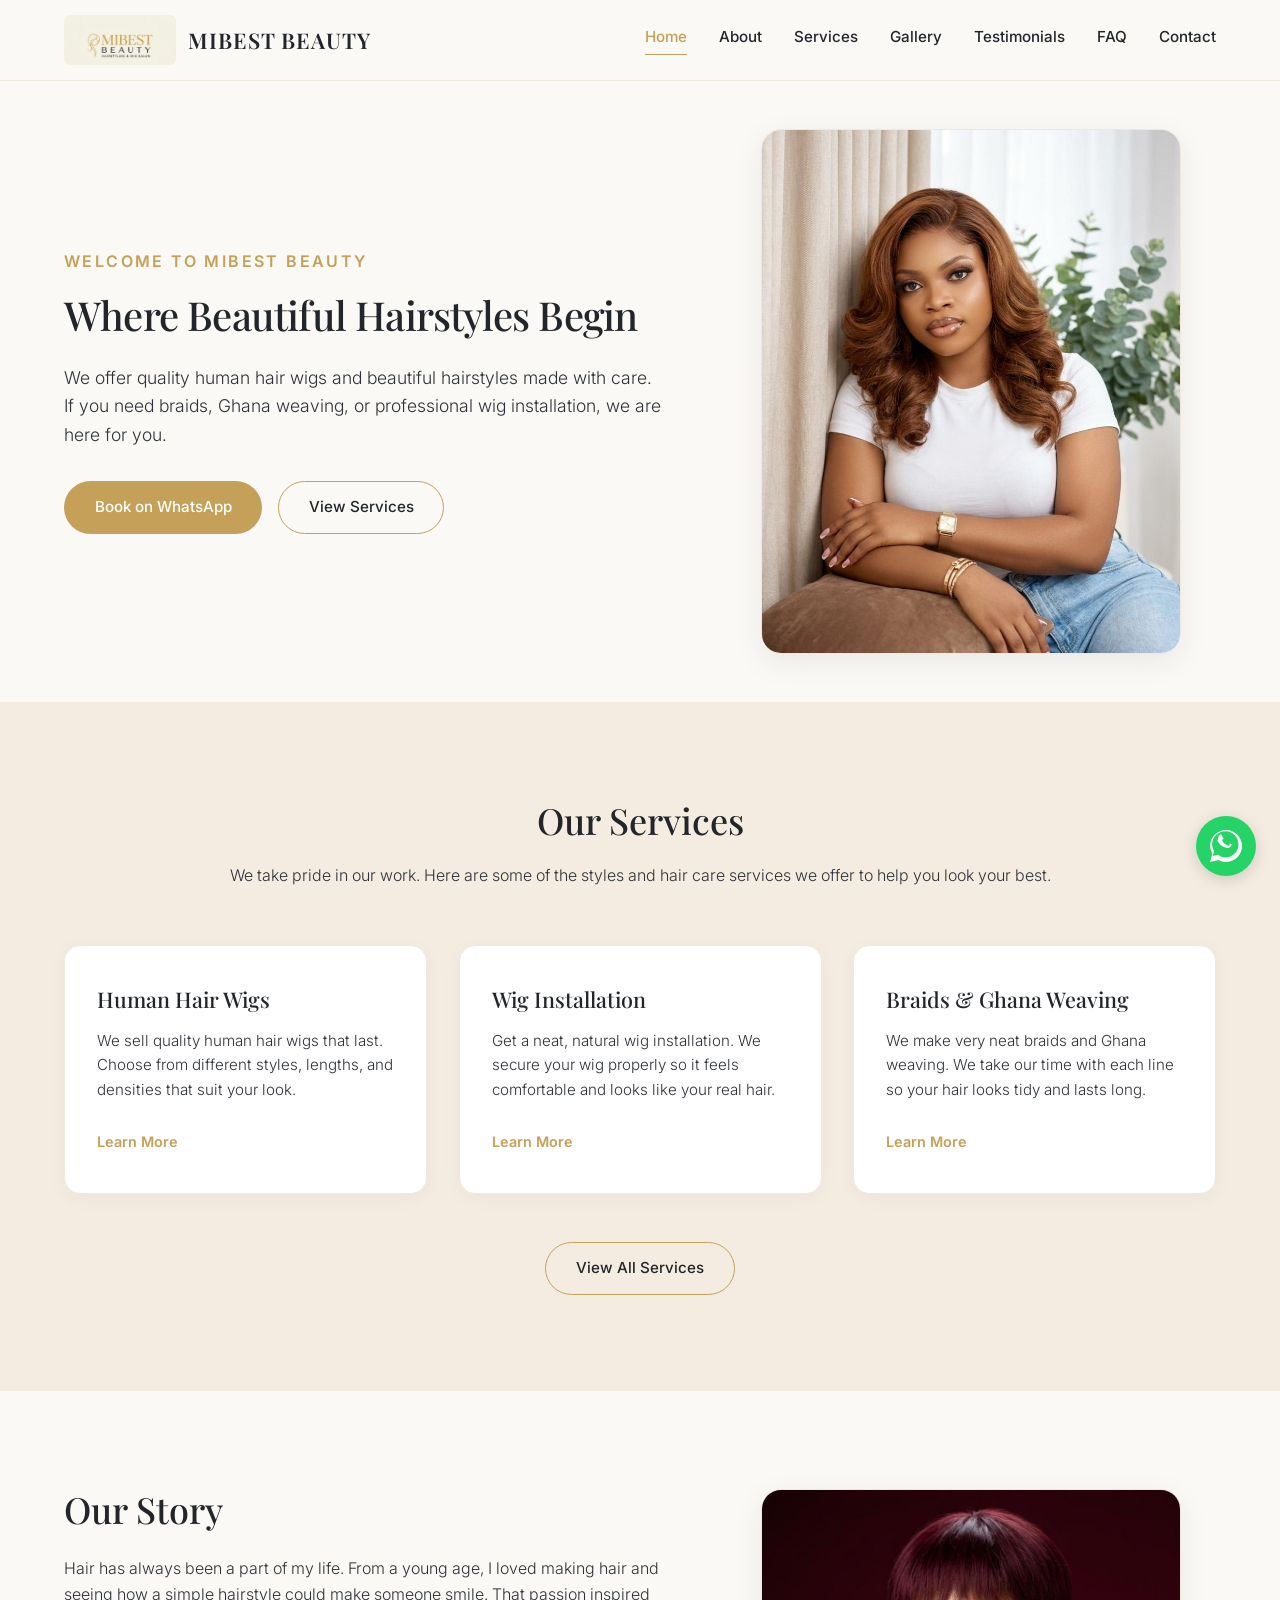
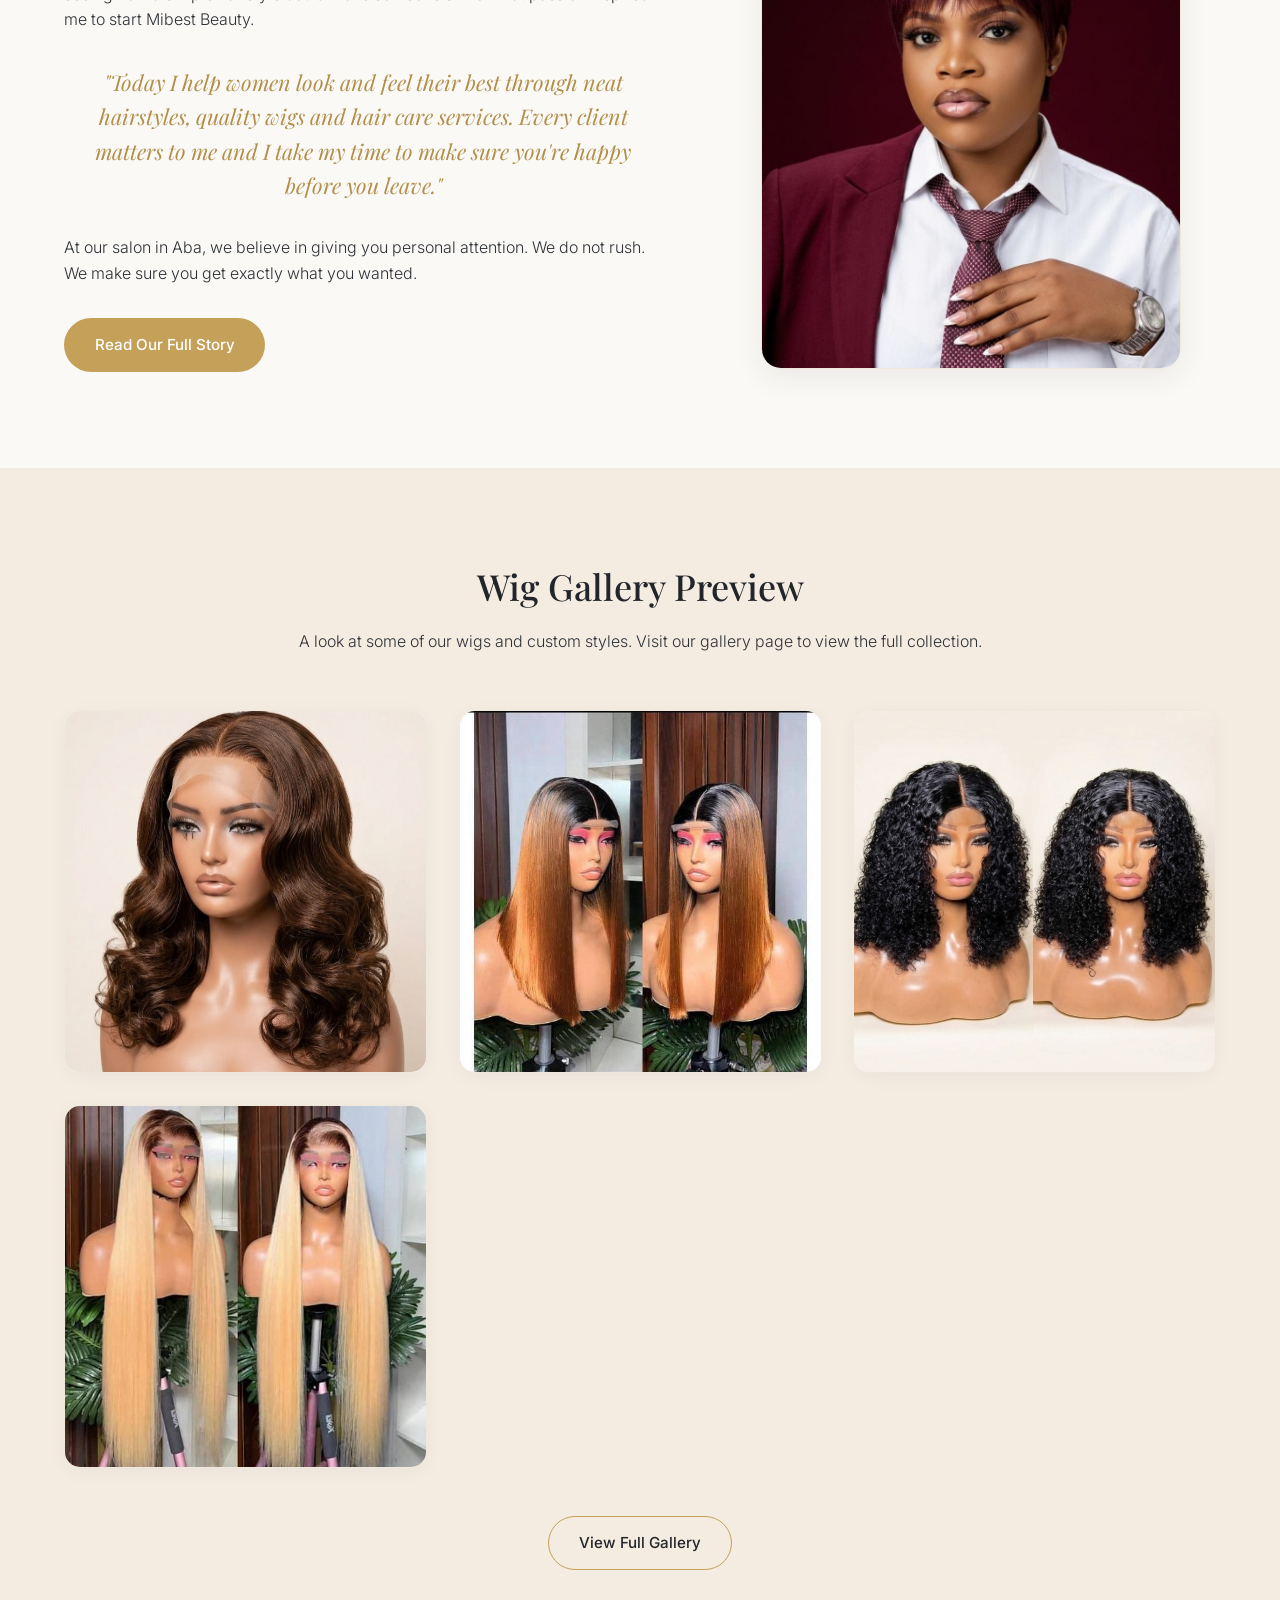
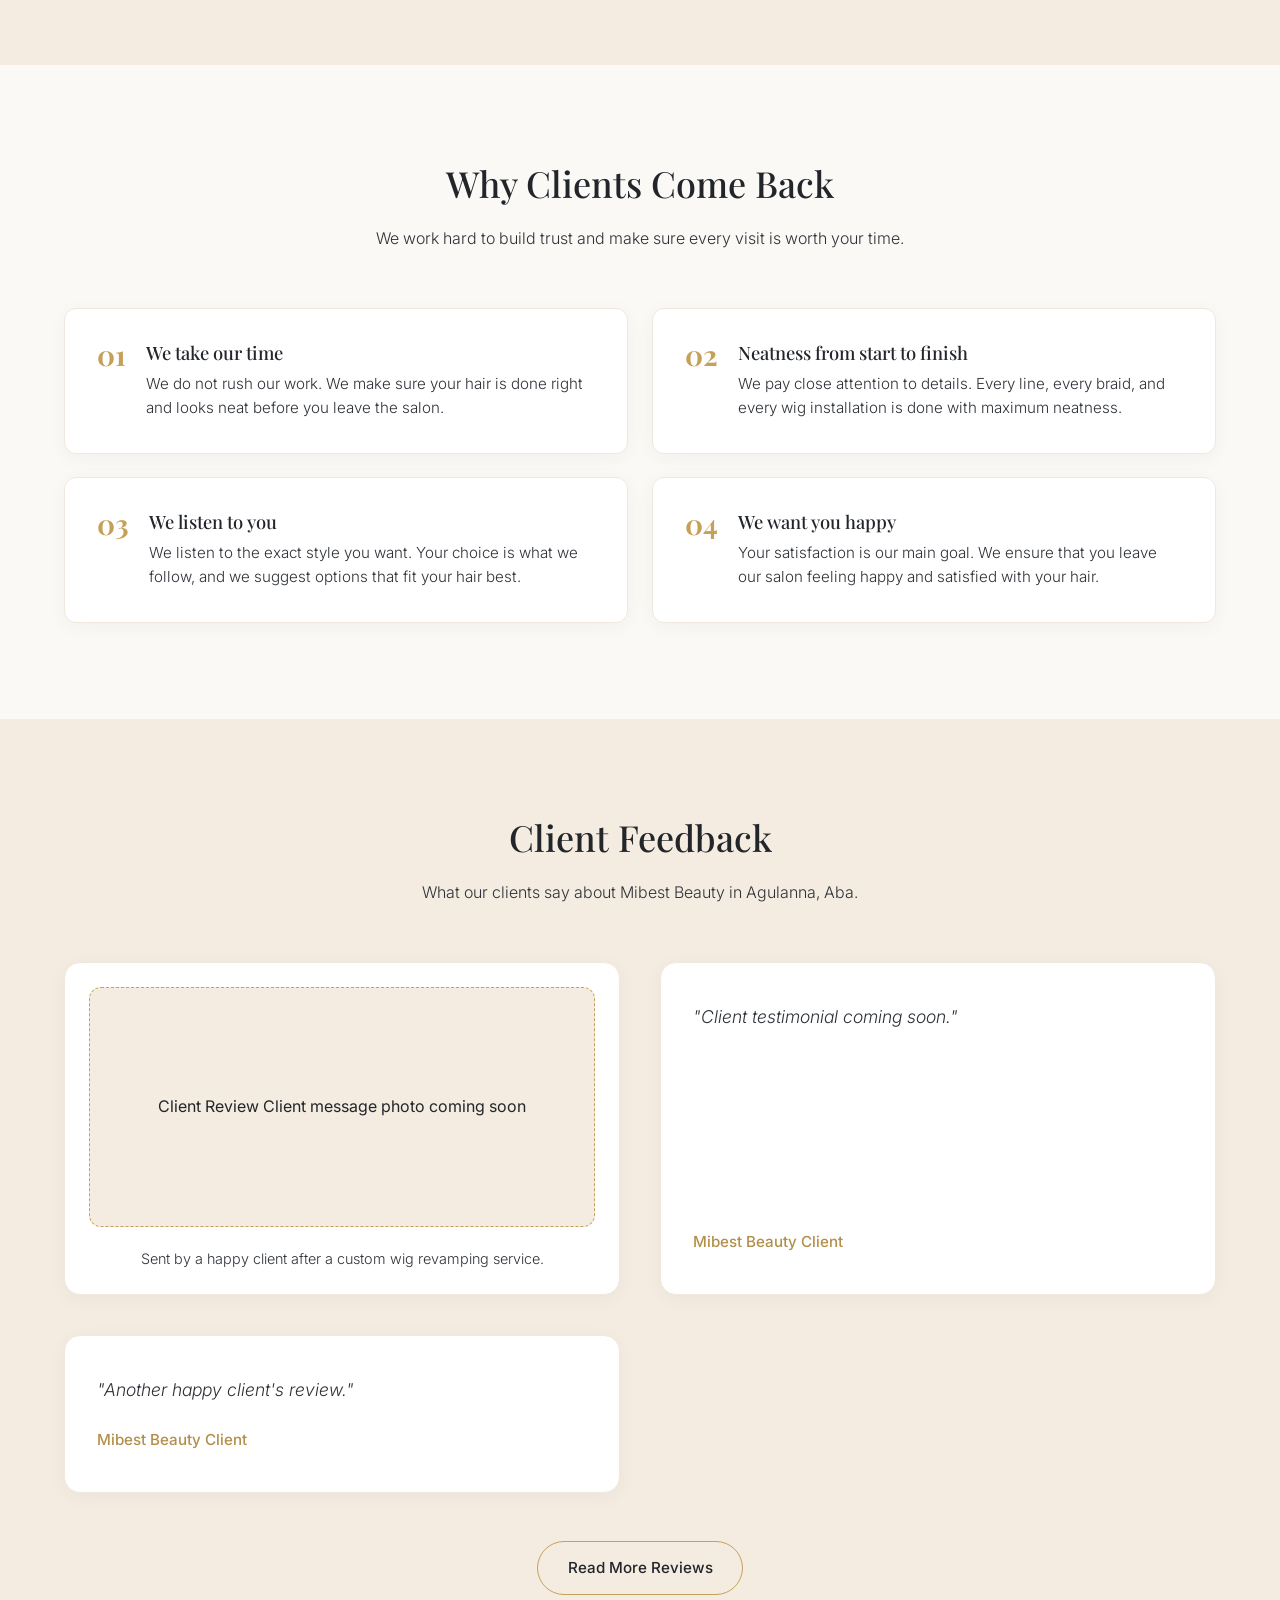
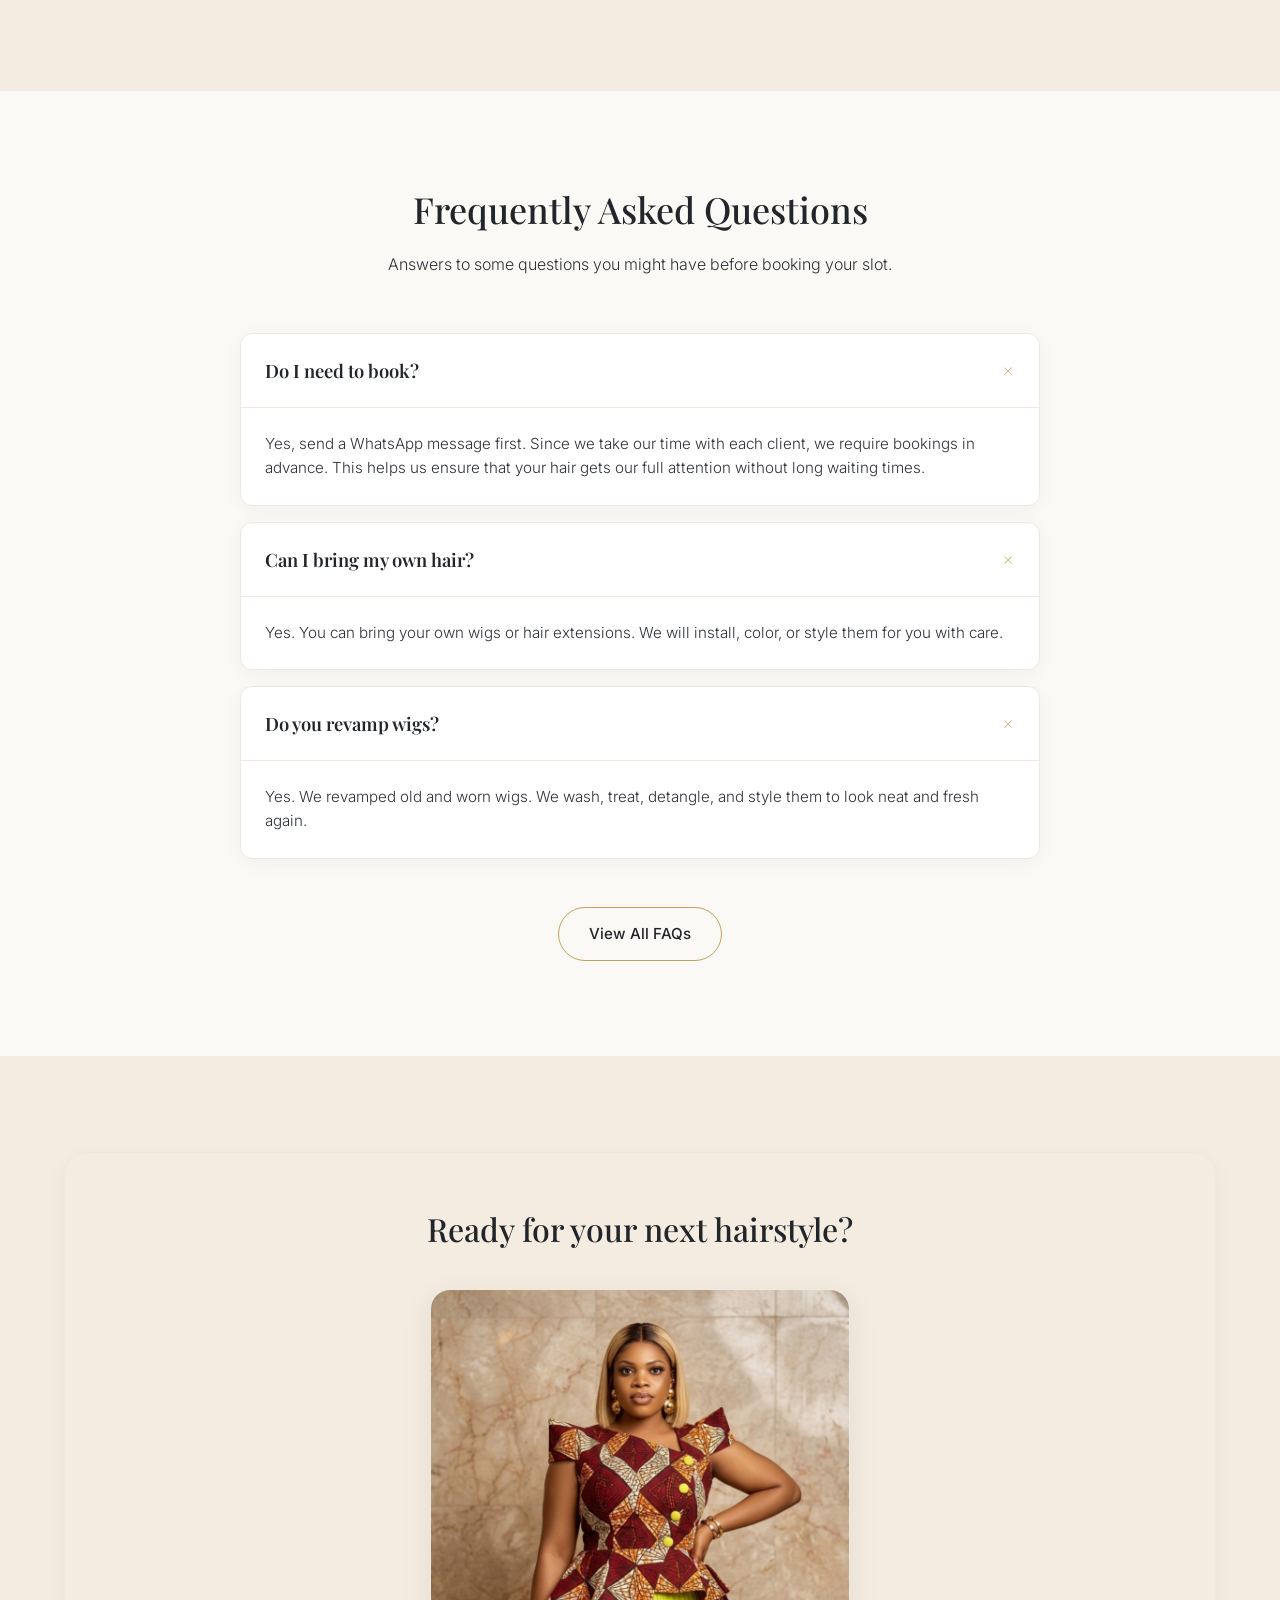
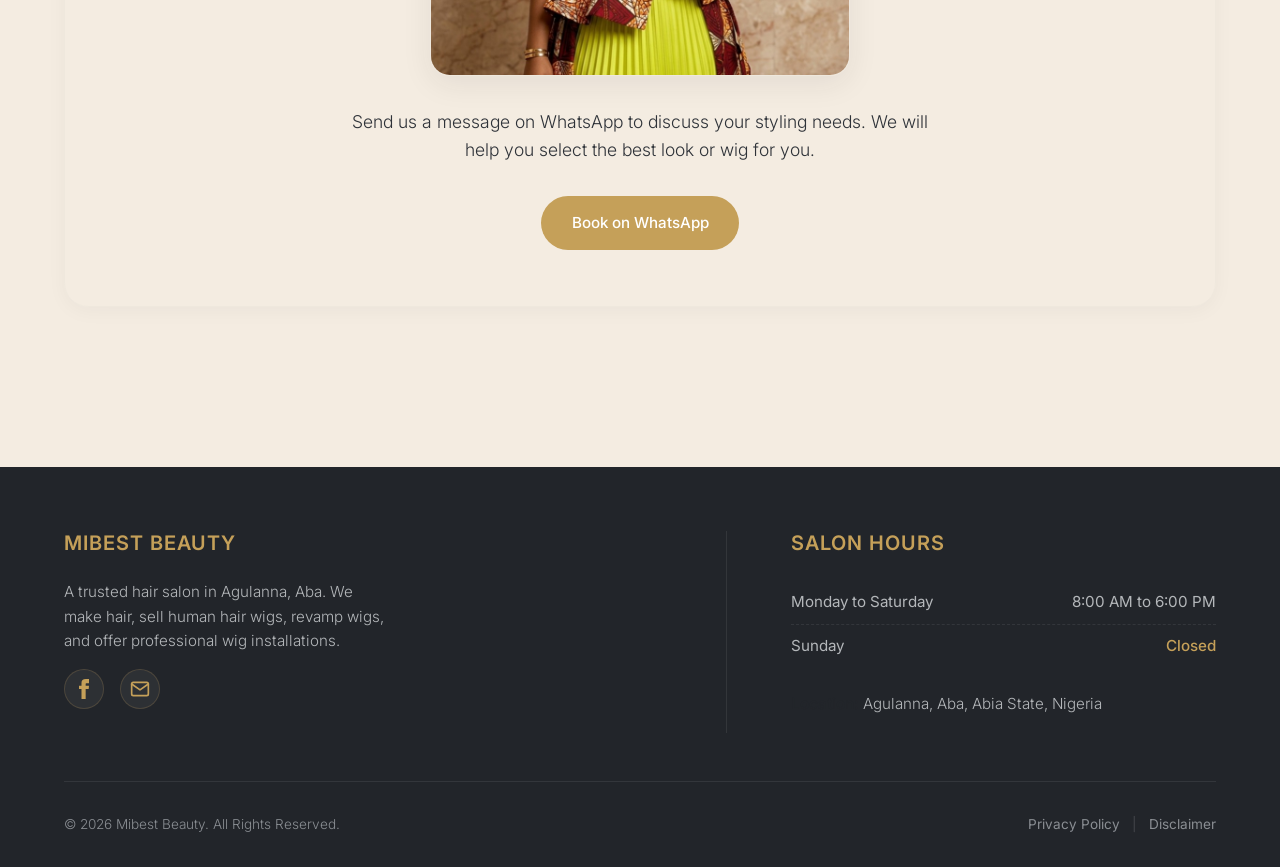
==== index.html @ 9aa1af3a "Configure canonical URL tags and include standard robots.txt and XML sitemap files" ====
<!DOCTYPE html>
<html lang="en">
<head>
  <meta charset="UTF-8">
  <meta name="viewport" content="width=device-width, initial-scale=1.0">
  <title>Mibest Beauty | Hair Salon and Wig Installation in Aba</title>
  <meta name="description" content="Welcome to Mibest Beauty in Agulanna, Aba. We offer neat braids, Ghana weaving, wig installation, wig revamping, and quality human hair wigs. Book your appointment on WhatsApp.">
  <link rel="canonical" href="https://mibestbeauty.com.ng/">
  
  <!-- Favicon -->
  <!-- Favicon Configuration -->
  <link rel="shortcut icon" href="favicon.ico" type="image/x-icon">
  <link rel="icon" type="image/png" sizes="16x16" href="assets/images/favicon-16x16.png">
  <link rel="icon" type="image/png" sizes="32x32" href="assets/images/favicon-32x32.png">
  <link rel="apple-touch-icon" sizes="180x180" href="assets/images/apple-touch-icon.png">

  <!-- Open Graph / Facebook -->
  <meta property="og:type" content="website">
  <meta property="og:url" content="https://mibestbeauty.com.ng/">
  <meta property="og:title" content="Mibest Beauty | Hair Salon and Wig Installation in Aba">
  <meta property="og:description" content="Welcome to Mibest Beauty in Agulanna, Aba. We offer neat braids, Ghana weaving, wig installation, wig revamping, and quality human hair wigs. Book your appointment on WhatsApp.">
  <meta property="og:image" content="https://mibestbeauty.com.ng/assets/images/og-image.png">

  <!-- Twitter -->
  <meta property="twitter:card" content="summary_large_image">
  <meta property="twitter:url" content="https://mibestbeauty.com.ng/">
  <meta property="twitter:title" content="Mibest Beauty | Hair Salon and Wig Installation in Aba">
  <meta property="twitter:description" content="Welcome to Mibest Beauty in Agulanna, Aba. We offer neat braids, Ghana weaving, wig installation, wig revamping, and quality human hair wigs. Book your appointment on WhatsApp.">
  <meta property="twitter:image" content="https://mibestbeauty.com.ng/assets/images/og-image.png">
  
  <!-- CSS Stylesheet -->
  <link rel="stylesheet" href="css/styles.css">
  
  <!-- Local Business Schema Markup (JSON-LD) -->
  <script type="application/ld+json">
  {
    "@context": "https://schema.org",
    "@type": "BeautySalon",
    "name": "Mibest Beauty",
    "image": [
      "https://mibestbeauty.com.ng/assets/images/hero-portrait.jpg",
      "https://mibestbeauty.com.ng/assets/images/logo.jpg"
    ],
    "url": "https://mibestbeauty.com.ng",
    "telephone": "+2348168475163",
    "priceRange": "$$",
    "address": {
      "@type": "PostalAddress",
      "streetAddress": "Agulanna",
      "addressLocality": "Aba",
      "addressRegion": "Abia State",
      "addressCountry": "NG"
    },
    "openingHoursSpecification": {
      "@type": "OpeningHoursSpecification",
      "dayOfWeek": [
        "Monday",
        "Tuesday",
        "Wednesday",
        "Thursday",
        "Friday",
        "Saturday"
      ],
      "opens": "08:00",
      "closes": "18:00"
    },
    "sameAs": [
      "https://www.facebook.com/share/1BmTVVYEfg/"
    ]
  }
  </script>
</head>
<body>

  <!-- Navigation Header -->
  <header class="header-nav" id="mainHeader">
    <div class="nav-container">
      <a href="index.html" class="logo-link">
        <img src="assets/images/logo.jpg" alt="Mibest Beauty logo for hair salon and wig shop in Agulanna Aba" class="logo-img">
        <span class="logo-text">Mibest Beauty</span>
      </a>
      
      <button class="menu-toggle" id="menuToggle" aria-label="Toggle navigation menu" aria-expanded="false">
        <span></span>
        <span></span>
        <span></span>
      </button>
      
      <nav class="nav-menu" id="navMenu">
        <a href="index.html" class="nav-item active">Home</a>
        <a href="about.html" class="nav-item">About</a>
        <a href="services.html" class="nav-item">Services</a>
        <a href="gallery.html" class="nav-item">Gallery</a>
        <a href="testimonials.html" class="nav-item">Testimonials</a>
        <a href="faq.html" class="nav-item">FAQ</a>
        <a href="contact.html" class="nav-item">Contact</a>
      </nav>
    </div>
  </header>

  <main>
    <!-- Hero Section -->
    <section class="hero" id="heroSection">
      <div class="container">
        <div class="hero-grid">
          <div class="hero-content">
            <p class="hero-subtitle">Welcome to Mibest Beauty</p>
            <h1 class="hero-title">Where Beautiful Hairstyles Begin</h1>
            
            <!-- Mobile founder photo: placed immediately after headline -->
            <div class="hero-image-mobile">
              <img src="assets/images/hero-portrait.jpg" alt="A woman with beautiful wavy copper brown human hair curls styled at Mibest Beauty, a top hair salon in Aba" class="hero-portrait">
            </div>
            
            <p class="hero-desc">We offer quality human hair wigs and beautiful hairstyles made with care. If you need braids, Ghana weaving, or professional wig installation, we are here for you.</p>
            <div class="hero-actions">
              <a href="https://wa.me/2348168475163" class="btn btn-primary" target="_blank" rel="noopener noreferrer">Book on WhatsApp</a>
              <a href="services.html" class="btn btn-secondary">View Services</a>
            </div>
          </div>
          
          <!-- Desktop founder photo: sits on the right side on desktop -->
          <div class="hero-image-container reveal-image">
            <img src="assets/images/hero-portrait.jpg" alt="A woman with beautiful wavy copper brown human hair curls styled at Mibest Beauty, a top hair salon in Aba" class="hero-portrait">
          </div>
        </div>
      </div>
    </section>

    <!-- Services Preview Section -->
    <section class="section section-bg-alt" id="servicesPreview">
      <div class="container">
        <div class="section-header text-center reveal">
          <h2>Our Services</h2>
          <p>We take pride in our work. Here are some of the styles and hair care services we offer to help you look your best.</p>
        </div>
        
        <div class="services-grid">
          <!-- Service 1 -->
          <div class="service-card reveal-card">
            <div>
              <h3 class="service-title">Human Hair Wigs</h3>
              <p class="service-desc">We sell quality human hair wigs that last. Choose from different styles, lengths, and densities that suit your look.</p>
            </div>
            <a href="services.html" class="service-cta">Learn More</a>
          </div>

          <!-- Service 2 -->
          <div class="service-card reveal-card">
            <div>
              <h3 class="service-title">Wig Installation</h3>
              <p class="service-desc">Get a neat, natural wig installation. We secure your wig properly so it feels comfortable and looks like your real hair.</p>
            </div>
            <a href="services.html" class="service-cta">Learn More</a>
          </div>

          <!-- Service 3 -->
          <div class="service-card reveal-card">
            <div>
              <h3 class="service-title">Braids & Ghana Weaving</h3>
              <p class="service-desc">We make very neat braids and Ghana weaving. We take our time with each line so your hair looks tidy and lasts long.</p>
            </div>
            <a href="services.html" class="service-cta">Learn More</a>
          </div>
        </div>
        
        <div class="text-center" style="margin-top: 3rem;">
          <a href="services.html" class="btn btn-secondary">View All Services</a>
        </div>
      </div>
    </section>

    <!-- About Preview Section -->
    <section class="section" id="aboutPreview">
      <div class="container">
        <div class="about-grid">
          <div class="about-content reveal">
            <h2>Our Story</h2>
            <p>Hair has always been a part of my life. From a young age, I loved making hair and seeing how a simple hairstyle could make someone smile. That passion inspired me to start Mibest Beauty.</p>
            
            <!-- Mobile-only founder photo -->
            <div class="about-image-mobile-story">
              <img src="assets/images/about-portrait.jpg" alt="A portrait of a woman with a chic short maroon pixie cut wig styled at Mibest Beauty in Aba" class="about-portrait">
            </div>
            
            <p class="about-quote">"Today I help women look and feel their best through neat hairstyles, quality wigs and hair care services. Every client matters to me and I take my time to make sure you're happy before you leave."</p>
            <p>At our salon in Aba, we believe in giving you personal attention. We do not rush. We make sure you get exactly what you wanted.</p>
            <div style="margin-top: 2rem;">
              <a href="about.html" class="btn btn-primary">Read Our Full Story</a>
            </div>
          </div>
          <div class="about-image-container reveal-image">
            <img src="assets/images/about-portrait.jpg" alt="A portrait of a woman with a chic short maroon pixie cut wig styled at Mibest Beauty in Aba" class="about-portrait">
          </div>
        </div>
      </div>
    </section>

    <!-- Gallery Preview Section -->
    <section class="section section-bg-alt" id="galleryPreview">
      <div class="container">
        <div class="section-header text-center reveal">
          <h2>Wig Gallery Preview</h2>
          <p>A look at some of our wigs and custom styles. Visit our gallery page to view the full collection.</p>
        </div>
        
        <div class="gallery-grid" style="margin-bottom: 3rem;">
          <!-- Preview Item 1 -->
          <div class="gallery-card reveal-card">
            <div class="gallery-image-wrapper">
              <img src="assets/images/gallery/wig-1.jpg" alt="Wig product photo" class="gallery-img" onerror="this.style.opacity='0'">
            </div>
          </div>

          <!-- Preview Item 2 -->
          <div class="gallery-card reveal-card">
            <div class="gallery-image-wrapper">
              <img src="assets/images/gallery/wig-2.jpg" alt="Wig product photo" class="gallery-img" onerror="this.style.opacity='0'">
            </div>
          </div>

          <!-- Preview Item 3 -->
          <div class="gallery-card reveal-card">
            <div class="gallery-image-wrapper">
              <img src="assets/images/gallery/wig-3.jpg" alt="Wig product photo" class="gallery-img" onerror="this.style.opacity='0'">
            </div>
          </div>

          <!-- Preview Item 4 -->
          <div class="gallery-card reveal-card">
            <div class="gallery-image-wrapper">
              <img src="assets/images/gallery/wig-4.jpg" alt="Wig product photo" class="gallery-img" onerror="this.style.opacity='0'">
            </div>
          </div>
        </div>
        
        <div class="text-center reveal">
          <a href="gallery.html" class="btn btn-secondary">View Full Gallery</a>
        </div>
      </div>
    </section>

    <!-- Why Clients Come Back Section -->
    <section class="section" id="whyUs">
      <div class="container">
        <div class="section-header text-center reveal">
          <h2>Why Clients Come Back</h2>
          <p>We work hard to build trust and make sure every visit is worth your time.</p>
        </div>
        
        <div class="why-grid">
          <!-- Card 1 -->
          <div class="why-card reveal-card">
            <span class="why-number">01</span>
            <div>
              <h3 class="why-card-title">We take our time</h3>
              <p class="why-card-text">We do not rush our work. We make sure your hair is done right and looks neat before you leave the salon.</p>
            </div>
          </div>

          <!-- Card 2 -->
          <div class="why-card reveal-card">
            <span class="why-number">02</span>
            <div>
              <h3 class="why-card-title">Neatness from start to finish</h3>
              <p class="why-card-text">We pay close attention to details. Every line, every braid, and every wig installation is done with maximum neatness.</p>
            </div>
          </div>

          <!-- Card 3 -->
          <div class="why-card reveal-card">
            <span class="why-number">03</span>
            <div>
              <h3 class="why-card-title">We listen to you</h3>
              <p class="why-card-text">We listen to the exact style you want. Your choice is what we follow, and we suggest options that fit your hair best.</p>
            </div>
          </div>

          <!-- Card 4 -->
          <div class="why-card reveal-card">
            <span class="why-number">04</span>
            <div>
              <h3 class="why-card-title">We want you happy</h3>
              <p class="why-card-text">Your satisfaction is our main goal. We ensure that you leave our salon feeling happy and satisfied with your hair.</p>
            </div>
          </div>
        </div>
      </div>
    </section>

    <!-- Testimonials Preview Section -->
    <section class="section section-bg-alt" id="testimonialsPreview">
      <div class="container">
        <div class="section-header text-center reveal">
          <h2>Client Feedback</h2>
          <p>What our clients say about Mibest Beauty in Agulanna, Aba.</p>
        </div>
        
        <div class="testimonials-grid" style="margin-bottom: 3rem;">
          <!-- Screenshot Card -->
          <div class="testimonial-screenshot-card reveal-card">
            <div class="testimonial-screenshot-container">
              <img src="assets/images/testimonials/screenshot-1.jpg" alt="Client screenshot review" class="gallery-img" style="display: none;" onerror="this.style.display='none'">
              <div class="testimonial-screenshot-img-placeholder">
                <span class="screenshot-title">Client Review</span>
                <span class="screenshot-desc">Client message photo coming soon</span>
              </div>
            </div>
            <p style="margin: 0; font-size: 0.9rem; color: var(--color-charcoal-light);">Sent by a happy client after a custom wig revamping service.</p>
          </div>

          <!-- Text Card 1 -->
          <div class="testimonial-text-card reveal-card">
            <p class="testimonial-quote">"Client testimonial coming soon."</p>
            <span class="testimonial-client">Mibest Beauty Client</span>
          </div>

          <!-- Text Card 2 -->
          <div class="testimonial-text-card reveal-card">
            <p class="testimonial-quote">"Another happy client's review."</p>
            <span class="testimonial-client">Mibest Beauty Client</span>
          </div>
        </div>
        
        <div class="text-center reveal">
          <a href="testimonials.html" class="btn btn-secondary">Read More Reviews</a>
        </div>
      </div>
    </section>

    <!-- FAQ Preview Section -->
    <section class="section" id="faqPreview">
      <div class="container">
        <div class="section-header text-center reveal">
          <h2>Frequently Asked Questions</h2>
          <p>Answers to some questions you might have before booking your slot.</p>
        </div>
        
        <div class="faq-list" style="max-width: 800px; margin: 0 auto 3rem;">
          <!-- FAQ 1 -->
          <div class="faq-item reveal-card">
            <button class="faq-question">
              <span>Do I need to book?</span>
              <span class="faq-icon">+</span>
            </button>
            <div class="faq-answer">
              <p>Yes, send a WhatsApp message first. Since we take our time with each client, we require bookings in advance. This helps us ensure that your hair gets our full attention without long waiting times.</p>
            </div>
          </div>

          <!-- FAQ 2 -->
          <div class="faq-item reveal-card">
            <button class="faq-question">
              <span>Can I bring my own hair?</span>
              <span class="faq-icon">+</span>
            </button>
            <div class="faq-answer">
              <p>Yes. You can bring your own wigs or hair extensions. We will install, color, or style them for you with care.</p>
            </div>
          </div>

          <!-- FAQ 3 -->
          <div class="faq-item reveal-card">
            <button class="faq-question">
              <span>Do you revamp wigs?</span>
              <span class="faq-icon">+</span>
            </button>
            <div class="faq-answer">
              <p>Yes. We revamped old and worn wigs. We wash, treat, detangle, and style them to look neat and fresh again.</p>
            </div>
          </div>
        </div>
        
        <div class="text-center reveal">
          <a href="faq.html" class="btn btn-secondary">View All FAQs</a>
        </div>
      </div>
    </section>

    <!-- Promo Banner Block -->
    <section class="section section-bg-alt" id="bookingPromo">
      <div class="container">
        <div class="promo-block reveal">
          <h2 class="promo-title">Ready for your next hairstyle?</h2>
          
          <div class="promo-image-container">
            <img src="assets/images/promo-portrait.jpg" alt="A woman with chic blonde bob styled at Mibest Beauty" class="promo-portrait-img">
          </div>
          
          <p class="promo-text">Send us a message on WhatsApp to discuss your styling needs. We will help you select the best look or wig for you.</p>
          <a href="https://wa.me/2348168475163" class="btn btn-primary" target="_blank" rel="noopener noreferrer">Book on WhatsApp</a>
        </div>
      </div>
    </section>
  </main>

  <!-- Site Footer -->
  <footer class="site-footer">
    <div class="container">
      <div class="footer-grid">
        <div class="footer-col footer-about">
          <h3>Mibest Beauty</h3>
          <p>A trusted hair salon in Agulanna, Aba. We make hair, sell human hair wigs, revamp wigs, and offer professional wig installations.</p>
          <div class="footer-socials">
            <a href="https://www.facebook.com/share/1BmTVVYEfg/" class="social-icon" target="_blank" rel="noopener noreferrer" aria-label="Follow us on Facebook">
              <svg width="20" height="20" viewBox="0 0 24 24" fill="currentColor">
                <path d="M9 8h-3v4h3v12h5v-12h3.642l.358-4h-4v-1.667c0-.955.192-1.333 1.115-1.333h2.885v-5h-3.808c-3.596 0-5.192 1.583-5.192 4.615v3.385z"/>
              </svg>
            </a>
            <a href="mailto:igwem522@gmail.com" class="social-icon" aria-label="Email Mibest Beauty">
              <svg width="20" height="20" viewBox="0 0 24 24" fill="none" stroke="currentColor" stroke-width="2" stroke-linecap="round" stroke-linejoin="round">
                <path d="M4 4h16c1.1 0 2 .9 2 2v12c0 1.1-.9 2-2 2H4c-1.1 0-2-.9-2-2V6c0-1.1.9-2 2-2z"></path>
                <polyline points="22,6 12,13 2,6"></polyline>
              </svg>
            </a>
          </div>
        </div>
        
        <div class="footer-col footer-hours">
          <h3>Salon Hours</h3>
          <ul class="footer-hours-list">
            <li class="footer-hours-item">
              <span class="hours-day">Monday to Saturday</span>
              <span class="hours-time">8:00 AM to 6:00 PM</span>
            </li>
            <li class="footer-hours-item">
              <span class="hours-day">Sunday</span>
              <span class="hours-status">Closed</span>
            </li>
          </ul>
          <p class="footer-location"><strong>Location:</strong> Agulanna, Aba, Abia State, Nigeria</p>
        </div>
      </div>
      
      <div class="footer-bottom">
        <p class="footer-copyright">&copy; 2026 Mibest Beauty. All Rights Reserved.</p>
        <div class="footer-policy-links">
          <a href="privacy.html" class="footer-policy-link">Privacy Policy</a>
          <span class="footer-policy-separator">|</span>
          <a href="disclaimer.html" class="footer-policy-link">Disclaimer</a>
        </div>
      </div>
    </div>
  </footer>

  <!-- Floating WhatsApp Button -->
  <a href="https://wa.me/2348168475163" class="whatsapp-float" target="_blank" rel="noopener noreferrer" aria-label="Book appointment on WhatsApp">
    <svg class="whatsapp-icon-svg" viewBox="0 0 24 24">
      <path d="M.057 24l1.687-6.163c-1.041-1.804-1.588-3.849-1.587-5.946C.06 5.348 5.397.01 12.008.01c3.202.001 6.212 1.246 8.477 3.514 2.266 2.268 3.507 5.28 3.505 8.484-.004 6.657-5.34 11.997-11.953 11.997-2.005-.001-3.973-.502-5.724-1.455L0 24zm6.59-4.846c1.6.95 3.188 1.449 4.825 1.451 5.436 0 9.86-4.37 9.864-9.799.002-2.63-1.023-5.101-2.885-6.965C16.59 1.977 14.113.953 11.487.953c-5.456 0-9.88 4.373-9.884 9.802-.001 1.814.497 3.527 1.44 5.042l-1.01 3.693 3.795-.98c1.528.84 3.09 1.282 4.819 1.282zm10.963-7.877c-.3-.15-1.774-.875-2.05-.975-.275-.1-.475-.15-.675.15-.2.3-.775.975-.95 1.175-.175.2-.35.225-.65.075-.3-.15-1.265-.467-2.41-1.485-.89-.795-1.49-1.77-1.665-2.07-.175-.3-.019-.462.13-.611.135-.135.3-.35.45-.525.15-.175.2-.3.3-.5s.05-.375-.025-.525C9.53 5.9 8.93 4.425 8.68 3.825c-.244-.589-.49-.51-.675-.52-.175-.01-.375-.01-.575-.01-.2 0-.525.075-.8 1.05-.275 1.05-1.05 3.425-1.05 3.675 0 .25.175.5.35.75.175.25 1.775 2.7 4.3 3.8 2.1 1.15 2.625.925 3.575.825.95-.1 1.775-.725 2.025-1.4.25-.675.25-1.25.175-1.4-.075-.15-.275-.25-.575-.4z"/>
    </svg>
  </a>

  <!-- Back to Top Button -->
  <button id="backToTop" class="back-to-top" aria-label="Back to Top">
    <svg viewBox="0 0 24 24" width="20" height="20" fill="none" stroke="currentColor" stroke-width="2" stroke-linecap="round" stroke-linejoin="round">
      <line x1="12" y1="19" x2="12" y2="5"></line>
      <polyline points="5 12 12 5 19 12"></polyline>
    </svg>
  </button>

  <!-- JS Scripts -->
  <script src="js/main.js"></script>
</body>
</html>
---- css/styles.css ----
/* 
   Mibest Beauty Salon & Wig Website
   Custom CSS Styling - Mobile First
*/

/* Google Fonts Import */
@import url('https://fonts.googleapis.com/css2?family=Inter:wght@300;400;500;600;700&family=Playfair+Display:ital,wght@0,400;0,500;0,600;0,700;1,400&display=swap');

/* CSS Variables */
:root {
  --bg-warm-white: #FAF9F6;
  --color-charcoal: #22252A;
  --color-charcoal-light: #2E3238;
  --color-beige: #F4ECE1;
  --color-beige-dark: #E6D8C4;
  --color-gold: #C5A059;
  --color-gold-hover: #B28F4B;
  --color-gold-light: #F4EFE6;
  --border-color: #EFE8DD;
  --white: #FFFFFF;
  
  --font-serif: 'Playfair Display', Georgia, serif;
  --font-sans: 'Inter', system-ui, -apple-system, sans-serif;
  
  --transition-smooth: all 0.3s cubic-bezier(0.25, 0.8, 0.25, 1);
  --shadow-subtle: 0 4px 20px rgba(34, 37, 42, 0.04);
  --shadow-medium: 0 8px 30px rgba(34, 37, 42, 0.08);
}

/* Reset Styles */
*, *::before, *::after {
  box-sizing: border-box;
  margin: 0;
  padding: 0;
}

html {
  scroll-behavior: smooth;
  font-size: 16px;
  -webkit-text-size-adjust: 100%;
}

body {
  font-family: var(--font-sans);
  background-color: var(--bg-warm-white);
  color: var(--color-charcoal);
  line-height: 1.6;
  overflow-x: hidden;
  font-weight: 400;
}

/* Typography */
h1, h2, h3, h4 {
  font-family: var(--font-serif);
  font-weight: 500;
  line-height: 1.25;
  margin-bottom: 1rem;
}

h1 {
  font-size: 2.25rem;
  letter-spacing: -0.02em;
}

h2 {
  font-size: 1.85rem;
  position: relative;
  padding-bottom: 0.5rem;
}

h3 {
  font-size: 1.4rem;
}

p {
  margin-bottom: 1rem;
  color: var(--color-charcoal-light);
  font-weight: 300;
}

strong {
  font-weight: 600;
  color: var(--color-charcoal);
}

a {
  color: inherit;
  text-decoration: none;
  transition: var(--transition-smooth);
}

/* Utility Layouts */
.container {
  width: 100%;
  max-width: 1200px;
  margin: 0 auto;
  padding: 0 1.5rem;
}

.section {
  padding: 5.25rem 0;
}

.section-bg-alt {
  background-color: var(--color-beige);
}

.text-center {
  text-align: center;
}

.btn {
  display: inline-flex;
  align-items: center;
  justify-content: center;
  padding: 0.85rem 1.85rem;
  font-size: 0.95rem;
  font-weight: 500;
  border-radius: 50px;
  border: 1px solid transparent;
  cursor: pointer;
  transition: var(--transition-smooth);
}

.btn-primary {
  background-color: var(--color-gold);
  color: var(--white);
}

.btn-primary:hover {
  background-color: var(--color-gold-hover);
  transform: translateY(-2px) scale(1.03);
  box-shadow: 0 6px 20px rgba(197, 160, 89, 0.35);
}

.btn-secondary {
  background-color: transparent;
  color: var(--color-charcoal);
  border-color: var(--color-gold);
}

.btn-secondary:hover {
  background-color: var(--color-gold-light);
  transform: translateY(-2px) scale(1.03);
  border-color: var(--color-gold-hover);
  box-shadow: 0 6px 20px rgba(197, 160, 89, 0.1);
}

/* Navigation Header */
.header-nav {
  position: sticky;
  top: 0;
  background-color: rgba(250, 249, 246, 0.95);
  backdrop-filter: blur(10px);
  z-index: 1000;
  border-bottom: 1px solid var(--border-color);
  transition: var(--transition-smooth);
}

.nav-container {
  display: flex;
  justify-content: space-between;
  align-items: center;
  height: 80px;
  padding: 0 1.5rem;
  max-width: 1200px;
  margin: 0 auto;
}

.logo-link {
  display: flex;
  align-items: center;
  gap: 0.75rem;
}

.logo-img {
  height: 50px;
  width: auto;
  object-fit: contain;
  border-radius: 6px;
}

.logo-text {
  font-family: var(--font-serif);
  font-size: 1.35rem;
  font-weight: 600;
  color: var(--color-charcoal);
  letter-spacing: 0.05em;
  text-transform: uppercase;
}

.nav-menu {
  display: none; /* Hidden on mobile by default */
}

/* Mobile Nav Toggle */
.menu-toggle {
  display: flex;
  flex-direction: column;
  justify-content: space-between;
  width: 26px;
  height: 18px;
  background: transparent;
  border: none;
  cursor: pointer;
  z-index: 1010;
}

.menu-toggle span {
  display: block;
  width: 100%;
  height: 2px;
  background-color: var(--color-charcoal);
  border-radius: 2px;
  transition: var(--transition-smooth);
}

/* Mobile Menu Active State */
.nav-menu.active {
  display: flex;
  flex-direction: column;
  position: fixed;
  top: 80px;
  left: 0;
  right: 0;
  background-color: var(--bg-warm-white);
  border-bottom: 1px solid var(--border-color);
  padding: 2rem 1.5rem;
  gap: 1.5rem;
  box-shadow: var(--shadow-medium);
  z-index: 999;
}

.nav-item {
  font-size: 1.1rem;
  font-weight: 500;
  padding-bottom: 0.5rem;
  border-bottom: 1px solid transparent;
  width: fit-content;
}

.nav-item:hover, .nav-item.active {
  color: var(--color-gold);
  border-bottom-color: var(--color-gold);
}

/* Hero Section */
.hero {
  position: relative;
  padding: 3rem 0;
  overflow: hidden;
}

.hero-grid {
  display: grid;
  grid-template-columns: 1fr;
  gap: 2.5rem;
  align-items: center;
}

.hero-content {
  text-align: center;
}

.hero-subtitle {
  font-size: 1rem;
  text-transform: uppercase;
  letter-spacing: 0.15em;
  color: var(--color-gold);
  margin-bottom: 1rem;
  font-weight: 600;
}

.hero-title {
  font-size: 2.5rem;
  margin-bottom: 1.5rem;
  color: var(--color-charcoal);
}

.hero-desc {
  font-size: 1.1rem;
  margin-bottom: 2rem;
  color: var(--color-charcoal-light);
}

.hero-actions {
  display: flex;
  flex-direction: column;
  gap: 1rem;
  justify-content: center;
  align-items: center;
}

.hero-image-container {
  display: none; /* hidden on mobile, shown on desktop */
}

.hero-image-mobile {
  display: block;
  margin: 1.5rem auto;
  max-width: 320px;
  width: 100%;
}

.hero-image-mobile .hero-portrait {
  width: 100%;
  height: auto;
  border-radius: 20px;
  object-fit: cover;
  box-shadow: var(--shadow-medium);
  border: 1px solid var(--border-color);
  aspect-ratio: 4 / 5;
}

.hero-portrait {
  width: 100%;
  max-width: 420px;
  height: auto;
  border-radius: 20px;
  object-fit: cover;
  box-shadow: var(--shadow-medium);
  border: 1px solid var(--border-color);
  aspect-ratio: 4 / 5;
}

/* Services Page / Section */
.section-header {
  margin-bottom: 3.5rem;
}

.section-header h2 {
  font-size: 2.25rem;
  margin-bottom: 0.75rem;
}

.services-grid {
  display: grid;
  grid-template-columns: 1fr;
  gap: 2rem;
}

.service-card {
  background-color: var(--white);
  border-radius: 16px;
  padding: 2.5rem 2rem;
  border: 1px solid var(--border-color);
  box-shadow: var(--shadow-subtle);
  transition: var(--transition-smooth);
  display: flex;
  flex-direction: column;
  justify-content: space-between;
}

.service-card:hover {
  transform: translateY(-5px);
  box-shadow: var(--shadow-medium);
  border-color: var(--color-gold);
}

.service-title {
  margin-bottom: 1rem;
  font-size: 1.35rem;
}

.service-desc {
  font-size: 0.95rem;
  margin-bottom: 1.75rem;
}

.service-cta {
  align-self: flex-start;
  font-size: 0.9rem;
  font-weight: 600;
  color: var(--color-gold);
  text-decoration: none;
  transition: color 0.3s ease;
}

.service-cta:hover {
  color: var(--color-gold-hover);
  text-decoration: underline;
}

/* About Preview / Full Section */
.about-grid {
  display: grid;
  grid-template-columns: 1fr;
  gap: 3rem;
  align-items: center;
}

.about-content {
  text-align: left;
}

.about-quote {
  font-family: var(--font-serif);
  font-size: 1.35rem;
  line-height: 1.6;
  color: var(--color-gold-hover);
  margin: 2rem 0;
  font-style: italic;
  text-align: center;
  padding: 0 1rem;
}

.about-image-container {
  display: none; /* hidden on mobile, shown on desktop */
}

.about-image-mobile,
.about-image-mobile-story {
  display: block;
  margin: 1.5rem auto;
  max-width: 320px;
  width: 100%;
}

.about-image-mobile .about-portrait,
.about-image-mobile-story .about-portrait {
  width: 100%;
  height: auto;
  border-radius: 20px;
  object-fit: cover;
  box-shadow: var(--shadow-medium);
  border: 1px solid var(--border-color);
  aspect-ratio: 4 / 5;
}

.about-portrait {
  width: 100%;
  max-width: 420px;
  height: auto;
  border-radius: 20px;
  object-fit: cover;
  box-shadow: var(--shadow-medium);
  border: 1px solid var(--border-color);
  aspect-ratio: 4 / 5;
}

/* Why Clients Come Back Section */
.why-grid {
  display: grid;
  grid-template-columns: 1fr;
  gap: 1.5rem;
}

.why-card {
  background-color: var(--white);
  padding: 2rem;
  border-radius: 12px;
  border: 1px solid var(--border-color);
  box-shadow: var(--shadow-subtle);
  display: flex;
  gap: 1.25rem;
  align-items: flex-start;
}

.why-number {
  font-family: var(--font-serif);
  font-size: 1.75rem;
  font-weight: 700;
  color: var(--color-gold);
  line-height: 1;
}

.why-card-title {
  margin-bottom: 0.5rem;
  font-size: 1.15rem;
}

.why-card-text {
  font-size: 0.95rem;
  margin: 0;
}

/* Gallery Section */
.gallery-grid {
  display: grid;
  grid-template-columns: repeat(2, 1fr); /* 2 columns on mobile */
  gap: 1rem;
}

.gallery-card {
  background-color: var(--white);
  border-radius: 16px;
  overflow: hidden;
  border: 1px solid var(--border-color);
  box-shadow: var(--shadow-subtle);
  transition: var(--transition-smooth);
}

.gallery-card:hover {
  transform: translateY(-5px);
  box-shadow: var(--shadow-medium);
  border-color: var(--color-gold);
}

.gallery-image-wrapper {
  position: relative;
  width: 100%;
  padding-bottom: 100%; /* 1:1 Aspect Ratio */
  overflow: hidden;
  background-color: var(--color-beige);
}

.gallery-img {
  position: absolute;
  top: 0;
  left: 0;
  width: 100%;
  height: 100%;
  object-fit: cover;
  transition: var(--transition-smooth);
}

.gallery-card:hover .gallery-img {
  transform: scale(1.05);
}

.gallery-info {
  padding: 1.5rem;
}

.gallery-title {
  font-size: 1.15rem;
  margin-bottom: 0.5rem;
}

.gallery-desc {
  font-size: 0.9rem;
  margin-bottom: 1rem;
}

/* Testimonials Page */
.testimonials-grid {
  display: grid;
  grid-template-columns: 1fr;
  gap: 2.5rem;
}

.testimonial-screenshot-card {
  background-color: var(--white);
  border-radius: 16px;
  padding: 1.5rem;
  border: 1px solid var(--border-color);
  box-shadow: var(--shadow-subtle);
  text-align: center;
  transition: var(--transition-smooth);
}

.testimonial-screenshot-card:hover {
  transform: translateY(-5px);
  box-shadow: var(--shadow-medium);
  border-color: var(--color-gold);
}

.testimonial-screenshot-container {
  background-color: var(--color-beige);
  border-radius: 12px;
  height: 240px;
  display: flex;
  align-items: center;
  justify-content: center;
  margin-bottom: 1.25rem;
  border: 1px dashed var(--color-gold);
}

.testimonial-screenshot-placeholder-text {
  font-family: var(--font-serif);
  font-size: 1.1rem;
  color: var(--color-charcoal-light);
  font-style: italic;
}

.testimonial-text-card {
  background-color: var(--white);
  border-radius: 16px;
  padding: 2.5rem 2rem;
  border: 1px solid var(--border-color);
  box-shadow: var(--shadow-subtle);
  position: relative;
  display: flex;
  flex-direction: column;
  justify-content: space-between;
  transition: var(--transition-smooth);
}

.testimonial-text-card:hover {
  transform: translateY(-5px);
  box-shadow: var(--shadow-medium);
  border-color: var(--color-gold);
}

.testimonial-quote {
  font-size: 1.1rem;
  font-style: italic;
  line-height: 1.6;
  margin-bottom: 1.5rem;
  color: var(--color-charcoal-light);
}

.testimonial-client {
  font-weight: 500;
  font-size: 0.95rem;
  color: var(--color-gold-hover);
}

/* FAQ Page Accordions */
.faq-list {
  max-width: 750px;
  margin: 0 auto;
}

.faq-item {
  background-color: var(--white);
  border-radius: 12px;
  margin-bottom: 1rem;
  border: 1px solid var(--border-color);
  overflow: hidden;
  box-shadow: var(--shadow-subtle);
}

.faq-question {
  display: flex;
  justify-content: space-between;
  align-items: center;
  padding: 1.5rem;
  width: 100%;
  background: transparent;
  border: none;
  text-align: left;
  font-family: var(--font-serif);
  font-size: 1.15rem;
  font-weight: 600;
  color: var(--color-charcoal);
  cursor: pointer;
  transition: var(--transition-smooth);
}

.faq-question:hover {
  background-color: var(--color-gold-light);
}

.faq-icon {
  font-size: 1.25rem;
  color: var(--color-gold);
  transition: var(--transition-smooth);
  line-height: 1;
}

.faq-answer {
  max-height: 0;
  overflow: hidden;
  transition: max-height 0.3s ease-out;
  border-top: 0 solid var(--border-color);
}

.faq-answer p {
  padding: 1.5rem;
  margin: 0;
  font-size: 0.95rem;
}

.faq-item.active .faq-answer {
  max-height: 250px;
  border-top-width: 1px;
}

.faq-item.active .faq-icon {
  transform: rotate(45deg);
}

/* Contact Info & CTA */
.contact-grid {
  display: grid;
  grid-template-columns: 1fr;
  gap: 3rem;
}

.contact-info-list {
  list-style: none;
  display: flex;
  flex-direction: column;
  gap: 1.5rem;
  margin-bottom: 2.5rem;
}

.contact-info-item {
  display: flex;
  gap: 1rem;
  align-items: flex-start;
}

.contact-info-icon {
  color: var(--color-gold);
  font-size: 1.2rem;
  flex-shrink: 0;
  padding-top: 0.2rem;
}

.contact-info-content h4 {
  font-size: 1rem;
  margin-bottom: 0.25rem;
  text-transform: uppercase;
  letter-spacing: 0.05em;
  font-family: var(--font-sans);
  font-weight: 600;
}

.contact-info-content p {
  margin: 0;
  font-size: 0.95rem;
}

.map-container {
  position: relative;
  width: 100%;
  height: 350px;
  border-radius: 20px;
  overflow: hidden;
  box-shadow: var(--shadow-medium);
  border: 1px solid var(--border-color);
}

.map-placeholder {
  width: 100%;
  height: 100%;
  background-color: var(--color-beige);
  display: flex;
  flex-direction: column;
  align-items: center;
  justify-content: center;
  text-align: center;
  padding: 2rem;
}

.map-placeholder-title {
  font-family: var(--font-serif);
  font-size: 1.25rem;
  margin-bottom: 0.75rem;
}

.map-placeholder-desc {
  font-size: 0.9rem;
  max-width: 300px;
  margin-bottom: 1.5rem;
}

/* CTA Promo Block */
.promo-block {
  text-align: center;
  background-color: var(--color-beige);
  border-radius: 24px;
  padding: 3.5rem 2rem;
  border: 1px solid var(--border-color);
  box-shadow: var(--shadow-subtle);
  margin-bottom: 4rem;
}

.promo-title {
  font-size: 2rem;
  margin-bottom: 1rem;
}

.promo-text {
  font-size: 1.1rem;
  max-width: 600px;
  margin: 0 auto 2rem;
}

/* Footer styling */
.site-footer {
  background-color: var(--color-charcoal);
  color: var(--bg-warm-white);
  padding: 4rem 0 2rem;
}

.footer-grid {
  display: grid;
  grid-template-columns: 1fr;
  gap: 3rem;
  margin-bottom: 3rem;
}

.footer-col h3 {
  color: var(--color-gold);
  font-size: 1.25rem;
  margin-bottom: 1.5rem;
  text-transform: uppercase;
  letter-spacing: 0.05em;
  font-family: var(--font-sans);
  font-weight: 600;
}

.footer-about p {
  color: #B4B7BA;
  font-size: 0.95rem;
  max-width: 320px;
}

.footer-links-list {
  list-style: none;
  display: flex;
  flex-direction: column;
  gap: 1.1rem;
}

.footer-link {
  color: #B4B7BA;
  font-size: 0.95rem;
}

.footer-link:hover {
  color: var(--color-gold);
  padding-left: 5px;
}

.footer-socials {
  display: flex;
  gap: 1rem;
  margin-top: 1rem;
}

.social-icon {
  width: 40px;
  height: 40px;
  background-color: rgba(255, 255, 255, 0.05);
  border-radius: 50%;
  display: flex;
  align-items: center;
  justify-content: center;
  color: var(--color-gold);
  border: 1px solid rgba(197, 160, 89, 0.2);
}

.social-icon:hover {
  background-color: var(--color-gold);
  color: var(--white);
  transform: translateY(-3px);
}

/* Salon Hours and Spacing */
.footer-hours {
  border-top: 1px solid rgba(255, 255, 255, 0.08);
  padding-top: 2rem;
}

.footer-hours-list {
  list-style: none;
  padding: 0;
  margin: 0;
}

.footer-hours-item {
  display: flex;
  justify-content: space-between;
  padding: 0.6rem 0;
  border-bottom: 1px dashed rgba(255, 255, 255, 0.08);
  font-size: 0.95rem;
  color: #B4B7BA;
}

.footer-hours-item:last-child {
  border-bottom: none;
}

.hours-status {
  color: var(--color-gold);
  font-weight: 500;
}

.footer-location {
  margin-top: 1.5rem;
  color: #B4B7BA;
  font-size: 0.95rem;
}

.footer-bottom {
  border-top: 1px solid rgba(255, 255, 255, 0.08);
  padding-top: 2rem;
  display: flex;
  flex-direction: column;
  align-items: center;
  gap: 1rem;
}

.footer-copyright {
  font-size: 0.85rem;
  color: #8A8E93;
  margin: 0;
}

.footer-policy-links {
  display: flex;
  align-items: center;
  gap: 0.75rem;
  font-size: 0.85rem;
  color: #8A8E93;
}

.footer-policy-link {
  color: #8A8E93;
  transition: color 0.3s ease;
}

.footer-policy-link:hover {
  color: var(--color-gold);
}

.footer-policy-separator {
  color: rgba(255, 255, 255, 0.15);
}

/* Floating WhatsApp Button */
.whatsapp-float {
  position: fixed;
  bottom: 24px;
  right: 24px;
  background-color: #25D366;
  color: var(--white);
  width: 60px;
  height: 60px;
  border-radius: 50%;
  display: flex;
  align-items: center;
  justify-content: center;
  box-shadow: 0 4px 15px rgba(0, 0, 0, 0.15);
  z-index: 999;
  font-size: 2rem;
  transition: var(--transition-smooth);
}

.whatsapp-float:hover {
  transform: scale(1.1) rotate(5deg);
  background-color: #20BA56;
  box-shadow: 0 6px 20px rgba(0, 0, 0, 0.2);
}

.whatsapp-icon-svg {
  width: 32px;
  height: 32px;
  fill: currentColor;
}

/* Responsive Breakpoints */
@media (min-width: 768px) {
  /* Headings size scaling */
  h1 {
    font-size: 3rem;
  }
  h2 {
    font-size: 2.25rem;
  }
  
  .section {
    padding: 6rem 0;
  }
  
  /* Header navigation layout change */
  .menu-toggle {
    display: none;
  }
  
  .nav-menu {
    display: flex;
    align-items: center;
    gap: 2rem;
  }
  
  .nav-menu.active {
    position: static;
    display: flex;
    flex-direction: row;
    padding: 0;
    box-shadow: none;
    background-color: transparent;
    border-bottom: none;
    width: auto;
    gap: 2rem;
  }
  
  .nav-item {
    font-size: 0.95rem;
    padding-bottom: 0.25rem;
  }
  
  /* Hero grid side-by-side */
  .hero-grid {
    grid-template-columns: 1.1fr 0.9fr;
    gap: 4rem;
  }
  
  .hero-content {
    text-align: left;
  }
  
  .hero-actions {
    flex-direction: row;
    justify-content: flex-start;
  }

  .hero-image-mobile {
    display: none;
  }

  .hero-image-container {
    display: flex;
    justify-content: center;
    position: relative;
  }
  
  /* Services 2-column or 3-column layout */
  .services-grid {
    grid-template-columns: repeat(2, 1fr);
  }
  
  /* About side-by-side */
  .about-grid {
    grid-template-columns: 1.1fr 0.9fr;
    gap: 4rem;
  }

  .about-image-mobile,
  .about-image-mobile-story {
    display: none;
  }

  .about-image-container {
    display: flex;
    justify-content: center;
  }
  
  .about-portrait {
    aspect-ratio: auto;
    height: 480px;
  }
  
  /* Why clients come back */
  .why-grid {
    grid-template-columns: repeat(2, 1fr);
  }
  
  /* Testimonials layout */
  .testimonials-grid {
    grid-template-columns: repeat(2, 1fr);
  }
  
  /* Contact page */
  .contact-grid {
    grid-template-columns: 1fr 1.2fr;
    gap: 4rem;
  }
  
  /* Footer layout */
  .footer-grid {
    grid-template-columns: 1.1fr 0.9fr;
    gap: 4rem;
  }

  .footer-hours {
    border-top: none;
    padding-top: 0;
    border-left: 1px solid rgba(255, 255, 255, 0.08);
    padding-left: 4rem;
  }

  .footer-bottom {
    flex-direction: row;
    justify-content: space-between;
    align-items: center;
  }

  .gallery-grid {
    grid-template-columns: repeat(auto-fill, minmax(280px, 1fr));
    gap: 2rem;
  }
}

@media (min-width: 1024px) {
  /* Services 3-column layout */
  .services-grid {
    grid-template-columns: repeat(3, 1fr);
  }
}

/* Progressive Enhancement Scroll Animations */
.reveal.reveal-ready,
.reveal-image.reveal-ready,
.reveal-card.reveal-ready {
  opacity: 0;
  transform: translateY(30px);
  transition: opacity 0.8s ease, transform 0.8s cubic-bezier(0.25, 0.8, 0.25, 1);
  will-change: opacity, transform;
}

.reveal-image.reveal-ready {
  transform: translateY(40px);
  transition: opacity 1s ease, transform 1s cubic-bezier(0.25, 0.8, 0.25, 1);
}

.reveal-card.reveal-ready {
  transform: translateY(25px);
  transition: opacity 0.6s ease, transform 0.6s cubic-bezier(0.25, 0.8, 0.25, 1);
}

/* Once active, reveal them */
.reveal.reveal-ready.active,
.reveal-image.reveal-ready.active,
.reveal-card.reveal-ready.active {
  opacity: 1;
  transform: translateY(0);
}

/* Micro-interactions: Buttons active state and hover transition */
.btn {
  transition: transform 0.2s cubic-bezier(0.25, 0.8, 0.25, 1), background-color 0.3s ease, box-shadow 0.3s ease, border-color 0.3s ease;
}

.btn:active {
  transform: scale(0.96) !important;
}

.nav-item {
  transition: color 0.3s ease, border-color 0.3s ease;
}

/* Promo Portrait Styling */
.promo-image-container {
  max-width: 420px;
  margin: 2rem auto;
  width: 100%;
  display: flex;
  justify-content: center;
}

.promo-portrait-img {
  width: 100%;
  max-width: 100%;
  height: auto;
  border-radius: 20px;
  box-shadow: var(--shadow-medium);
  border: 1px solid var(--border-color);
}

/* Back to Top Button */
.back-to-top {
  position: fixed;
  bottom: 24px;
  left: 24px;
  width: 48px;
  height: 48px;
  border-radius: 50%;
  background-color: var(--color-gold);
  color: var(--white);
  border: 1px solid var(--color-gold-hover);
  box-shadow: var(--shadow-medium);
  cursor: pointer;
  display: flex;
  align-items: center;
  justify-content: center;
  z-index: 999;
  opacity: 0;
  visibility: hidden;
  transition: opacity 0.3s ease, visibility 0.3s ease, transform 0.3s ease, background-color 0.3s ease;
  transform: translateY(15px);
}

.back-to-top.show {
  opacity: 1;
  visibility: visible;
  transform: translateY(0);
}

.back-to-top:hover {
  background-color: var(--color-gold-hover);
  transform: translateY(-3px) scale(1.05);
}

.back-to-top:active {
  transform: scale(0.95);
}

@media (max-width: 767px) {
  .back-to-top {
    bottom: 20px;
    left: 20px;
    width: 44px;
    height: 44px;
  }

  body.footer-visible .whatsapp-float {
    bottom: 110px;
  }

  body.footer-visible .back-to-top {
    bottom: 110px;
  }

  #aboutPreview h2 {
    text-align: center;
  }
}
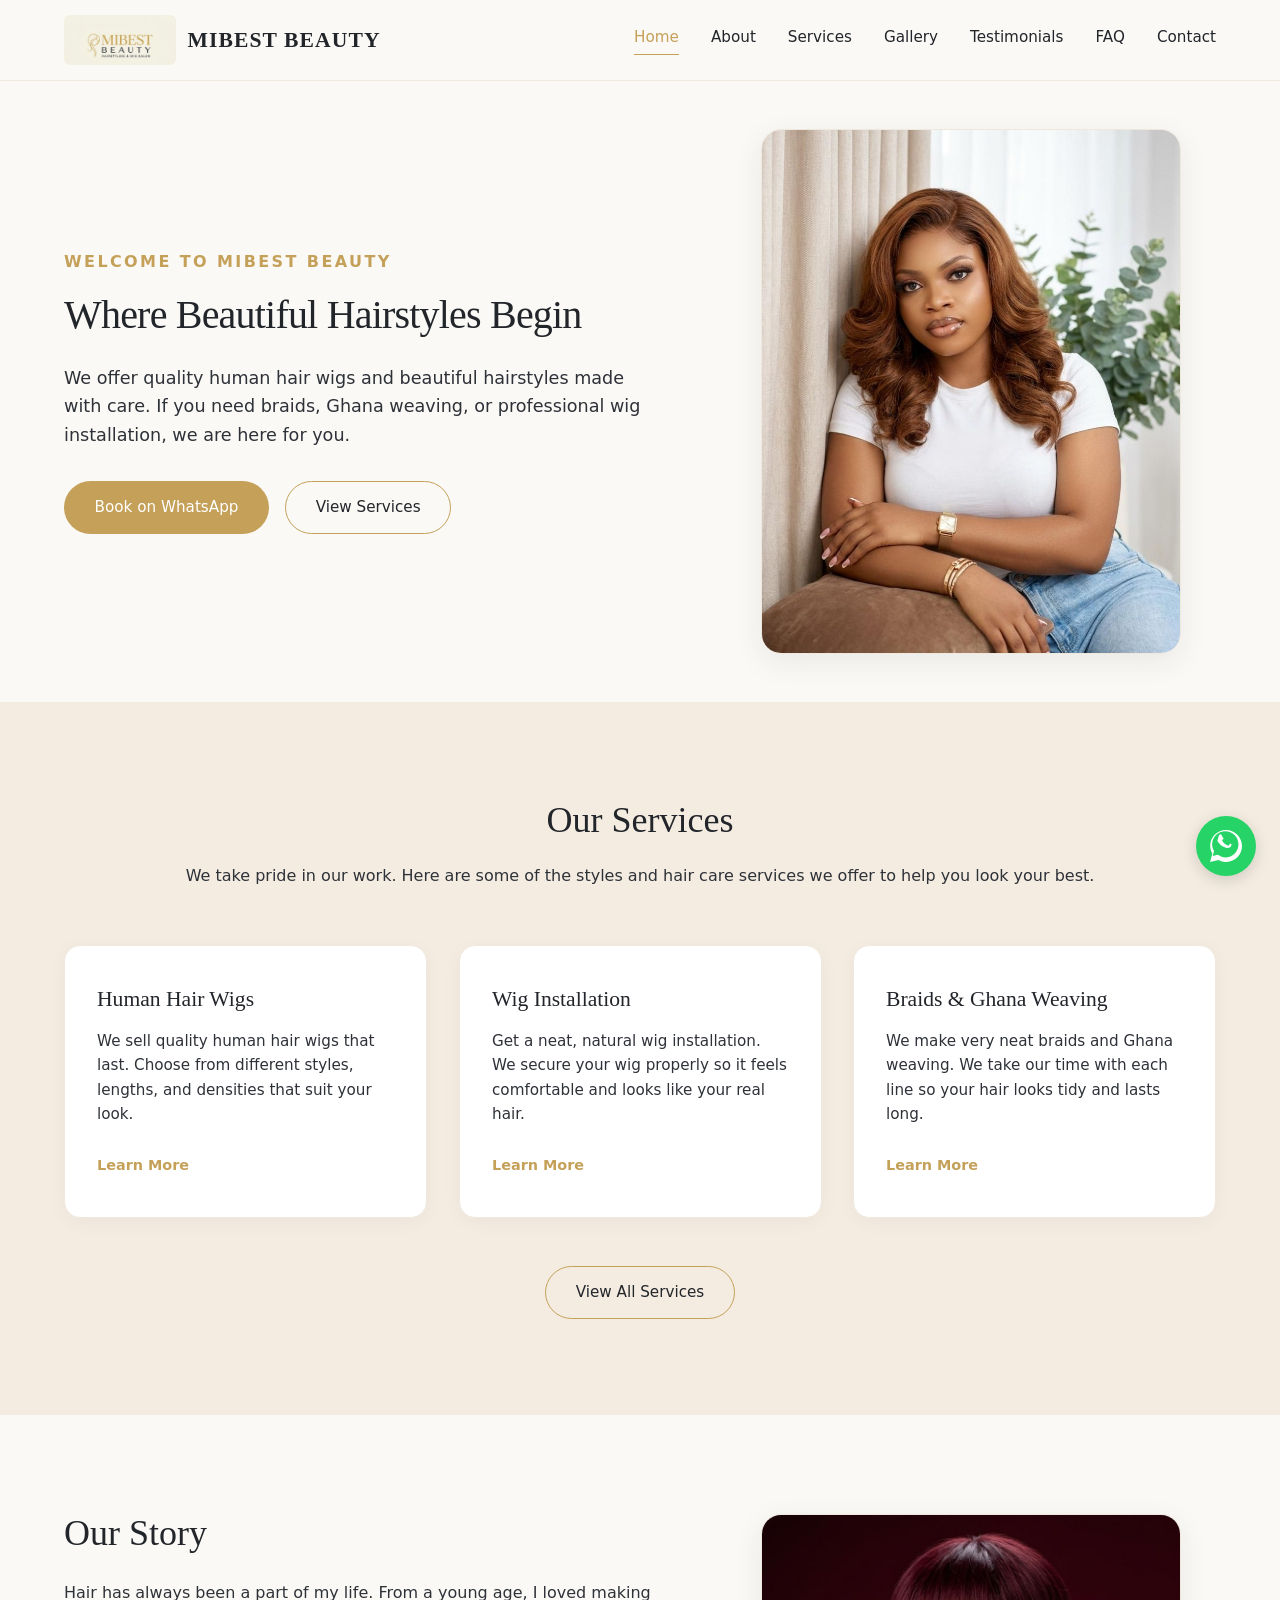
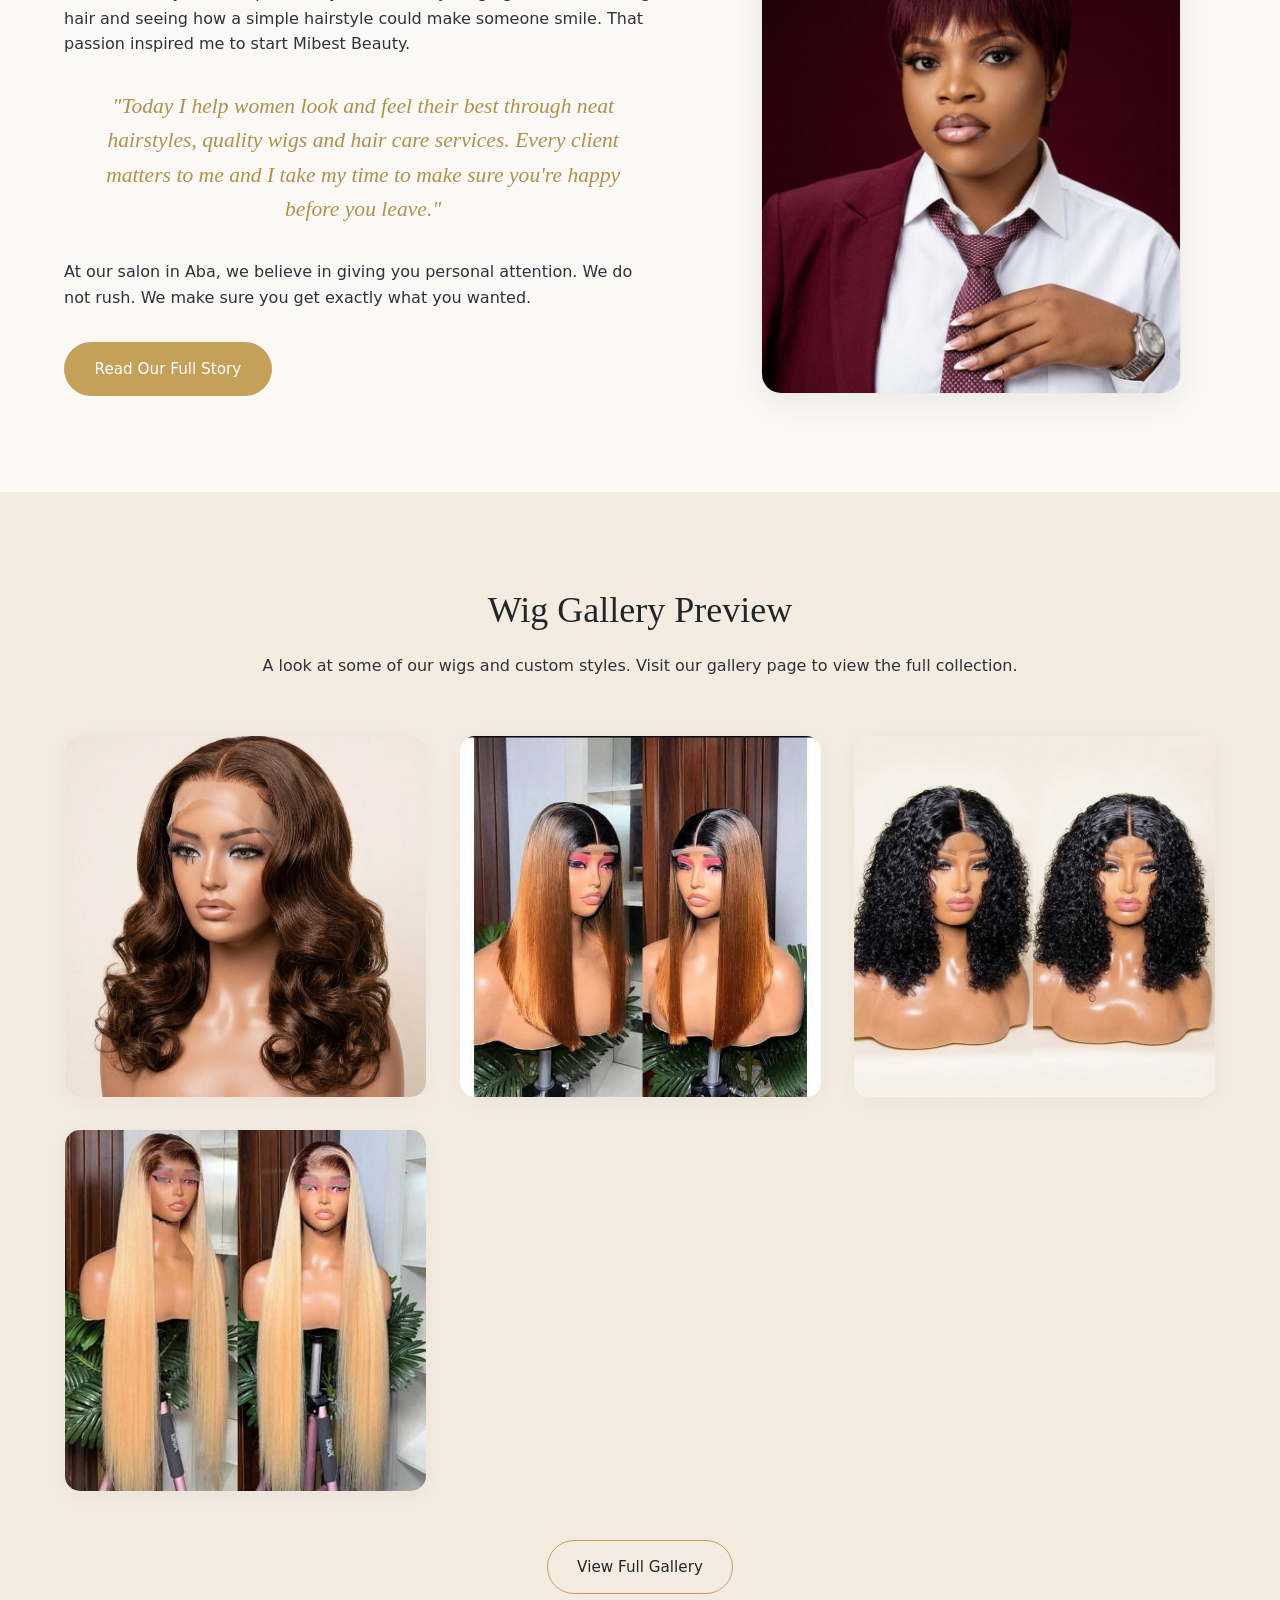
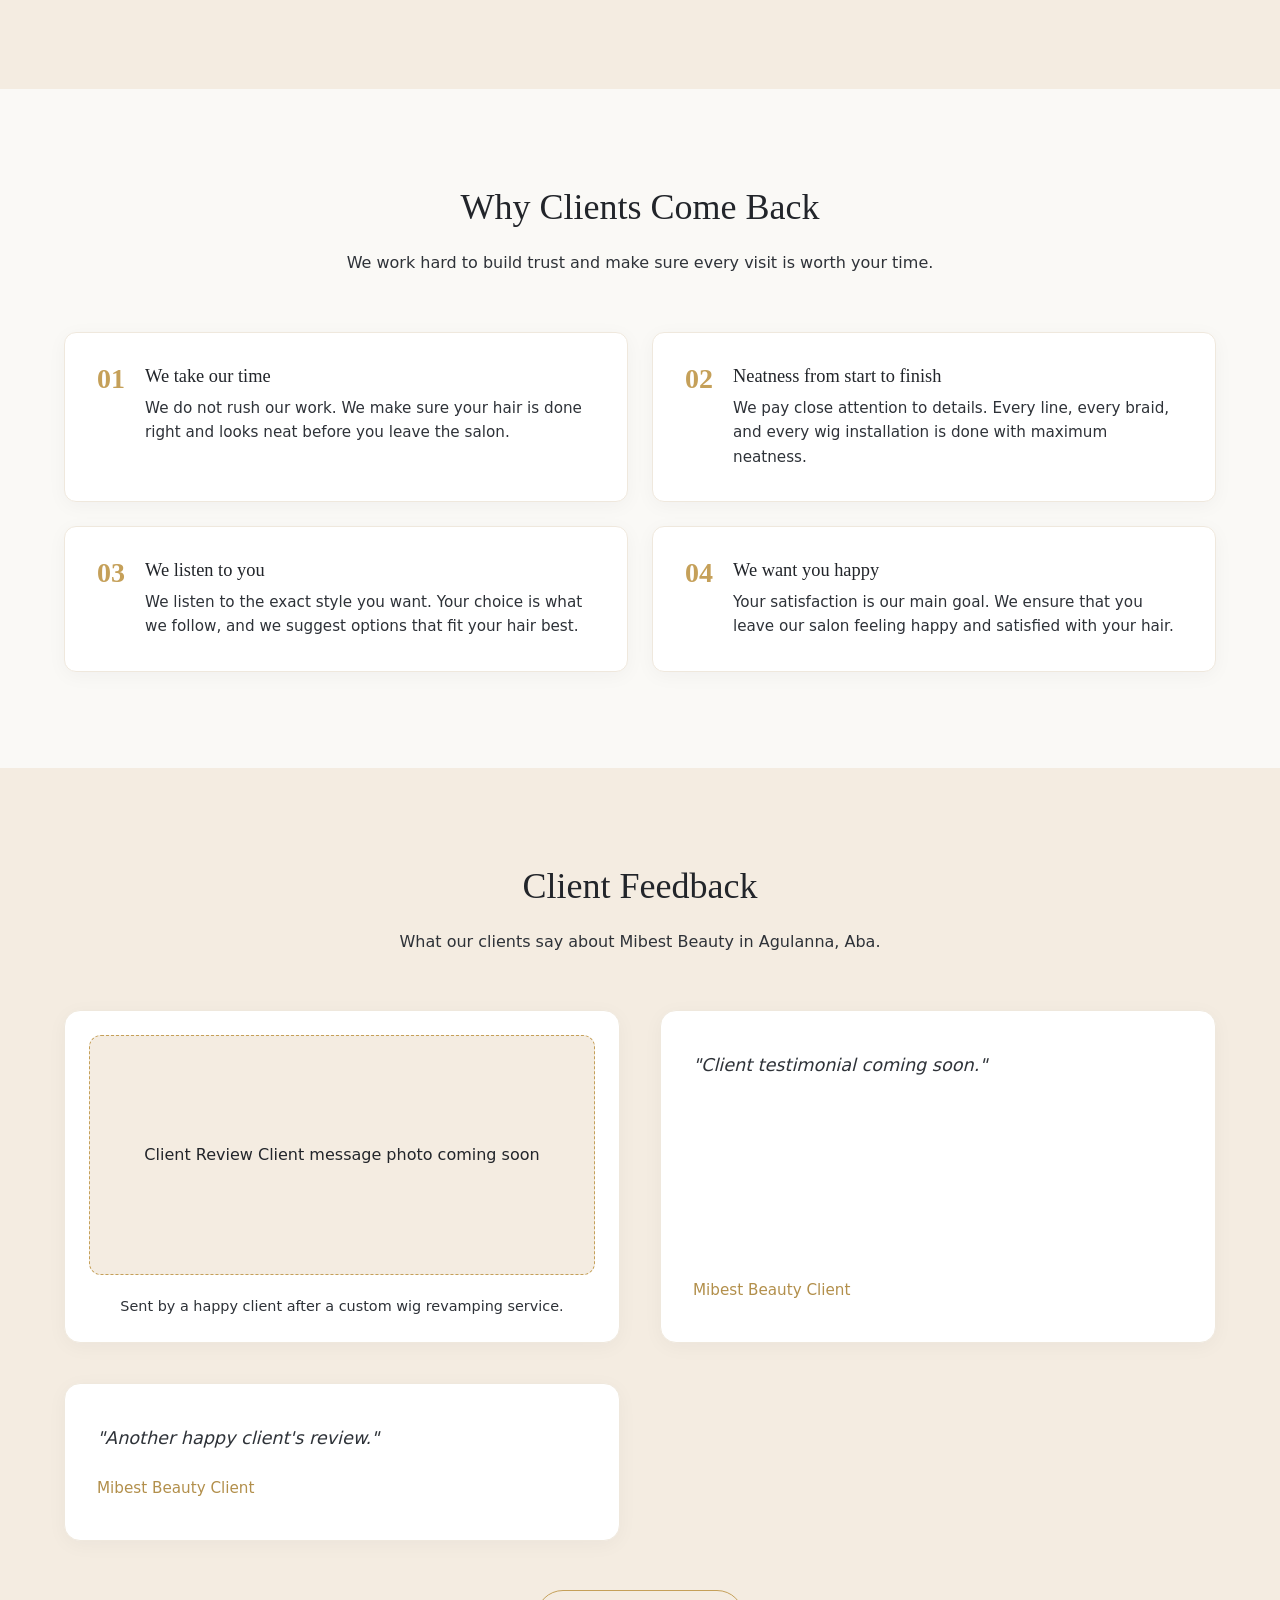
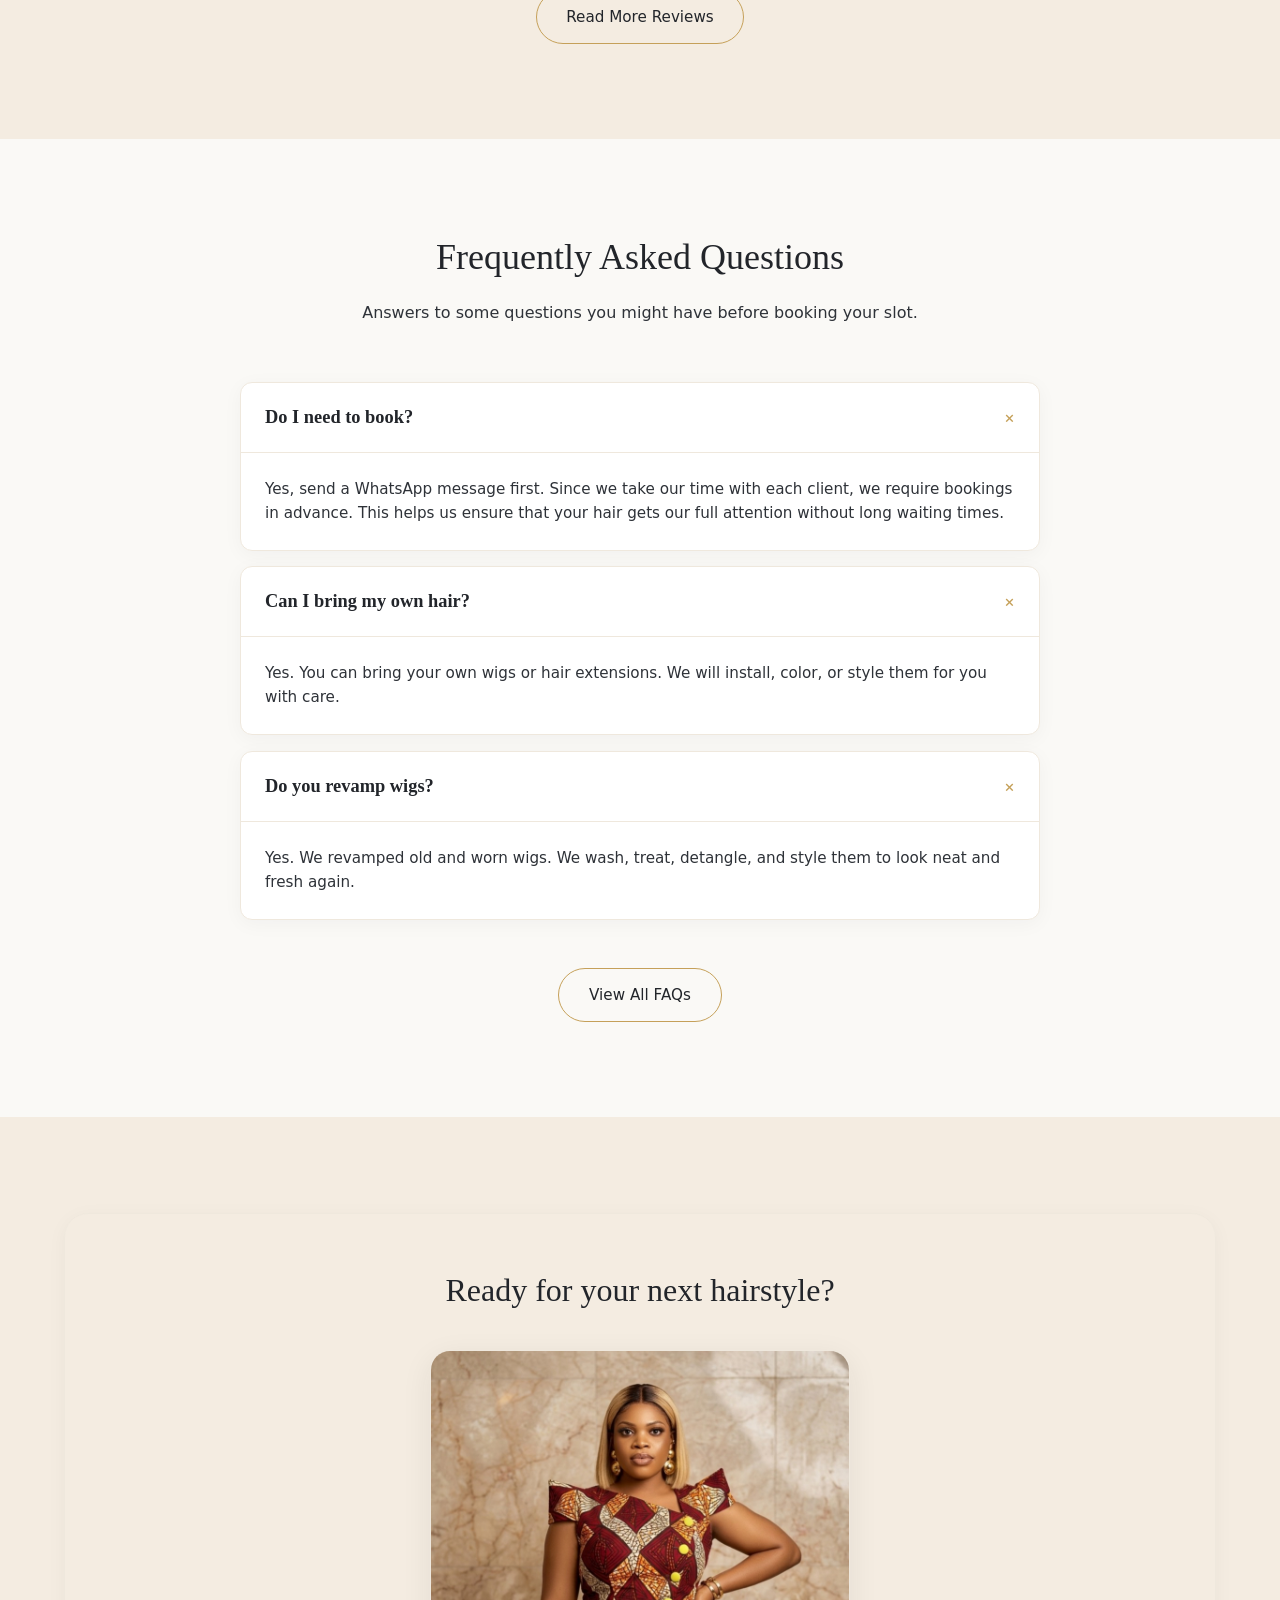
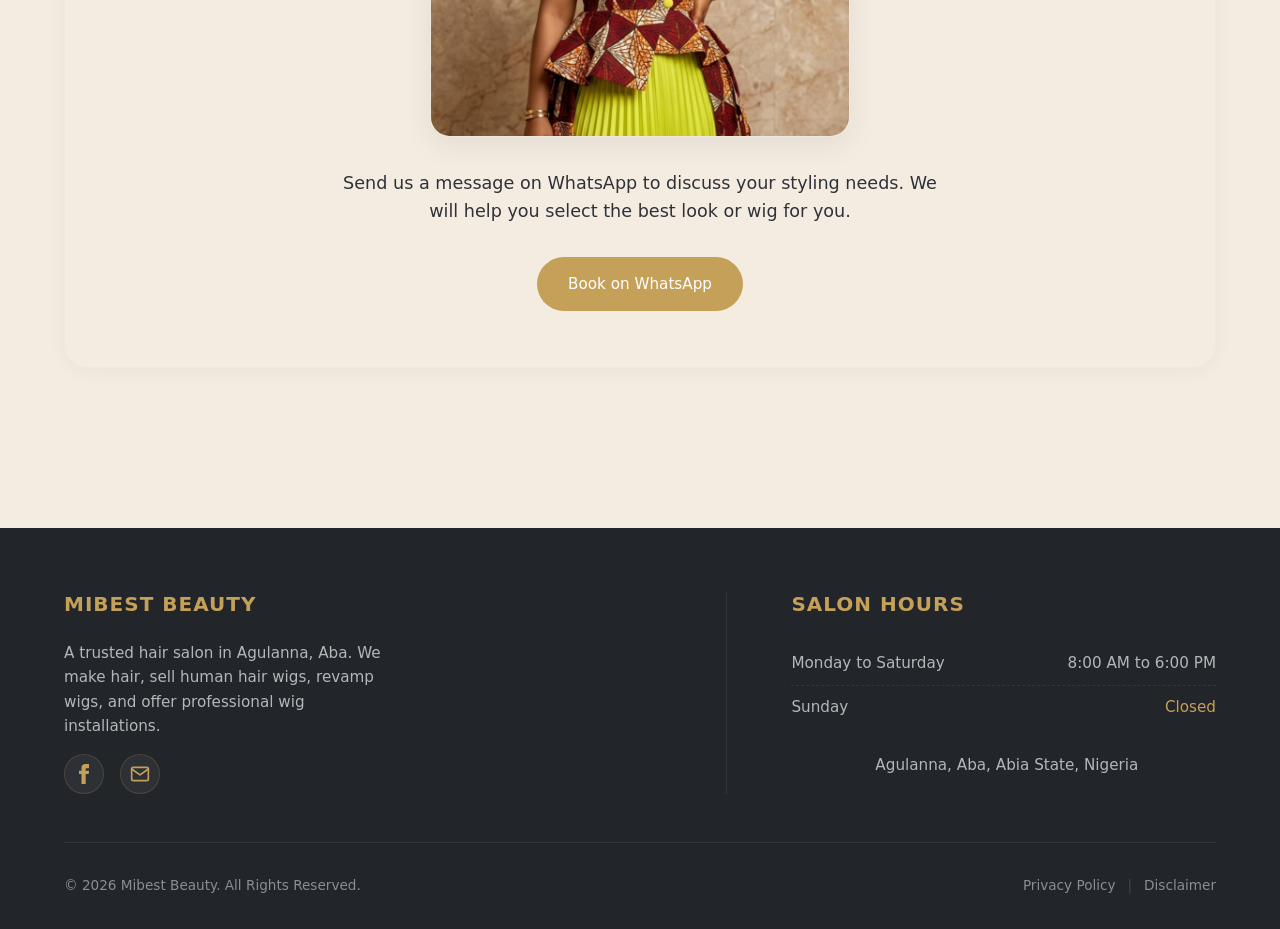
==== commit 579a086e: "Configure Content Security Policy meta tags and deployment _headers file" ====
--- a/index.html
+++ b/index.html
@@ -3,6 +3,7 @@
 <head>
   <meta charset="UTF-8">
   <meta name="viewport" content="width=device-width, initial-scale=1.0">
+  <meta http-equiv="Content-Security-Policy" content="default-src 'self'; script-src 'self' 'unsafe-inline'; style-src 'self' 'unsafe-inline' https://fonts.googleapis.com; font-src 'self' https://fonts.gstatic.com; img-src 'self' data: https://mibestbeauty.com.ng; connect-src 'self'; frame-src 'self';">
   <title>Mibest Beauty | Hair Salon and Wig Installation in Aba</title>
   <meta name="description" content="Welcome to Mibest Beauty in Agulanna, Aba. We offer neat braids, Ghana weaving, wig installation, wig revamping, and quality human hair wigs. Book your appointment on WhatsApp.">
   <link rel="canonical" href="https://mibestbeauty.com.ng/">
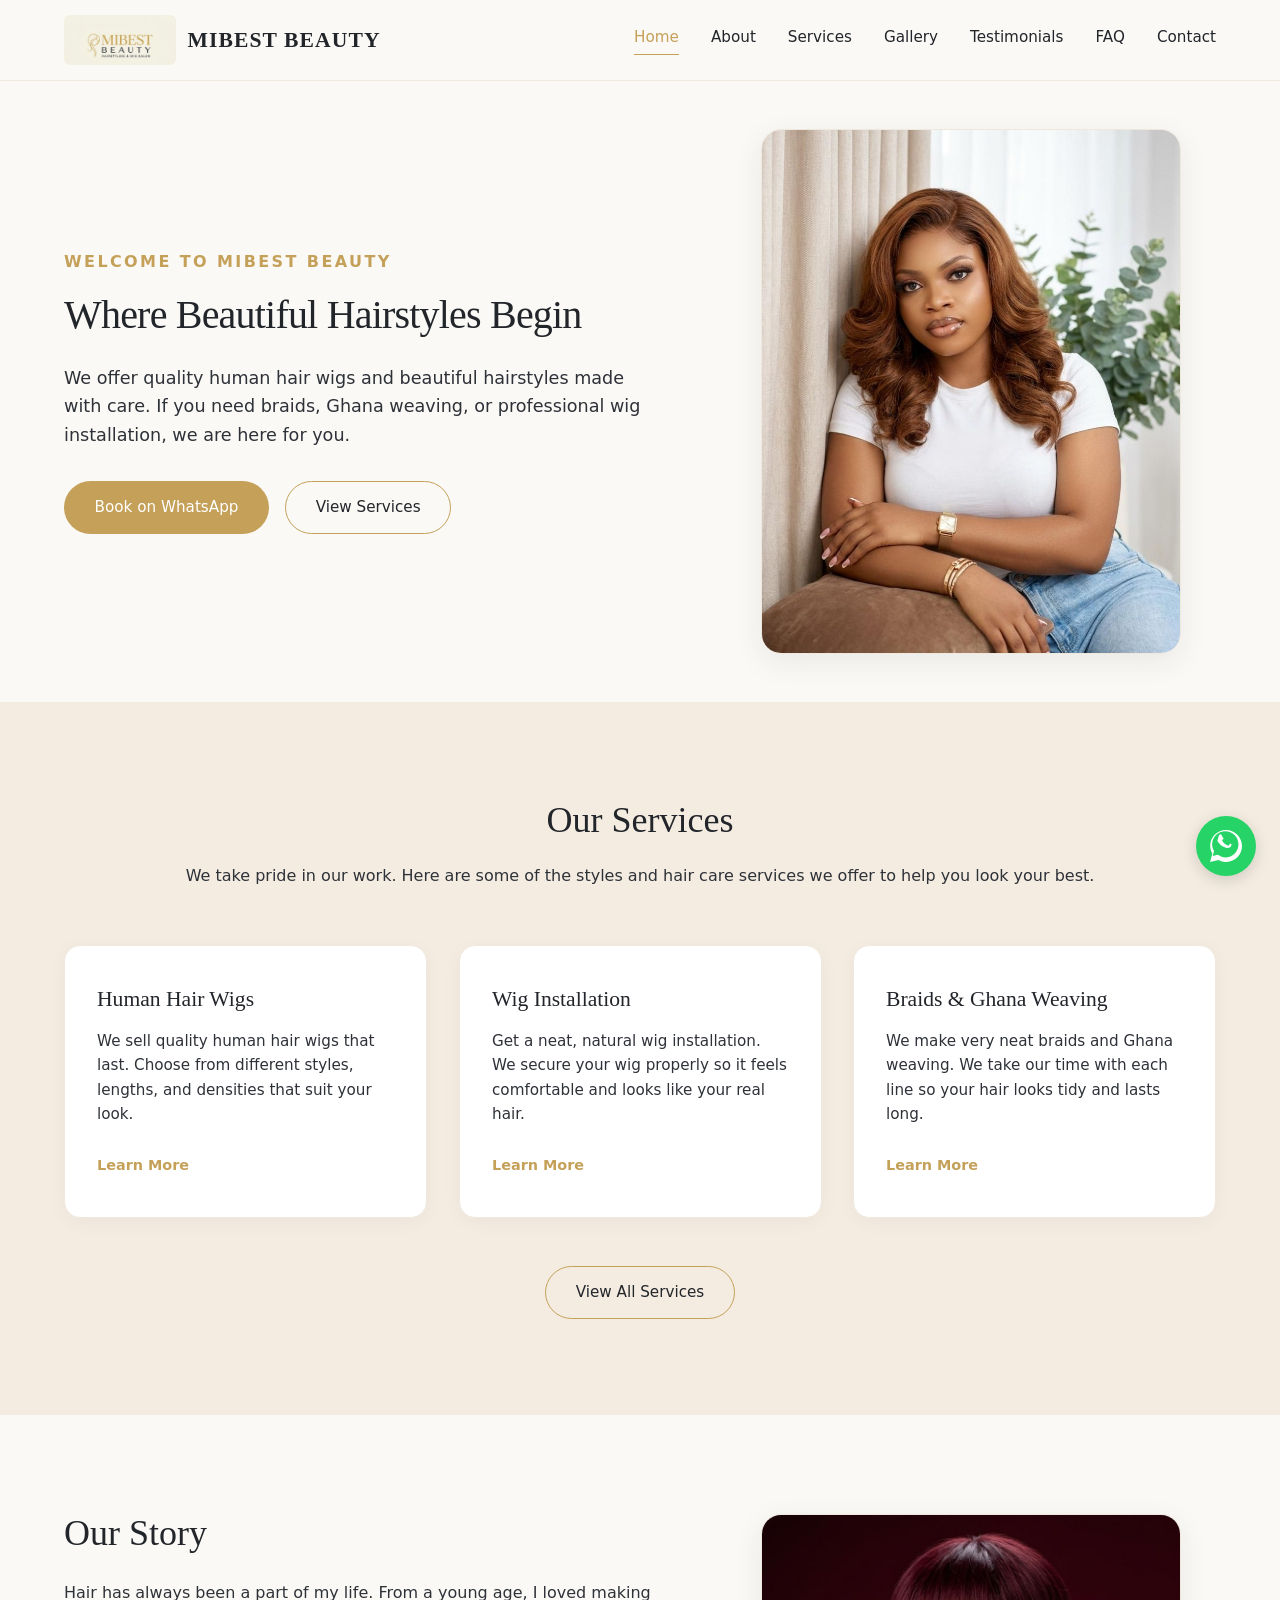
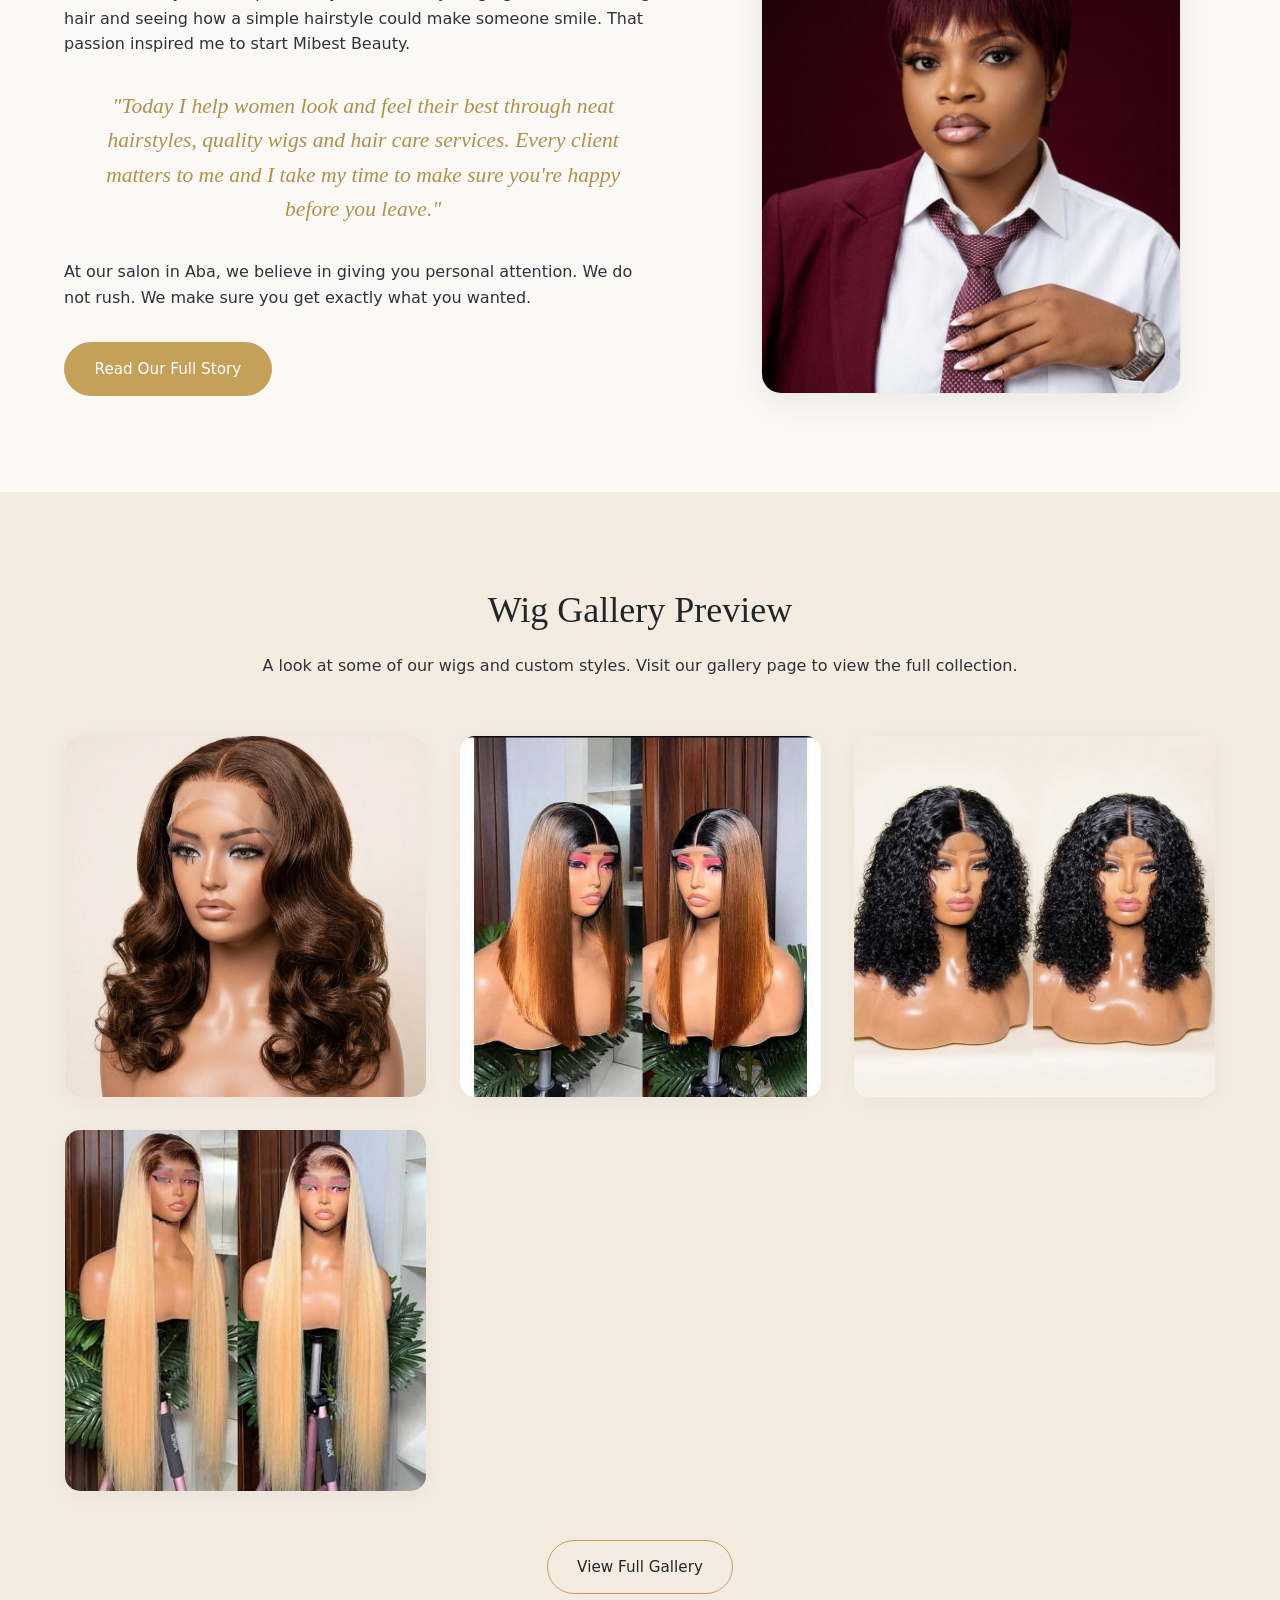
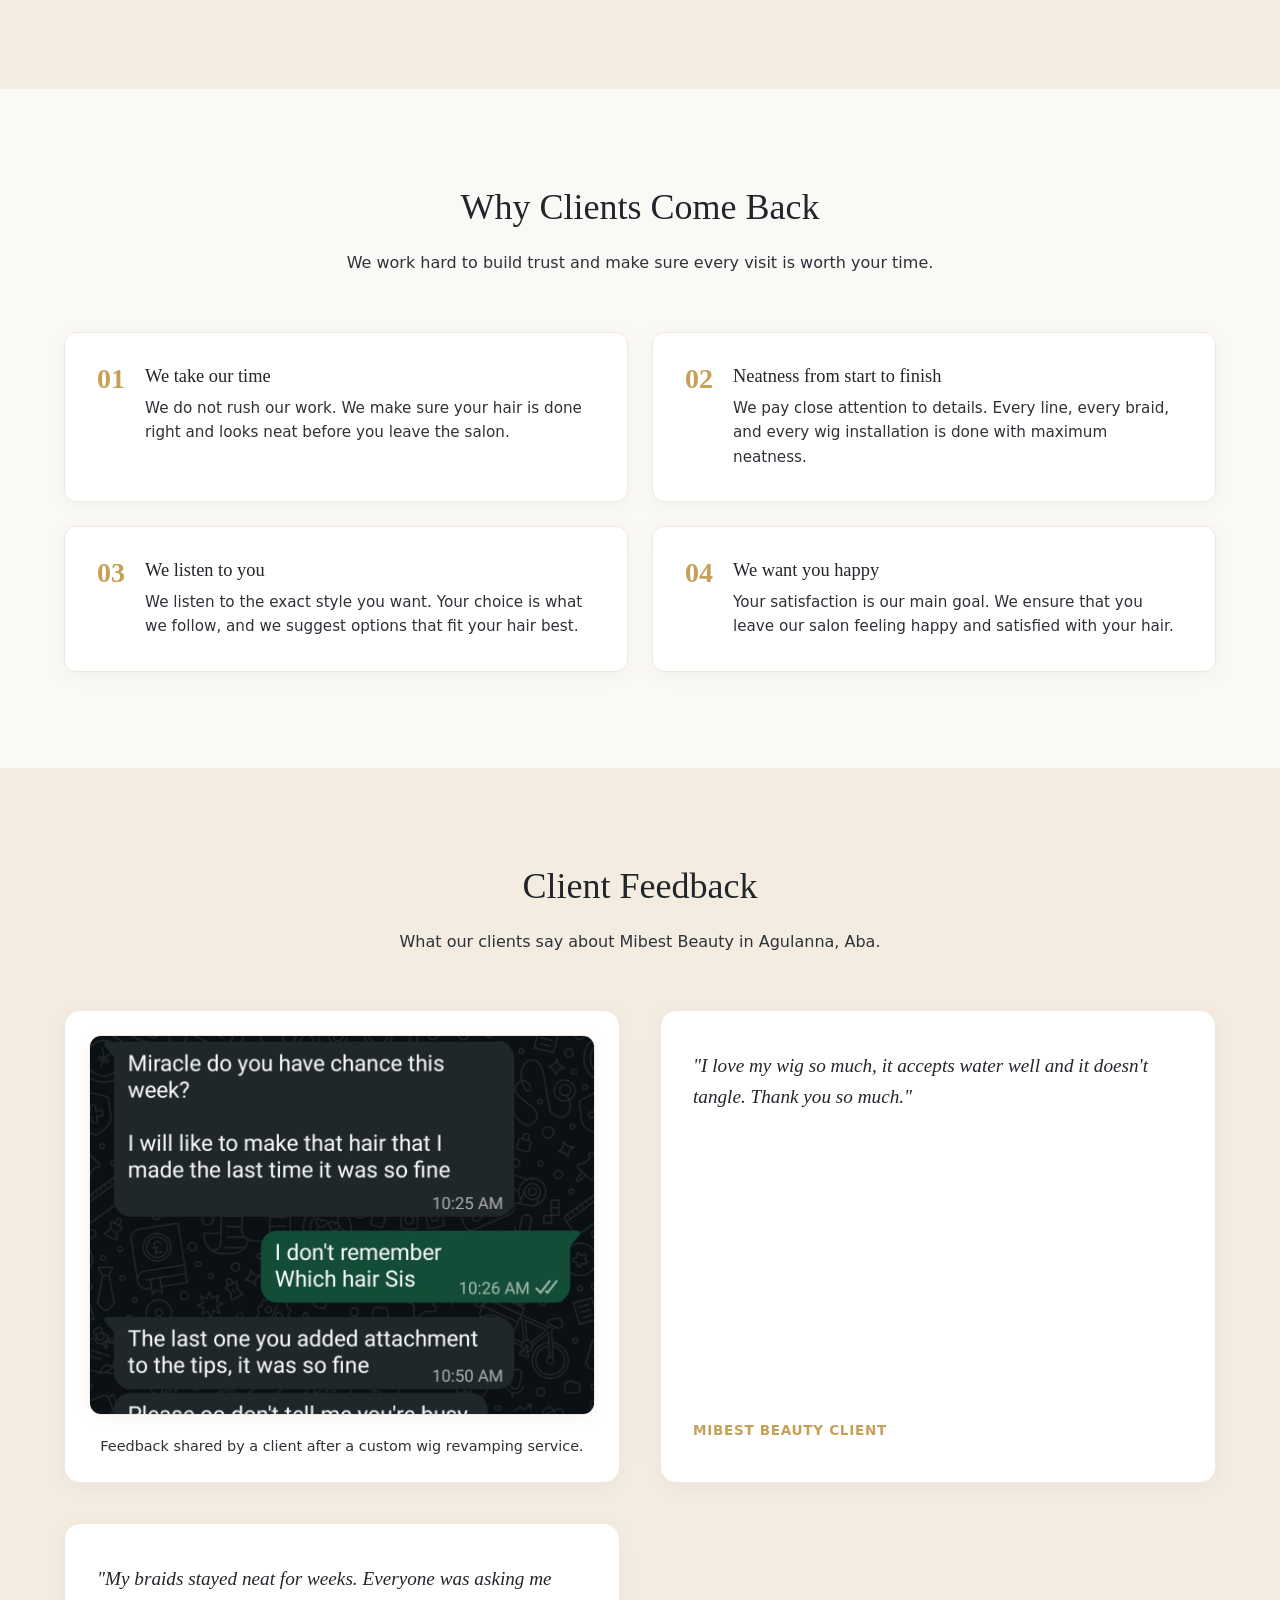
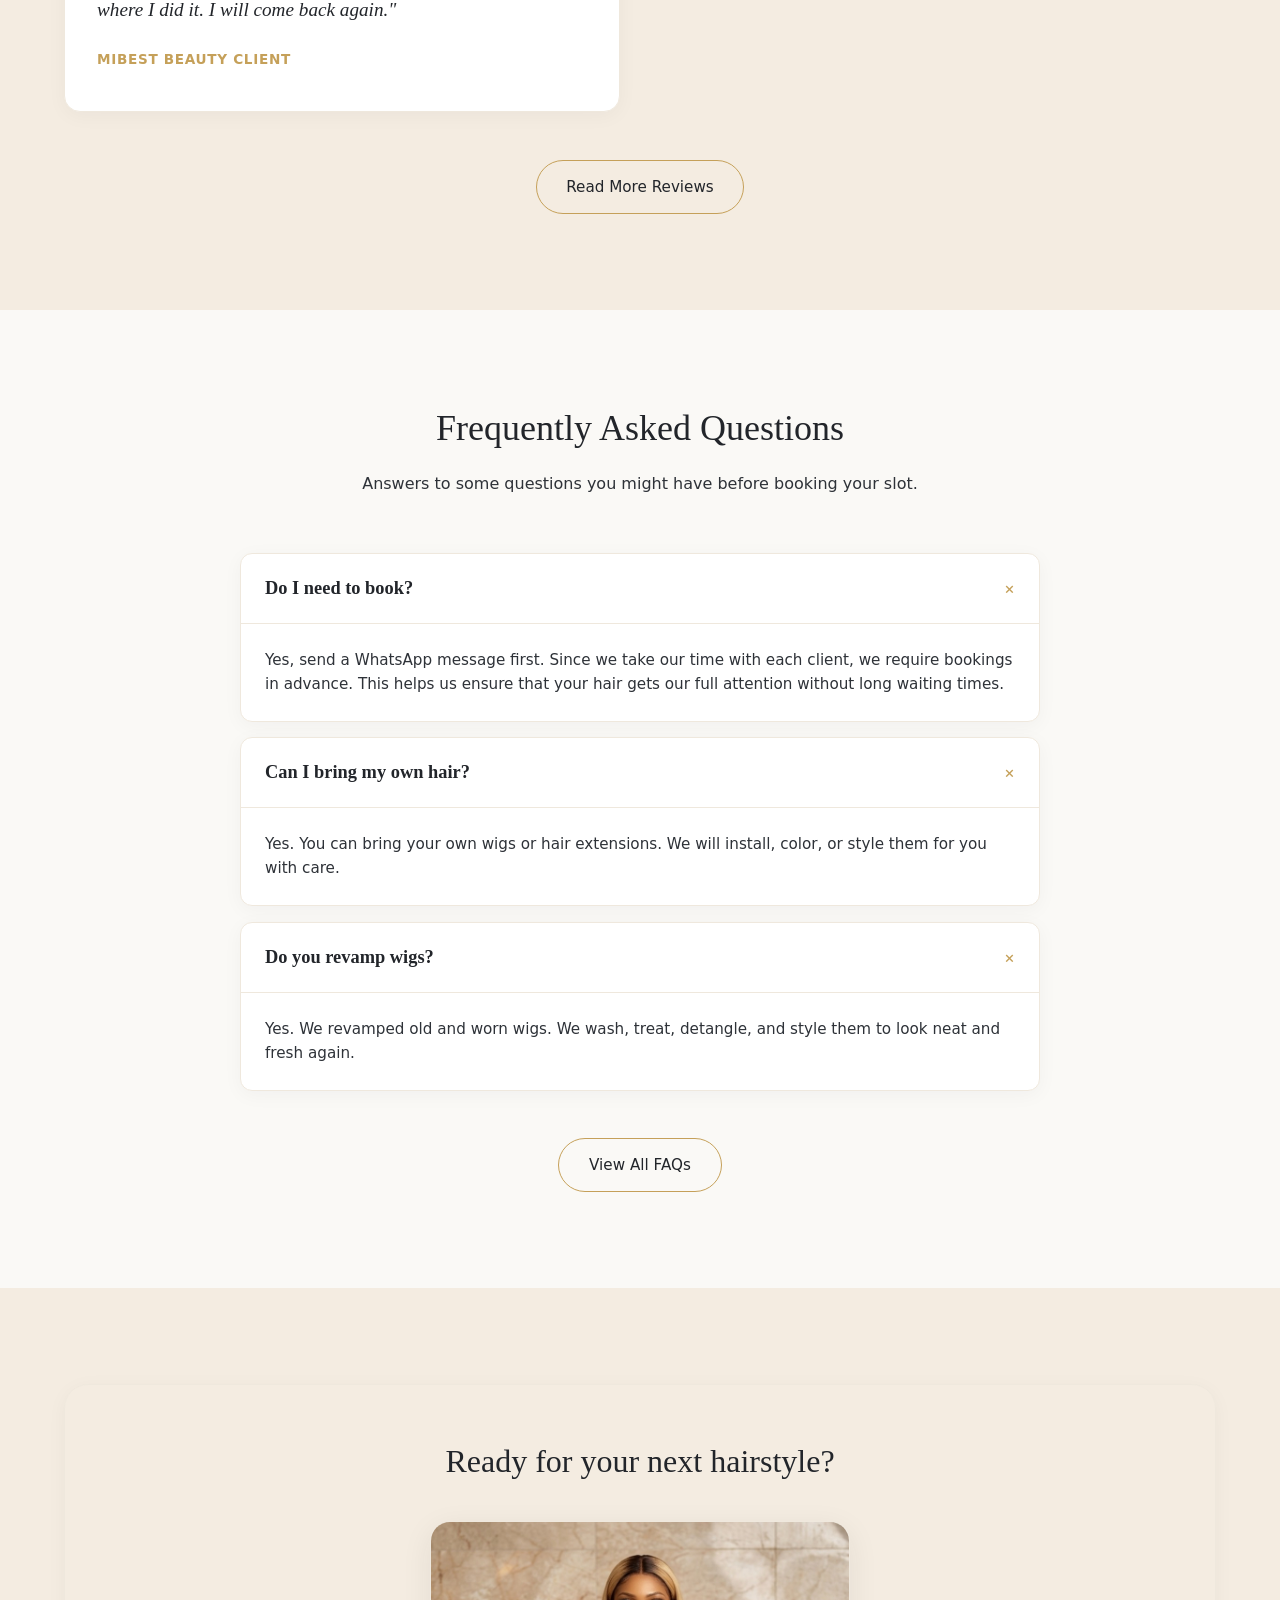
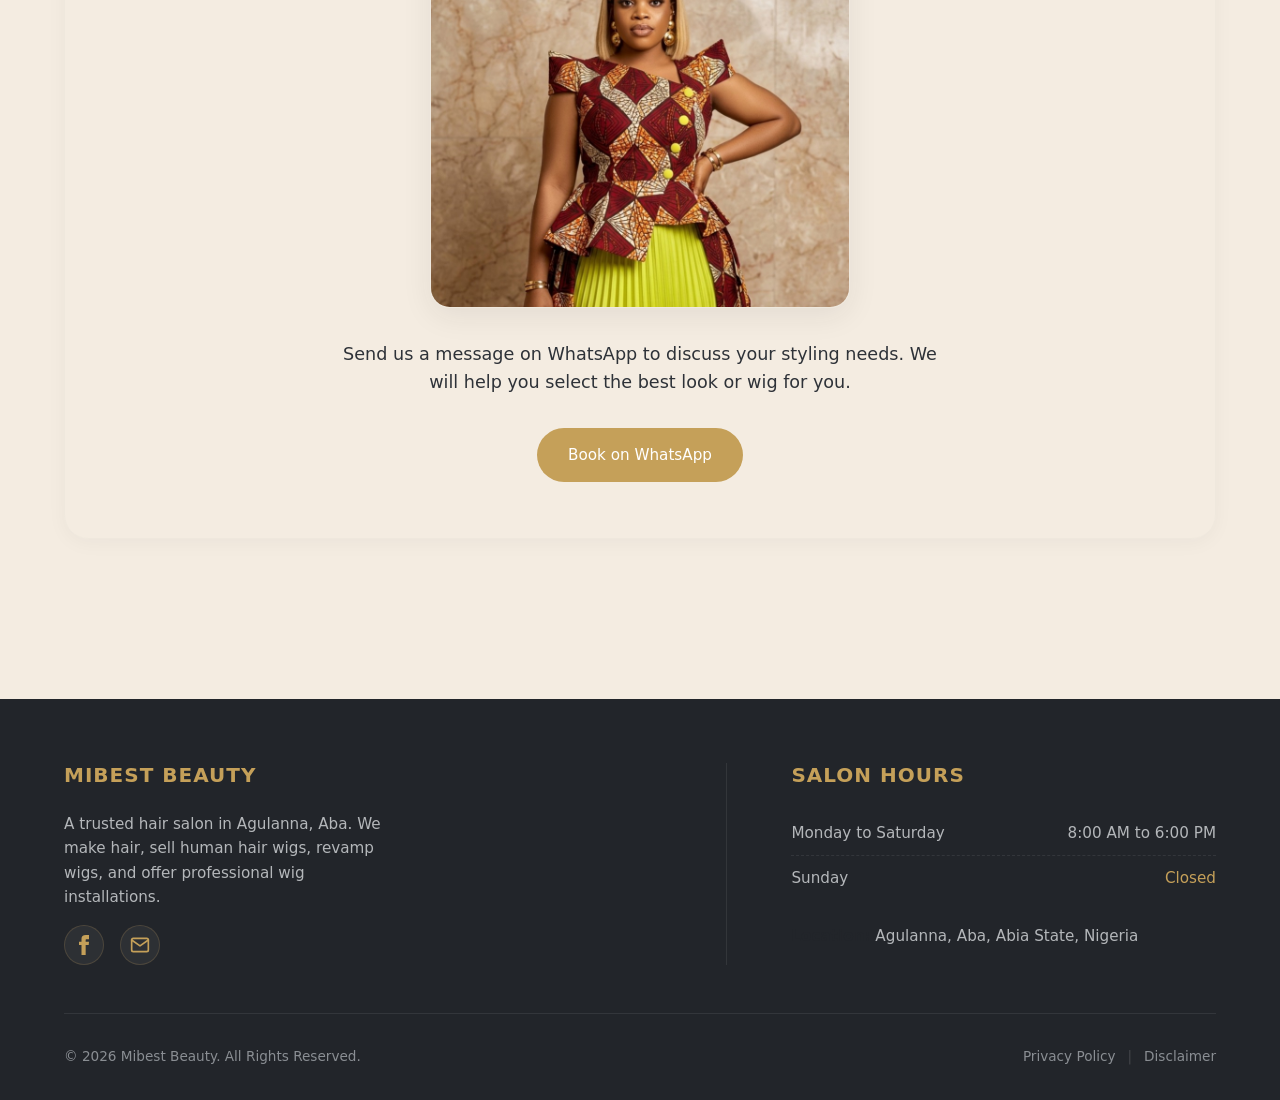
==== commit 0d682e5f: "Add real chat screenshot reviews and three new text testimonials to the client reviews section" ====
--- a/index.html
+++ b/index.html
@@ -301,24 +301,20 @@
           <!-- Screenshot Card -->
           <div class="testimonial-screenshot-card reveal-card">
             <div class="testimonial-screenshot-container">
-              <img src="assets/images/testimonials/screenshot-1.jpg" alt="Client screenshot review" class="gallery-img" style="display: none;" onerror="this.style.display='none'">
-              <div class="testimonial-screenshot-img-placeholder">
-                <span class="screenshot-title">Client Review</span>
-                <span class="screenshot-desc">Client message photo coming soon</span>
-              </div>
-            </div>
-            <p style="margin: 0; font-size: 0.9rem; color: var(--color-charcoal-light);">Sent by a happy client after a custom wig revamping service.</p>
+              <img src="assets/images/testimonials/review-screenshot-1.jpg" alt="WhatsApp conversation review from a happy client of Mibest Beauty" class="testimonial-screenshot-img">
+            </div>
+            <p style="margin: 0; font-size: 0.9rem; color: var(--color-charcoal-light);">Feedback shared by a client after a custom wig revamping service.</p>
           </div>
 
           <!-- Text Card 1 -->
           <div class="testimonial-text-card reveal-card">
-            <p class="testimonial-quote">"Client testimonial coming soon."</p>
+            <p class="testimonial-quote">"I love my wig so much, it accepts water well and it doesn't tangle. Thank you so much."</p>
             <span class="testimonial-client">Mibest Beauty Client</span>
           </div>
 
           <!-- Text Card 2 -->
           <div class="testimonial-text-card reveal-card">
-            <p class="testimonial-quote">"Another happy client's review."</p>
+            <p class="testimonial-quote">"My braids stayed neat for weeks. Everyone was asking me where I did it. I will come back again."</p>
             <span class="testimonial-client">Mibest Beauty Client</span>
           </div>
         </div>
--- a/css/styles.css
+++ b/css/styles.css
@@ -556,21 +556,28 @@
 }
 
 .testimonial-screenshot-container {
-  background-color: var(--color-beige);
+  background-color: var(--white);
   border-radius: 12px;
-  height: 240px;
+  height: 380px;
   display: flex;
   align-items: center;
   justify-content: center;
   margin-bottom: 1.25rem;
-  border: 1px dashed var(--color-gold);
-}
-
-.testimonial-screenshot-placeholder-text {
-  font-family: var(--font-serif);
-  font-size: 1.1rem;
-  color: var(--color-charcoal-light);
-  font-style: italic;
+  border: 1px solid var(--border-color);
+  overflow: hidden;
+  box-shadow: var(--shadow-subtle);
+}
+
+.testimonial-screenshot-img {
+  width: 100%;
+  height: 100%;
+  object-fit: cover;
+  object-position: top center;
+  transition: var(--transition-smooth);
+}
+
+.testimonial-screenshot-card:hover .testimonial-screenshot-img {
+  transform: scale(1.03);
 }
 
 .testimonial-text-card {
@@ -593,17 +600,21 @@
 }
 
 .testimonial-quote {
-  font-size: 1.1rem;
+  font-family: var(--font-serif);
+  font-size: 1.2rem;
   font-style: italic;
   line-height: 1.6;
   margin-bottom: 1.5rem;
-  color: var(--color-charcoal-light);
+  color: var(--color-charcoal);
 }
 
 .testimonial-client {
-  font-weight: 500;
-  font-size: 0.95rem;
-  color: var(--color-gold-hover);
+  font-family: var(--font-sans);
+  font-weight: 600;
+  font-size: 0.85rem;
+  text-transform: uppercase;
+  letter-spacing: 0.05em;
+  color: var(--color-gold);
 }
 
 /* FAQ Page Accordions */
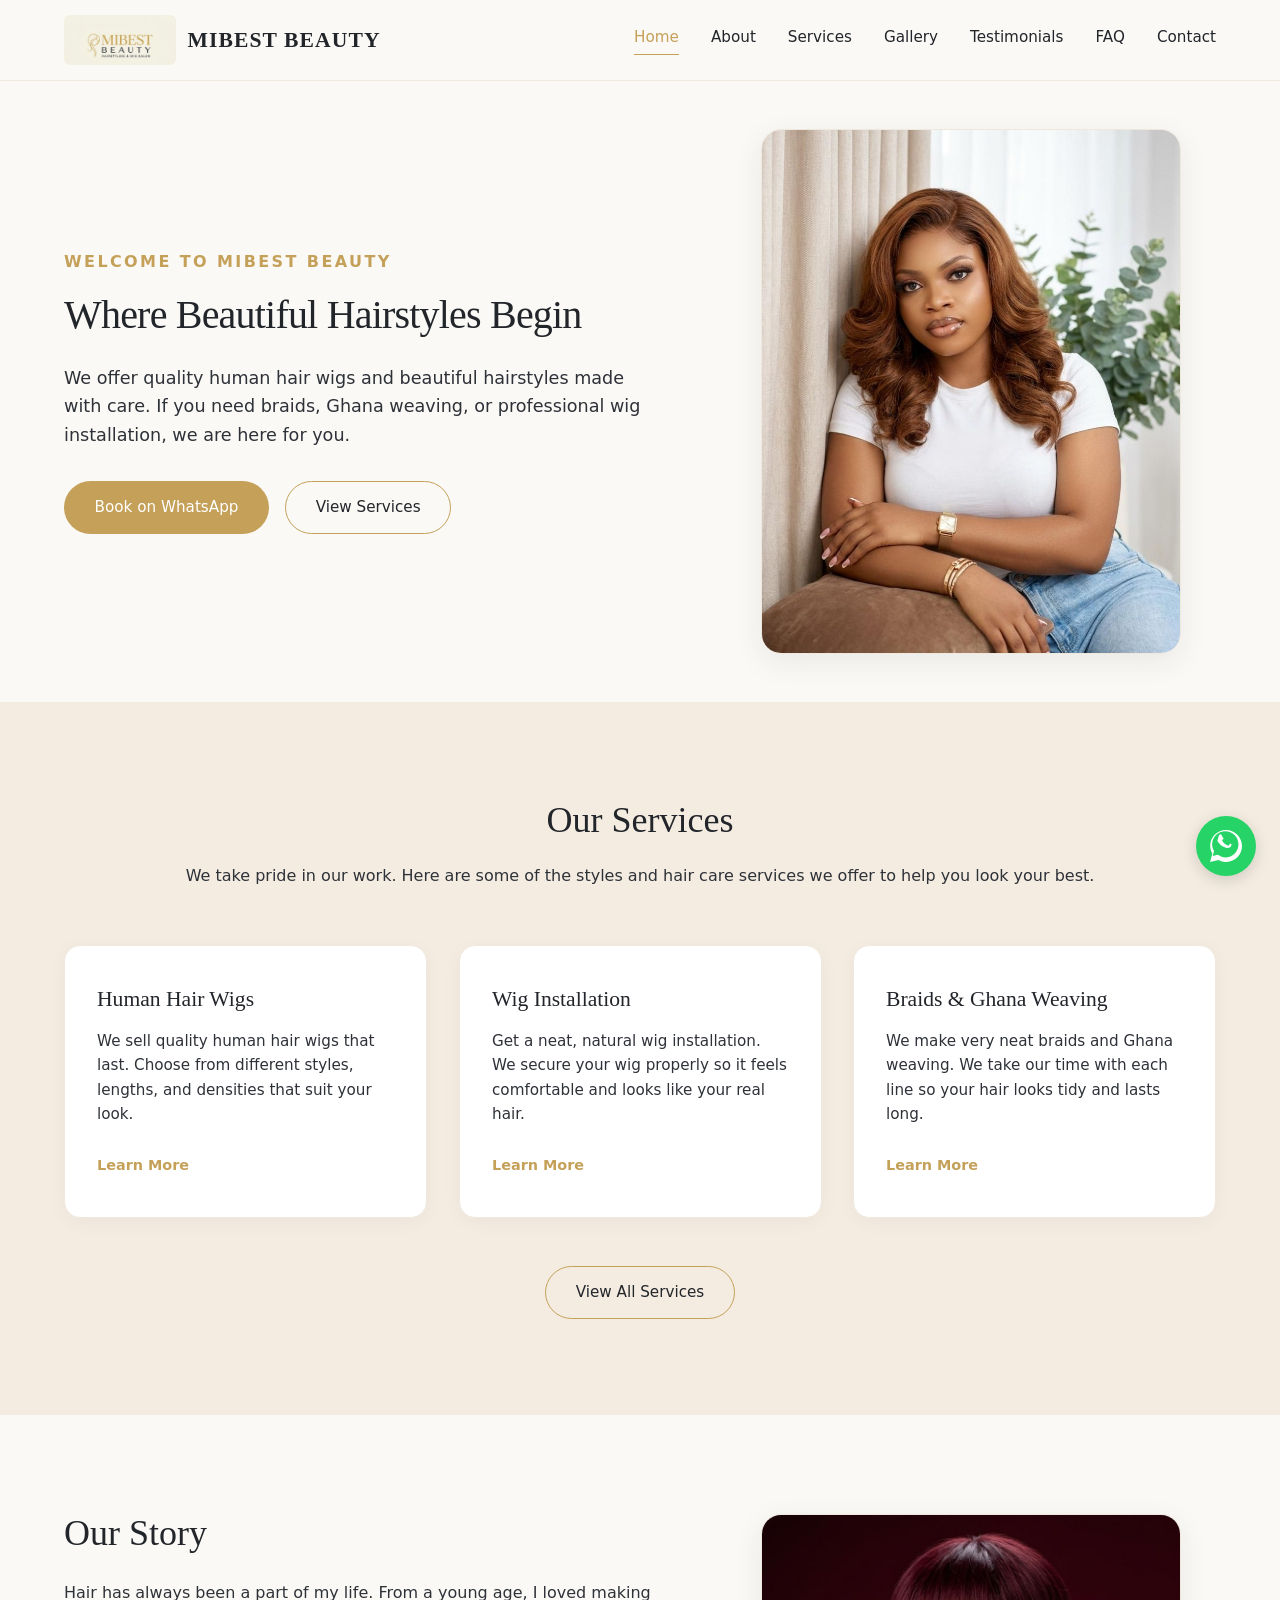
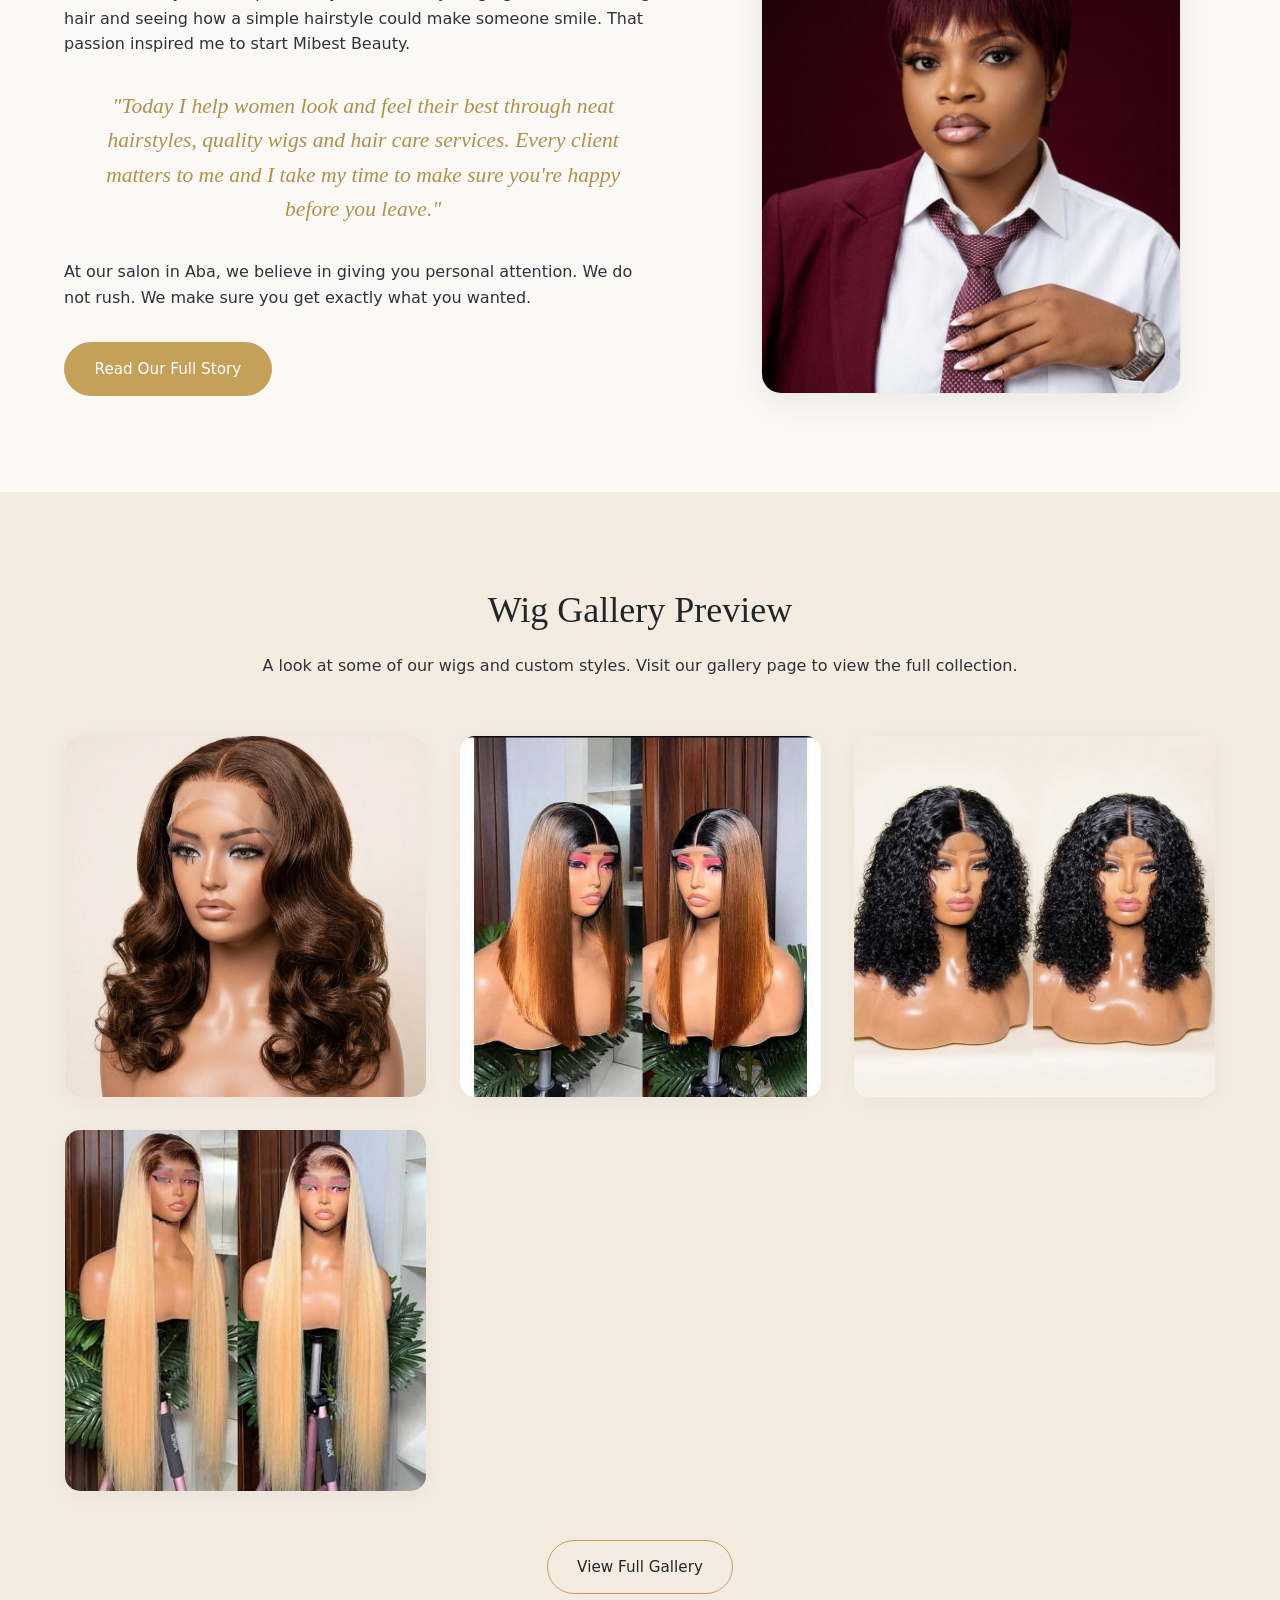
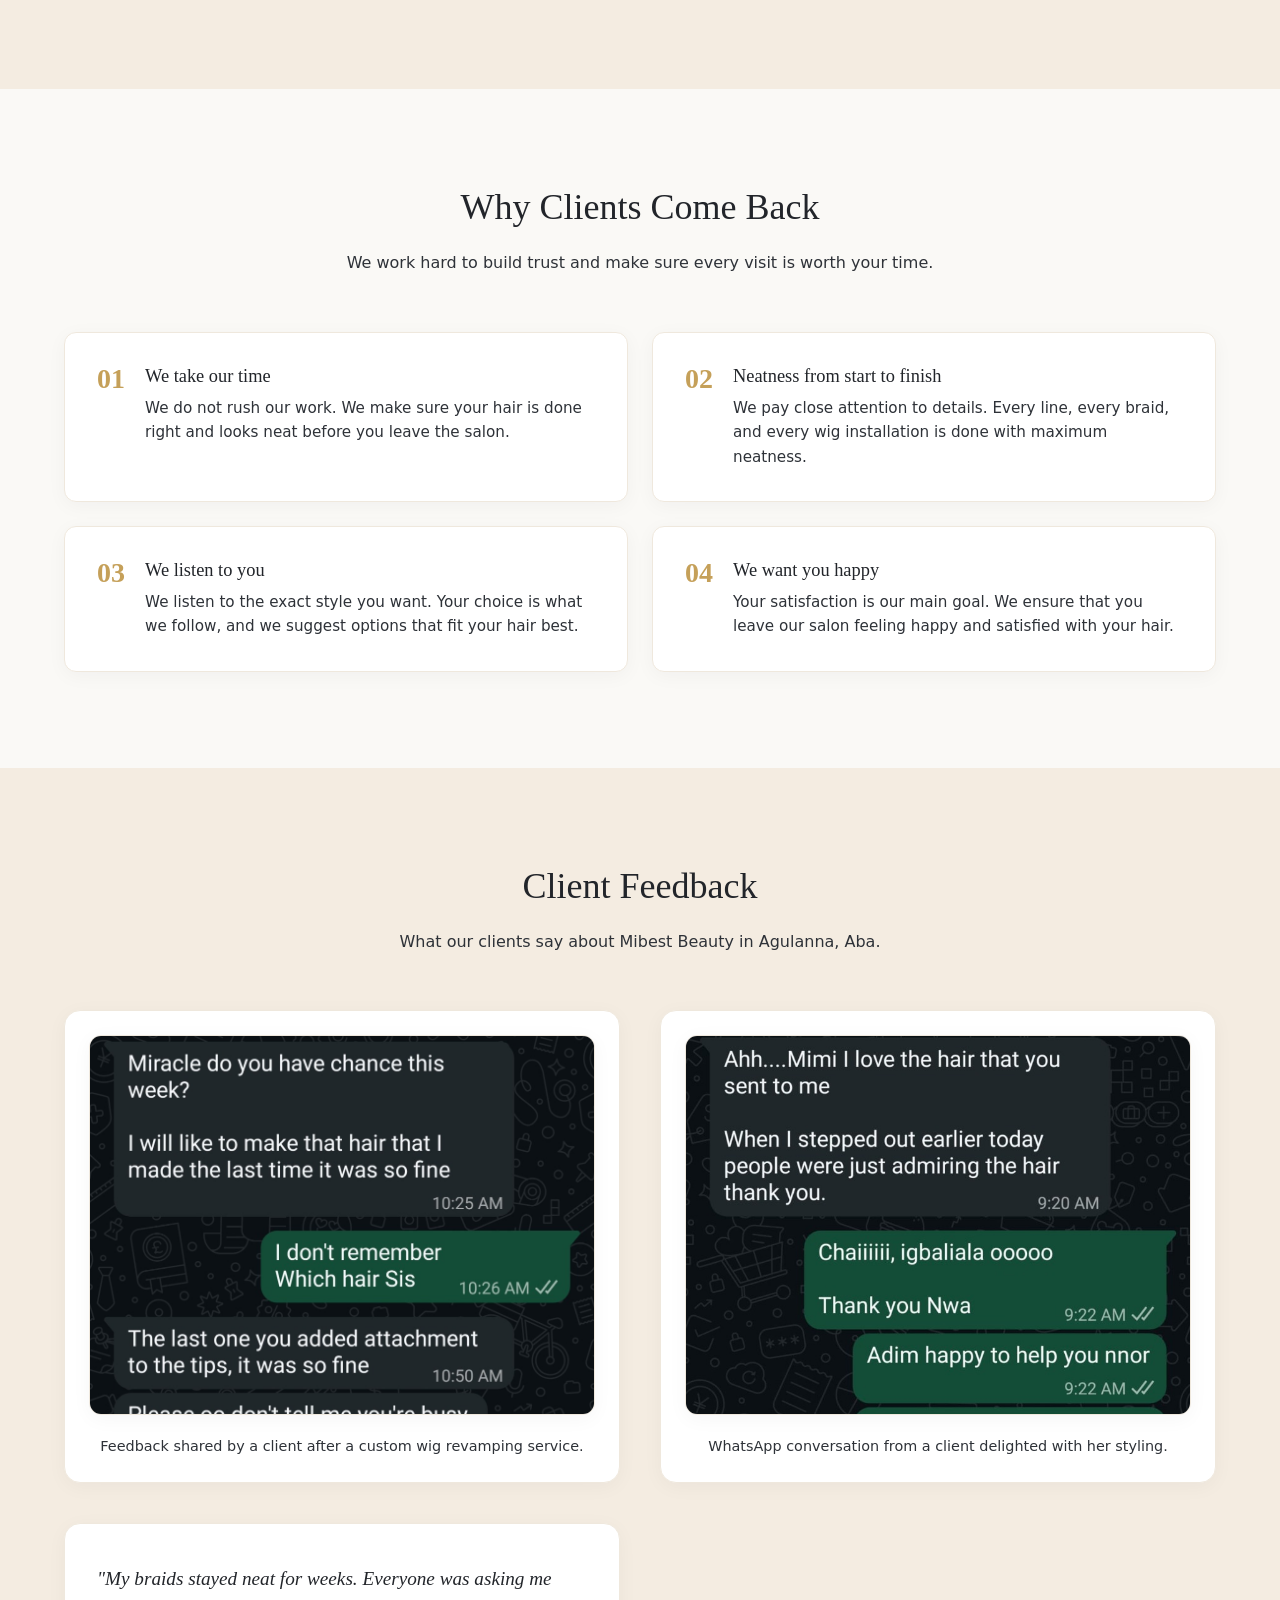
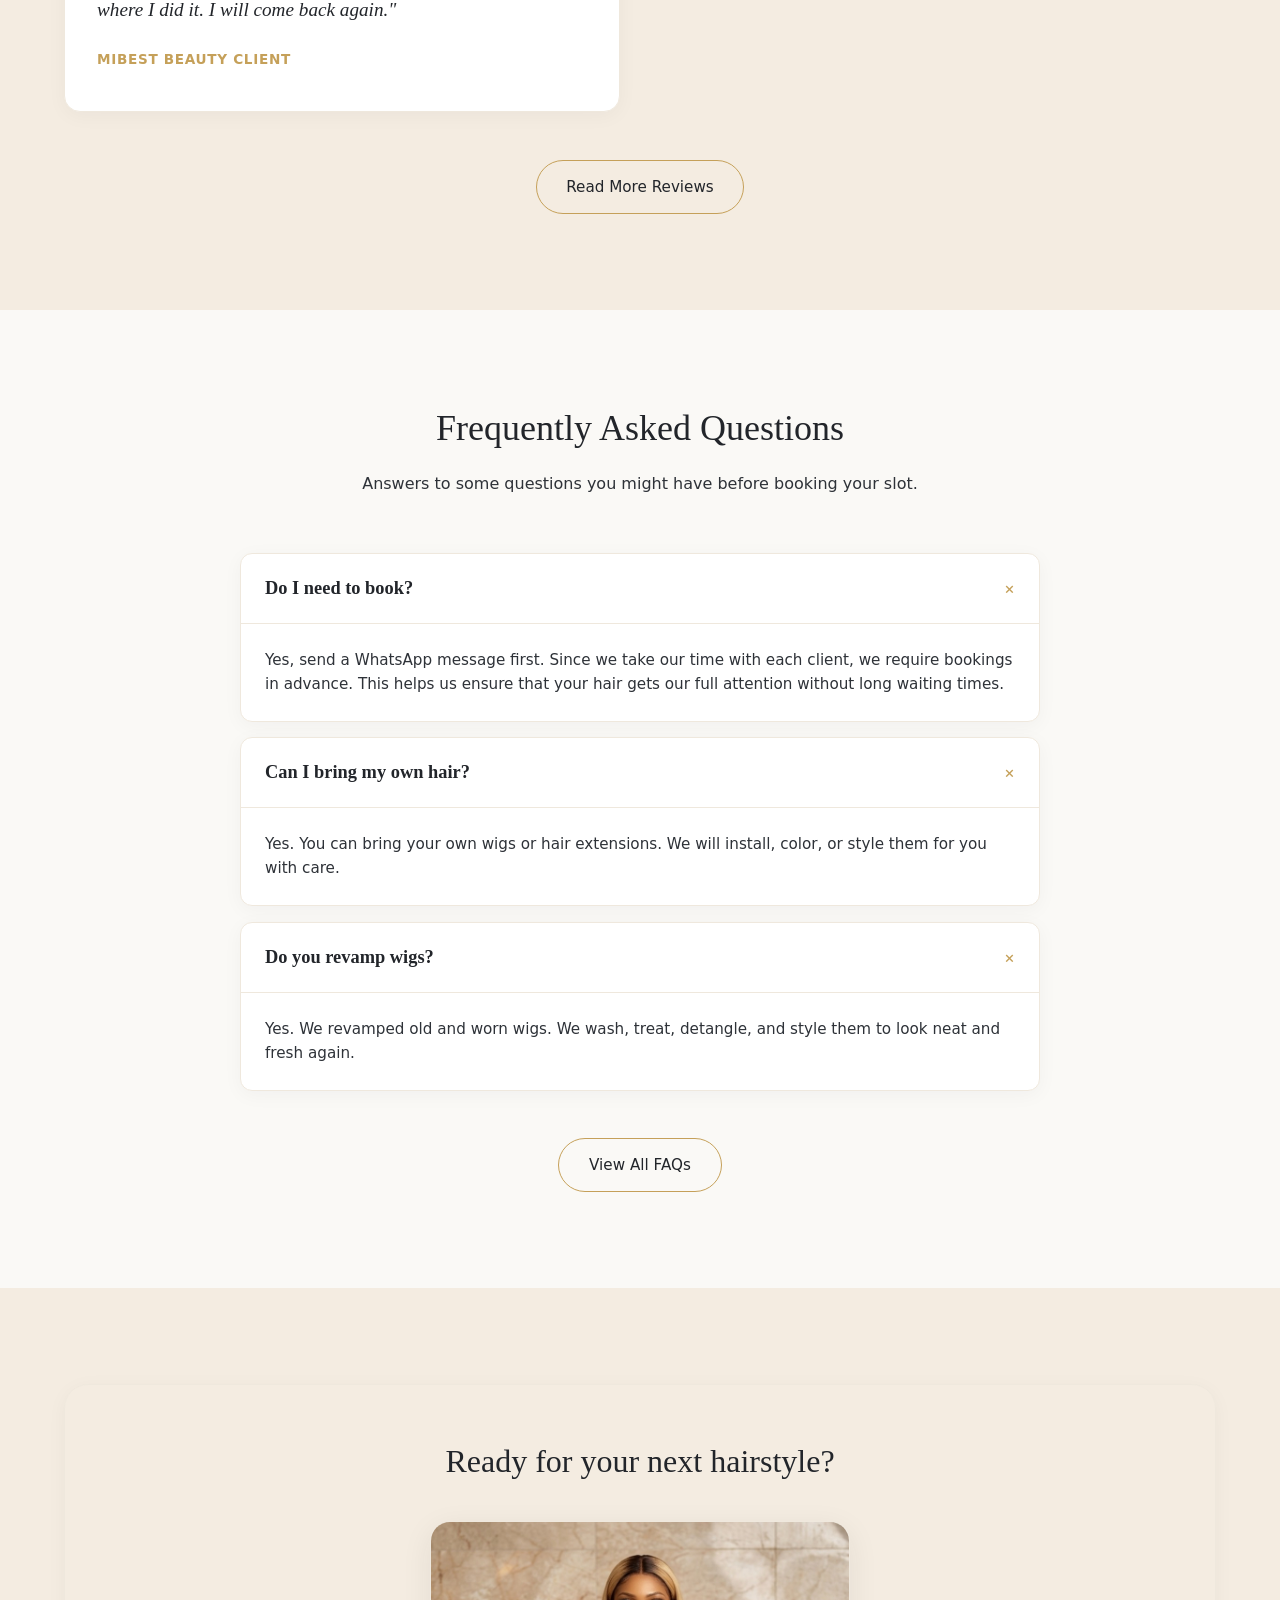
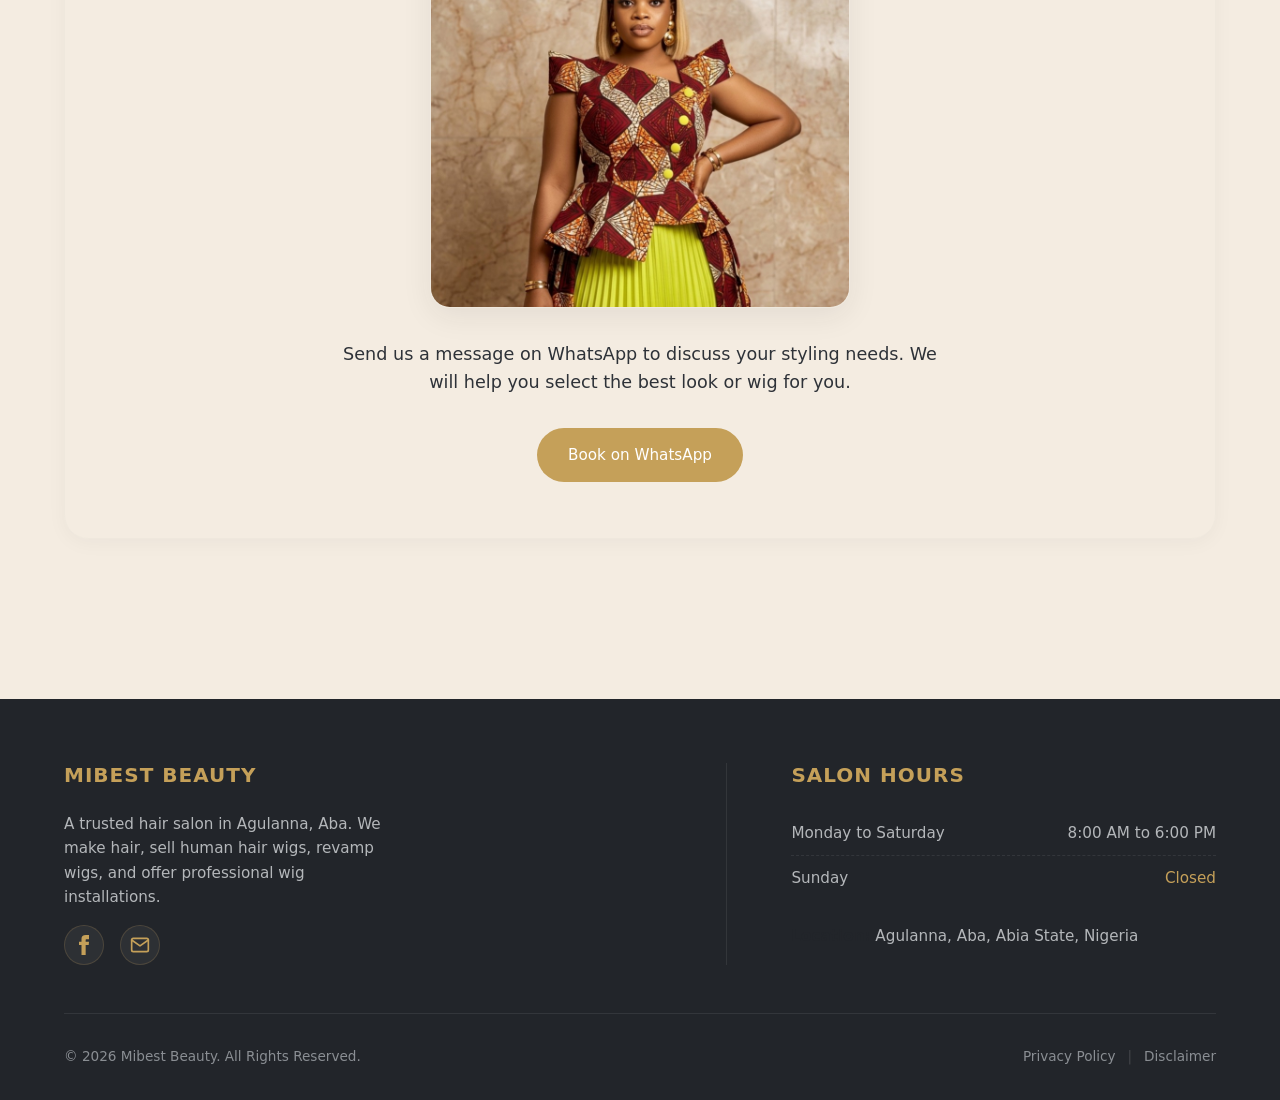
==== commit 01a2a3ad: "Update homepage Client Feedback section to display both screenshots and one text review" ====
--- a/index.html
+++ b/index.html
@@ -298,7 +298,7 @@
         </div>
         
         <div class="testimonials-grid" style="margin-bottom: 3rem;">
-          <!-- Screenshot Card -->
+          <!-- Screenshot Card 1 -->
           <div class="testimonial-screenshot-card reveal-card">
             <div class="testimonial-screenshot-container">
               <img src="assets/images/testimonials/review-screenshot-1.jpg" alt="WhatsApp conversation review from a happy client of Mibest Beauty" class="testimonial-screenshot-img">
@@ -306,13 +306,15 @@
             <p style="margin: 0; font-size: 0.9rem; color: var(--color-charcoal-light);">Feedback shared by a client after a custom wig revamping service.</p>
           </div>
 
-          <!-- Text Card 1 -->
-          <div class="testimonial-text-card reveal-card">
-            <p class="testimonial-quote">"I love my wig so much, it accepts water well and it doesn't tangle. Thank you so much."</p>
-            <span class="testimonial-client">Mibest Beauty Client</span>
-          </div>
-
-          <!-- Text Card 2 -->
+          <!-- Screenshot Card 2 -->
+          <div class="testimonial-screenshot-card reveal-card">
+            <div class="testimonial-screenshot-container">
+              <img src="assets/images/testimonials/review-screenshot-2.jpg" alt="WhatsApp conversation review from a client delighted with her braids styling at Mibest Beauty" class="testimonial-screenshot-img">
+            </div>
+            <p style="margin: 0; font-size: 0.9rem; color: var(--color-charcoal-light);">WhatsApp conversation from a client delighted with her styling.</p>
+          </div>
+
+          <!-- Text Card -->
           <div class="testimonial-text-card reveal-card">
             <p class="testimonial-quote">"My braids stayed neat for weeks. Everyone was asking me where I did it. I will come back again."</p>
             <span class="testimonial-client">Mibest Beauty Client</span>
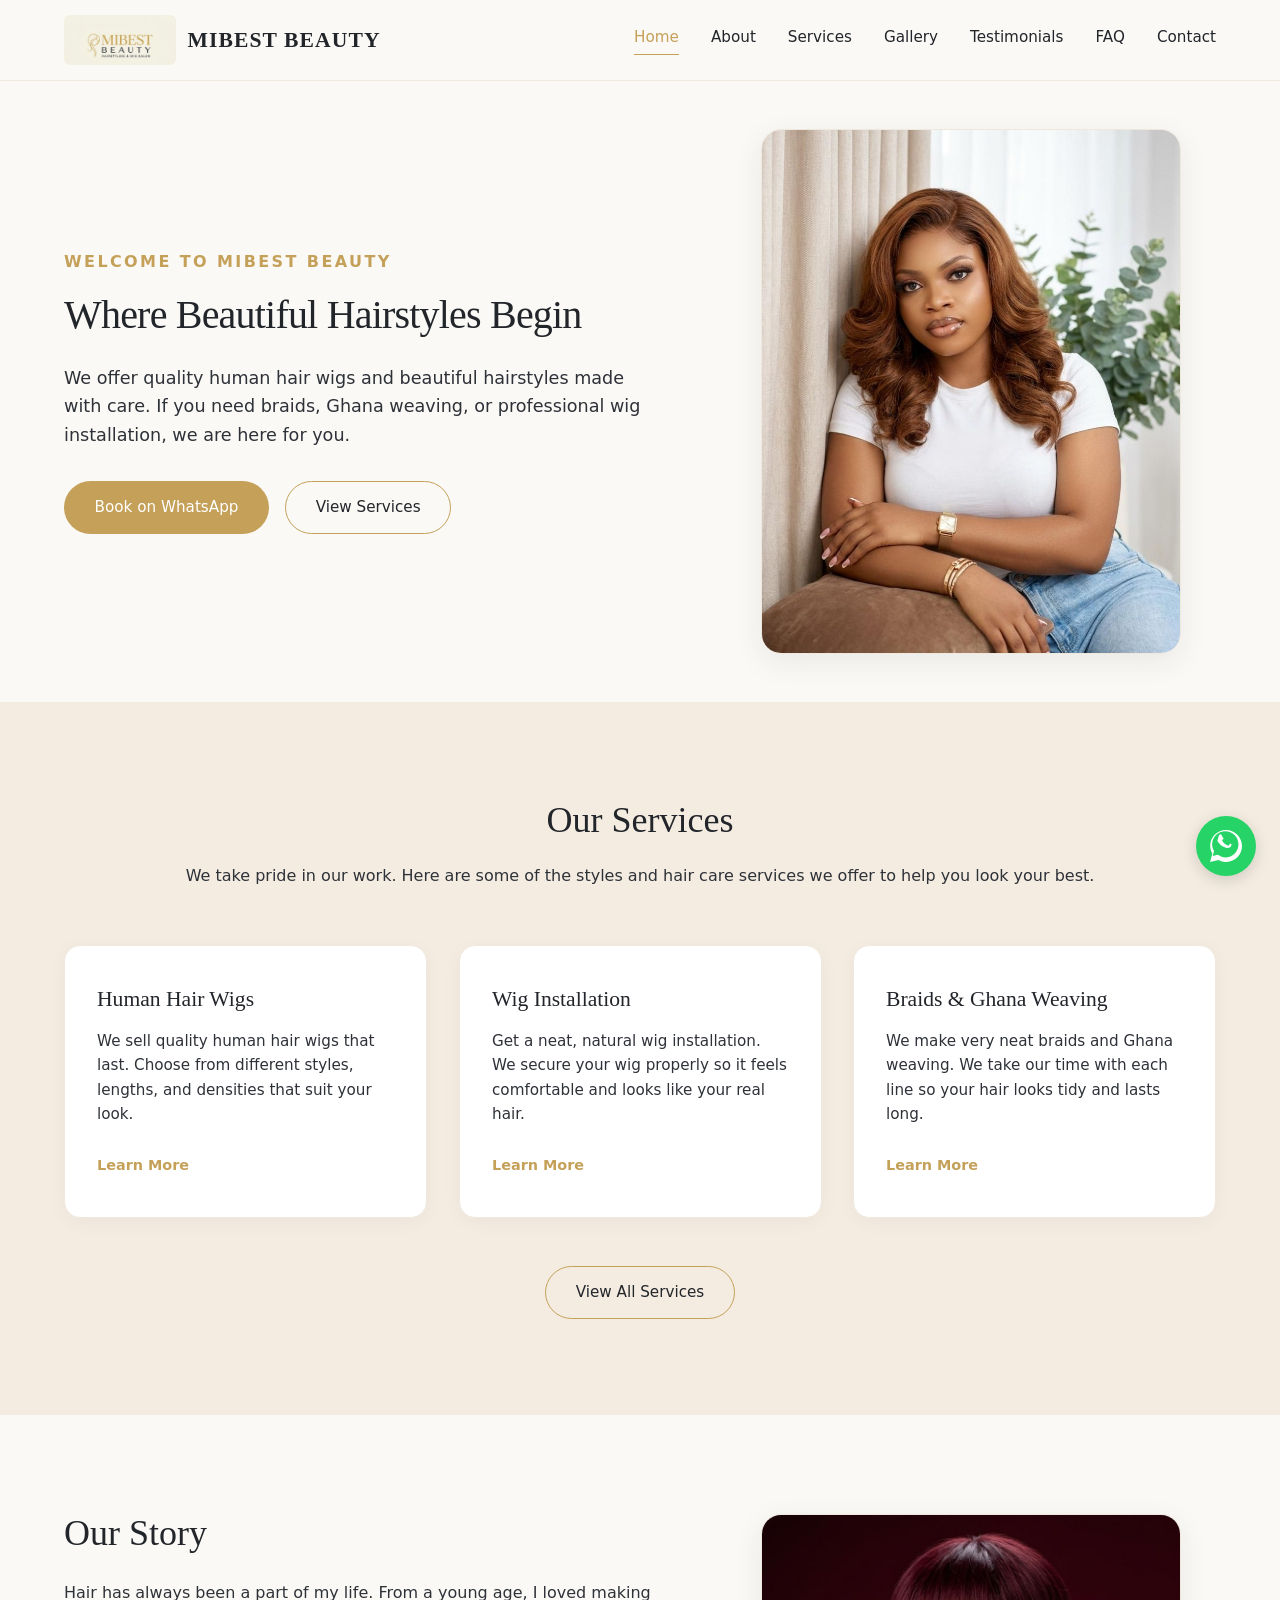
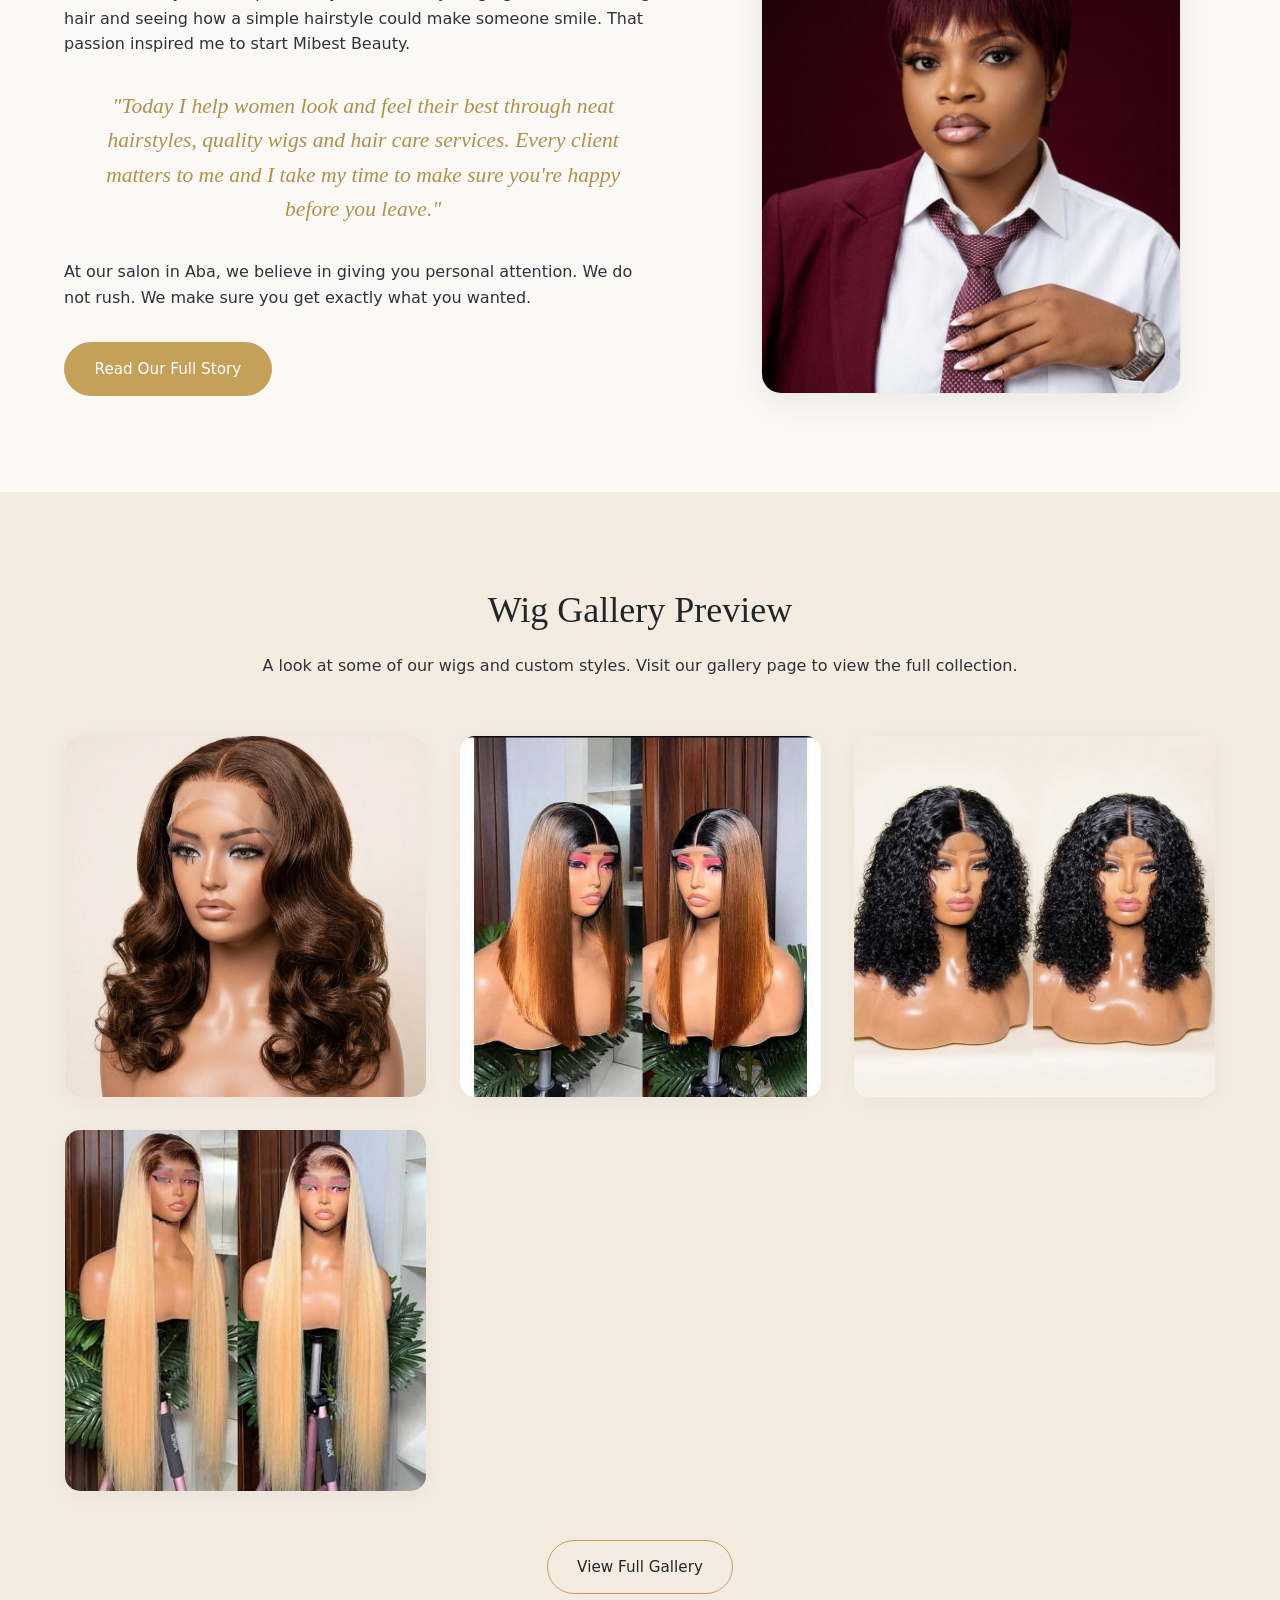
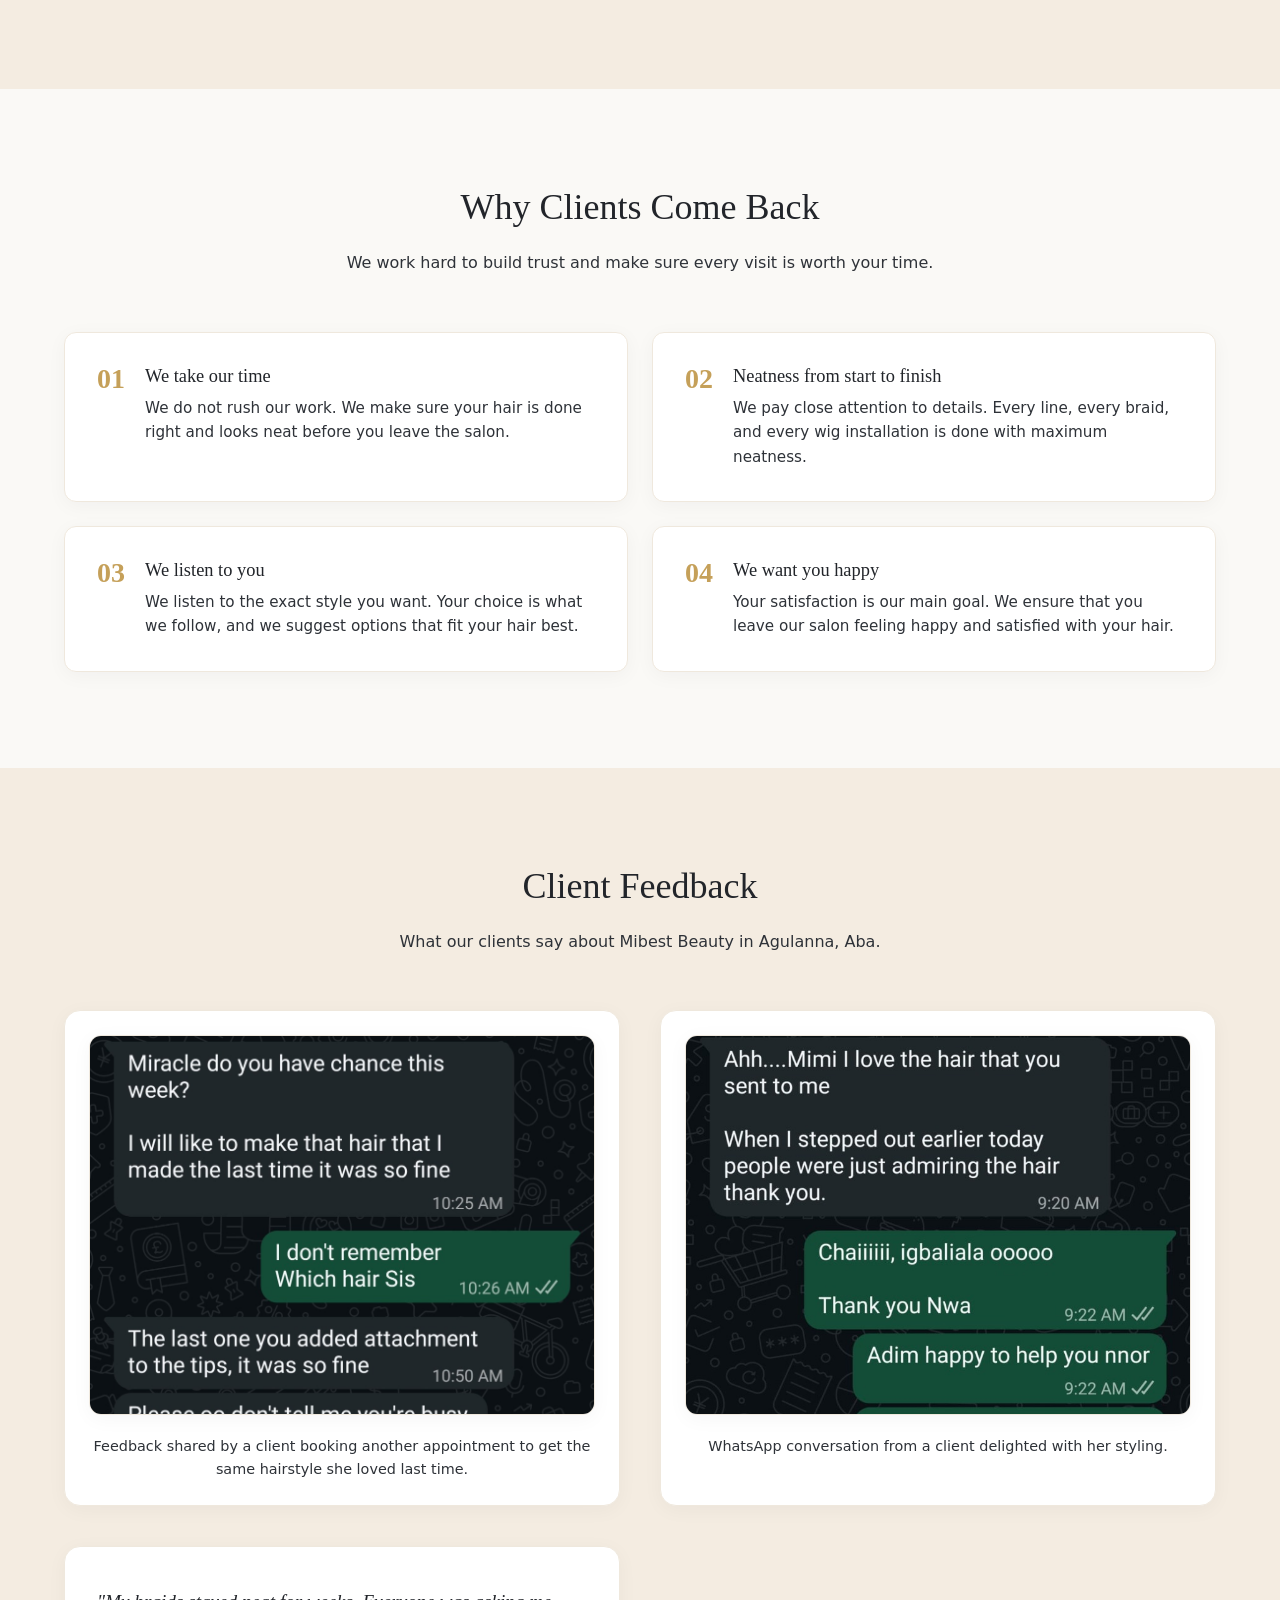
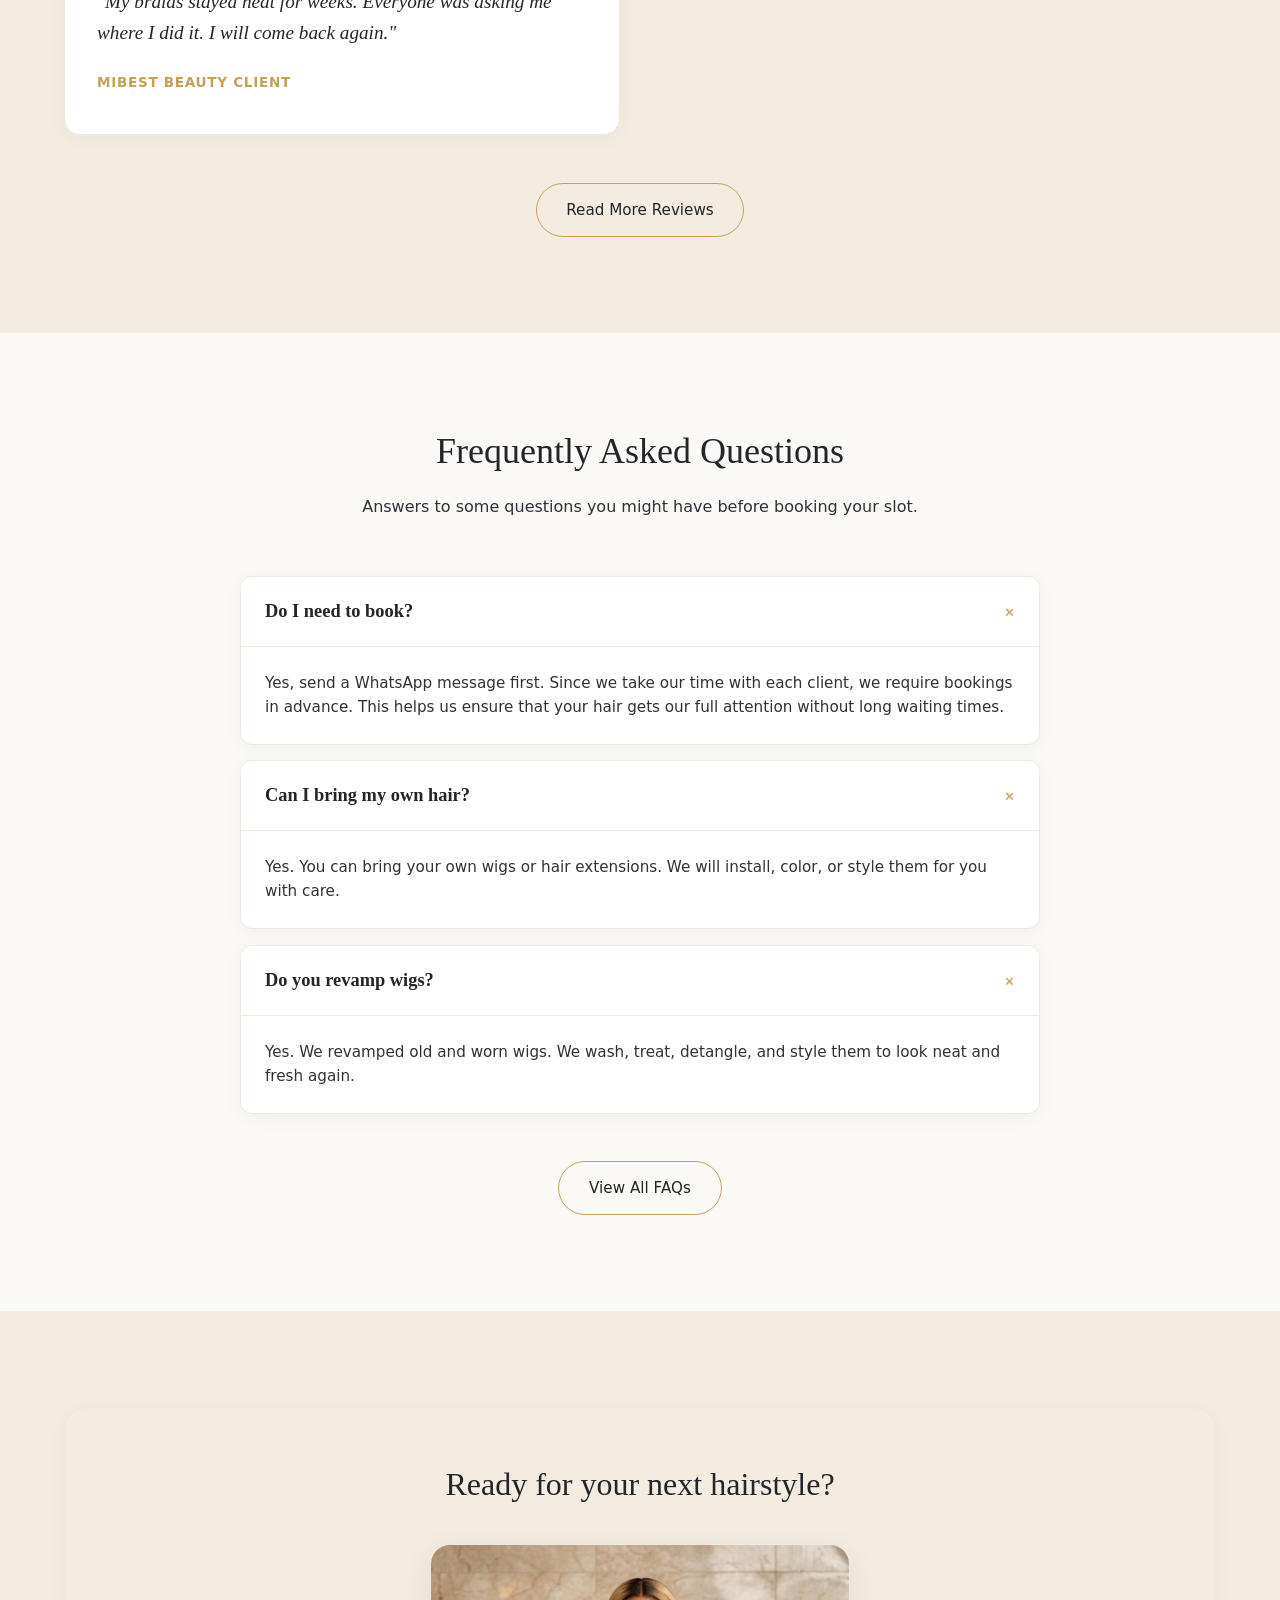
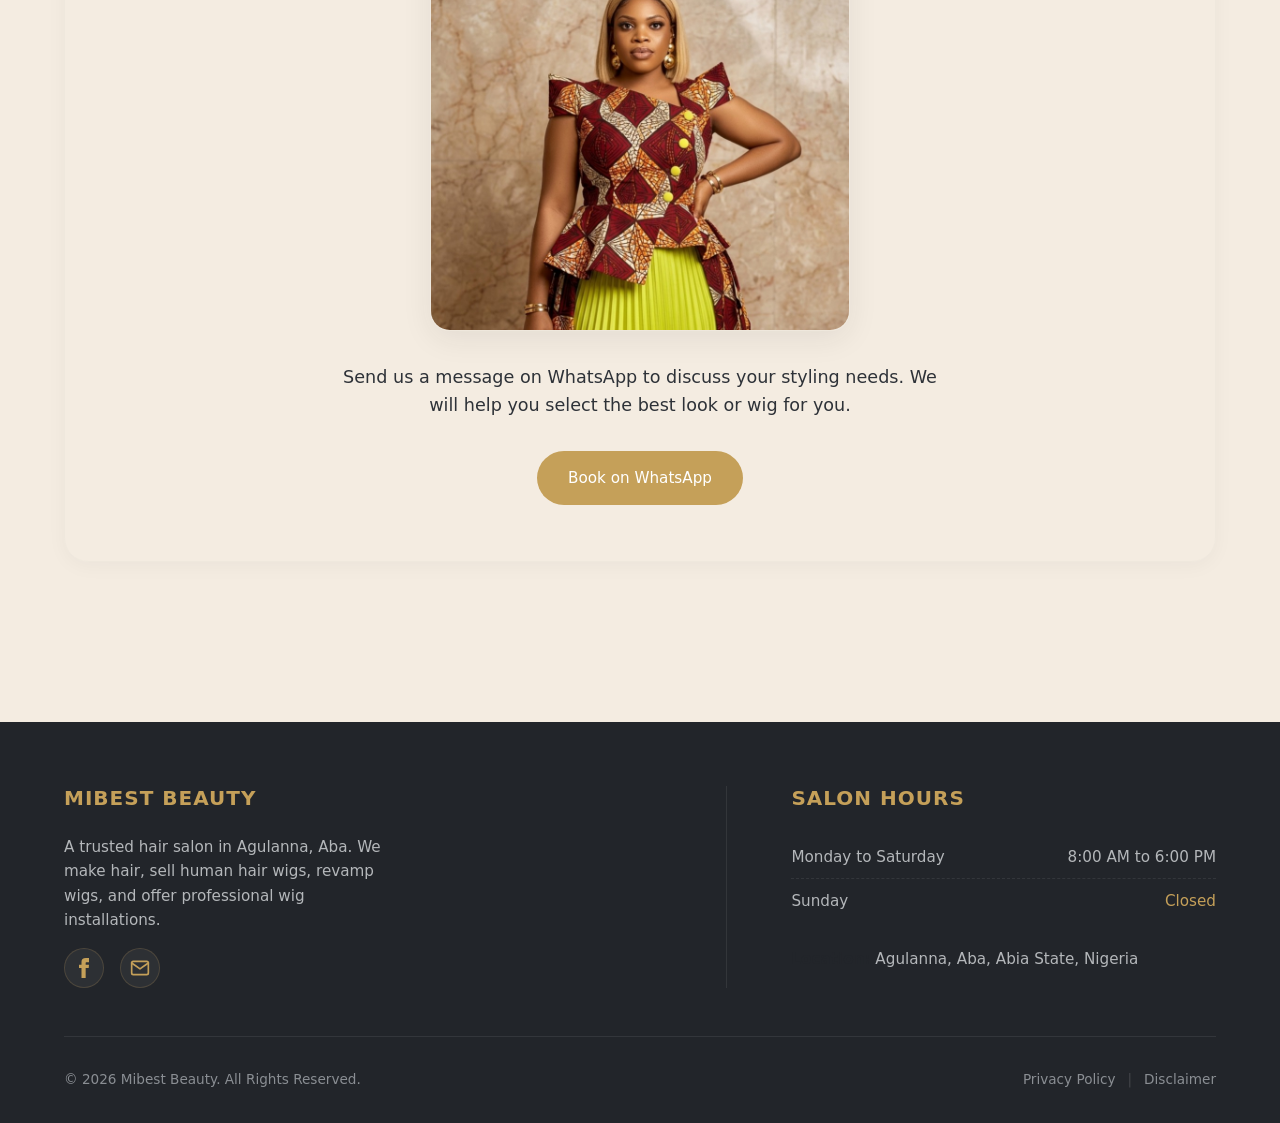
==== commit bca442cf: "Update first testimonial screenshot caption across homepage and reviews page" ====
--- a/index.html
+++ b/index.html
@@ -303,7 +303,7 @@
             <div class="testimonial-screenshot-container">
               <img src="assets/images/testimonials/review-screenshot-1.jpg" alt="WhatsApp conversation review from a happy client of Mibest Beauty" class="testimonial-screenshot-img">
             </div>
-            <p style="margin: 0; font-size: 0.9rem; color: var(--color-charcoal-light);">Feedback shared by a client after a custom wig revamping service.</p>
+            <p style="margin: 0; font-size: 0.9rem; color: var(--color-charcoal-light);">Feedback shared by a client booking another appointment to get the same hairstyle she loved last time.</p>
           </div>
 
           <!-- Screenshot Card 2 -->
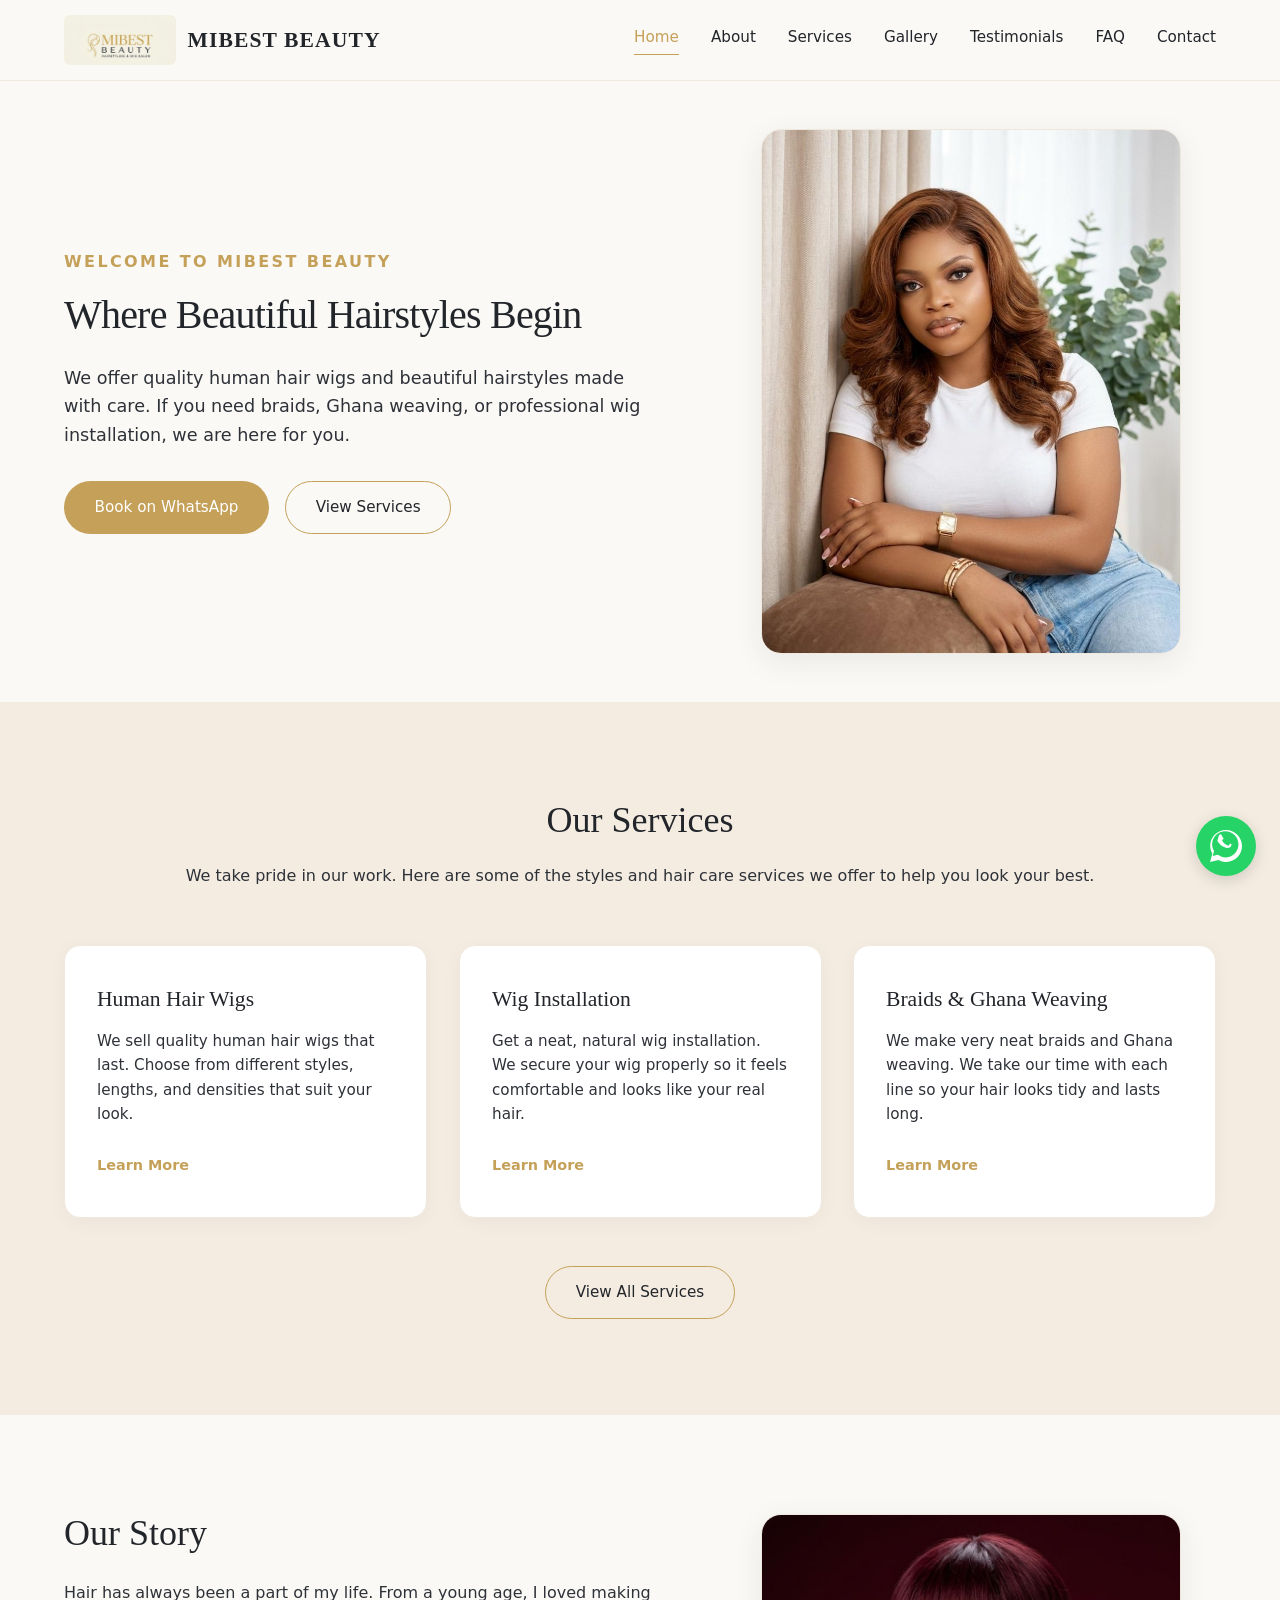
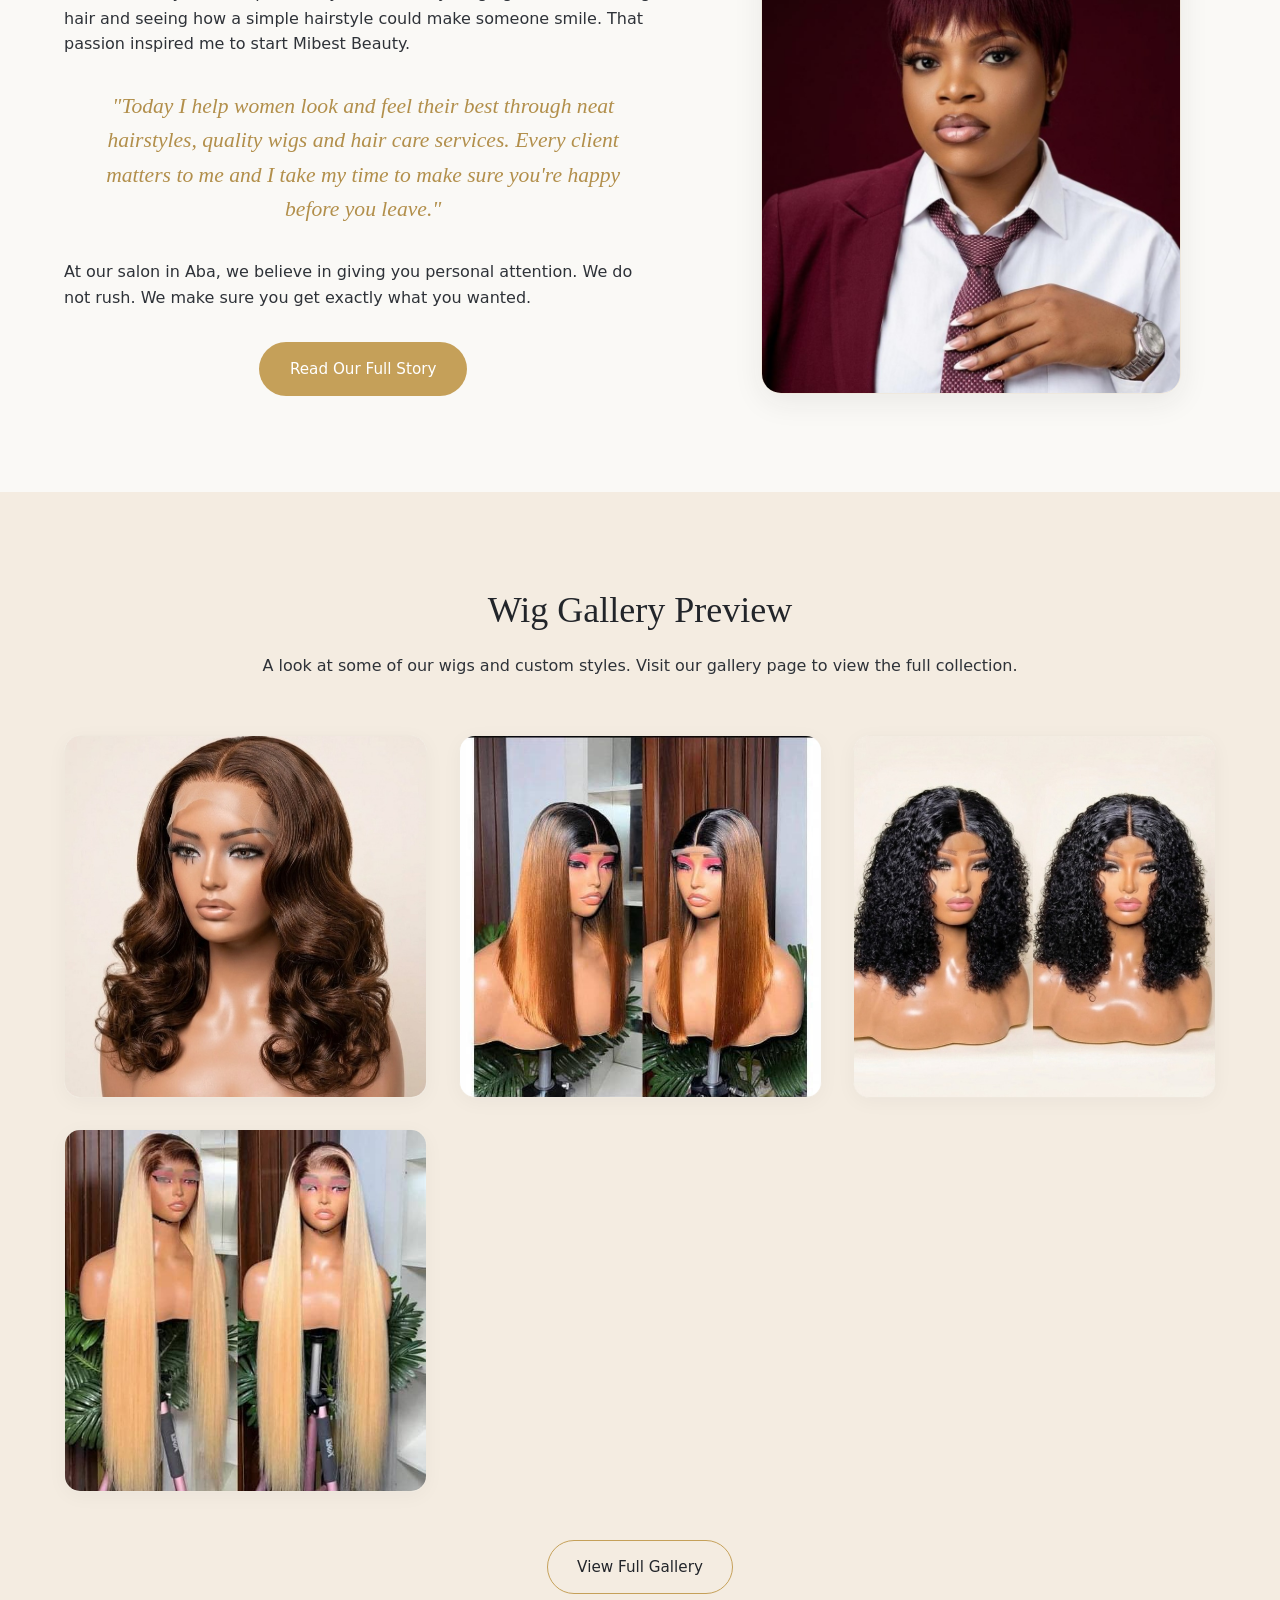
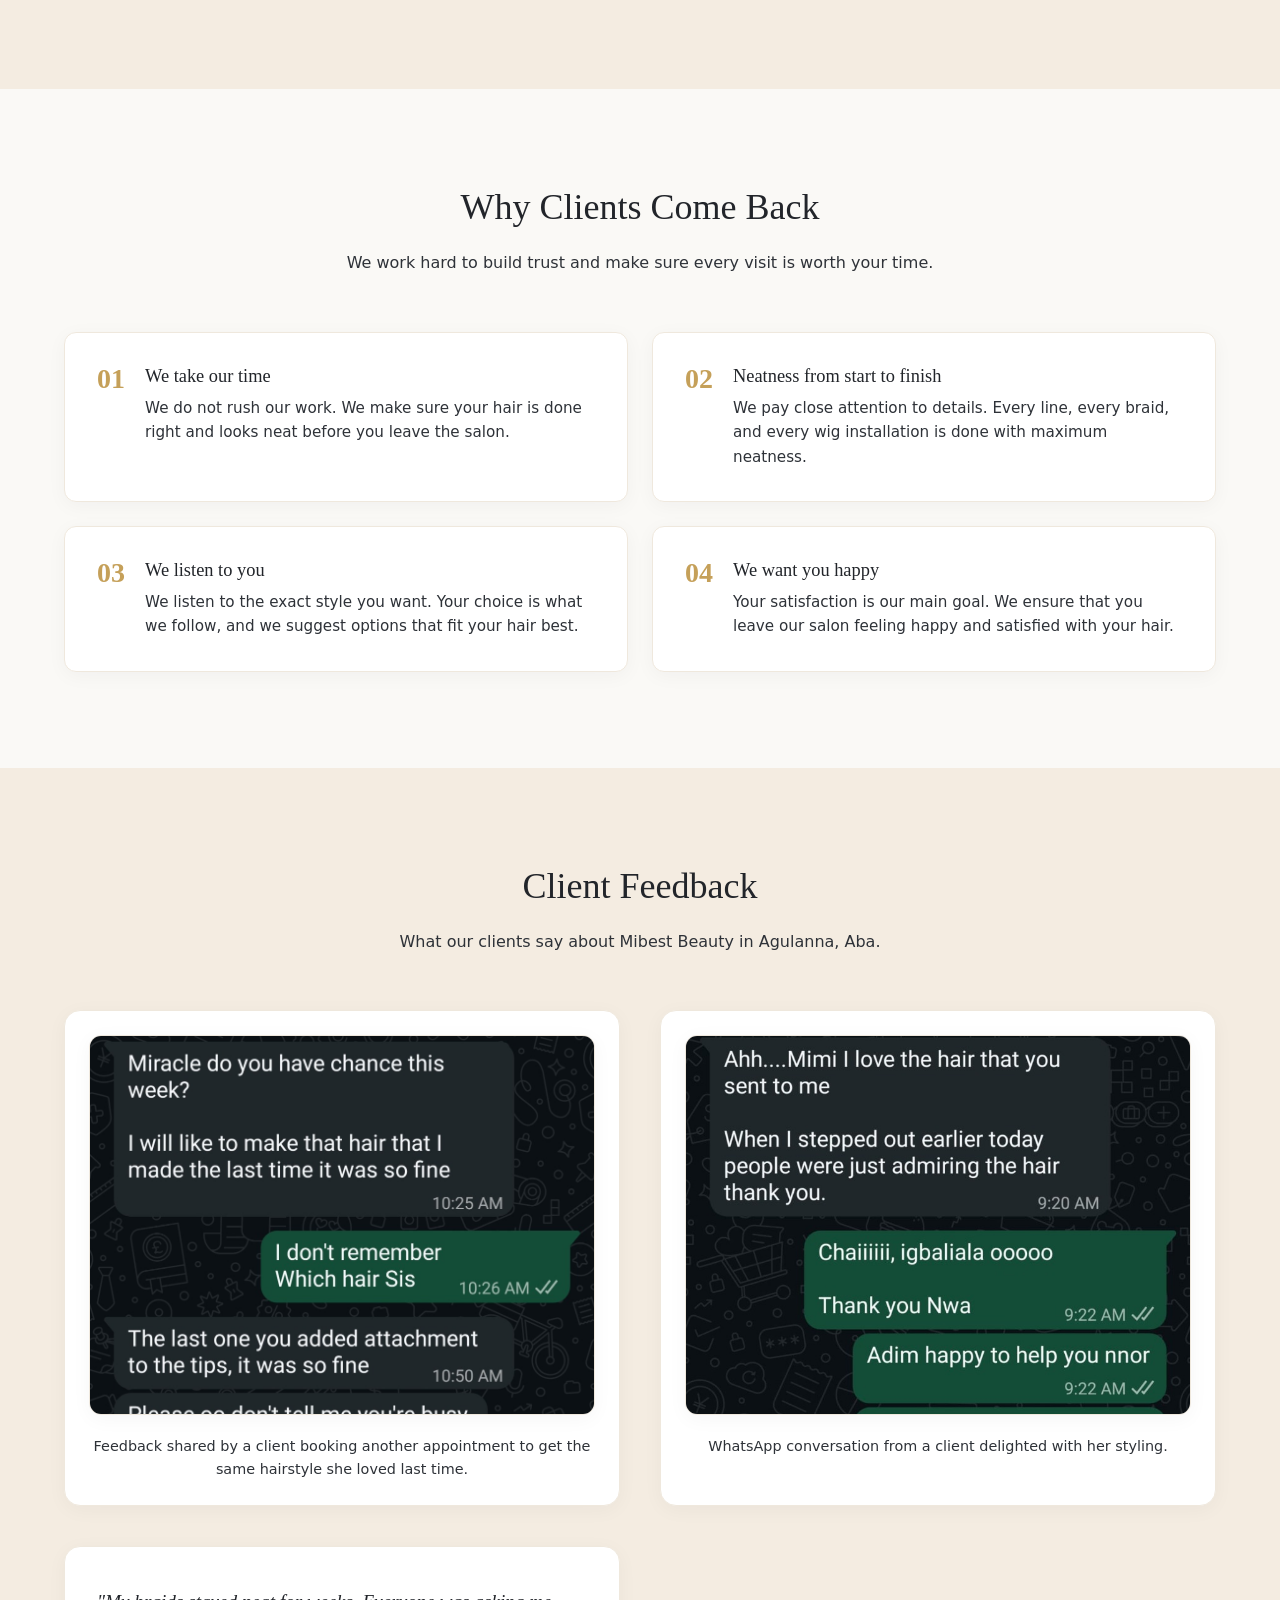
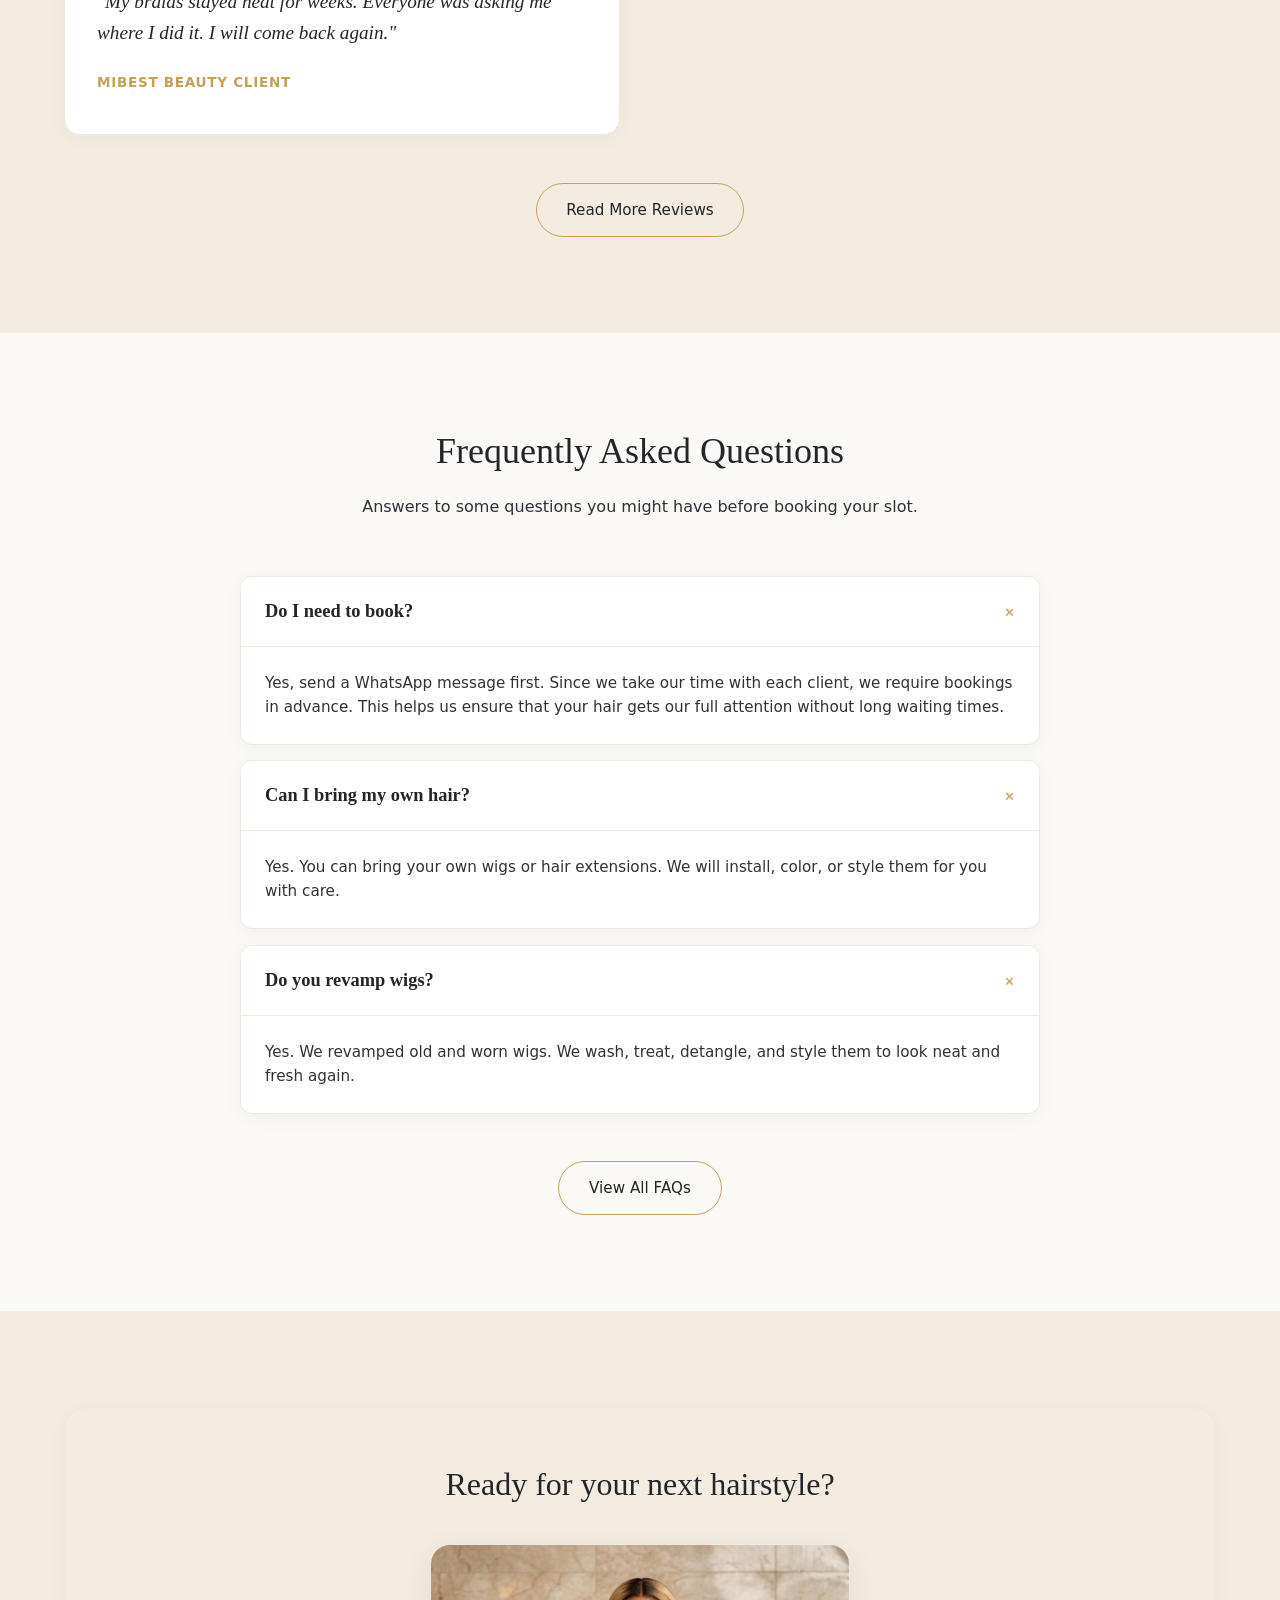
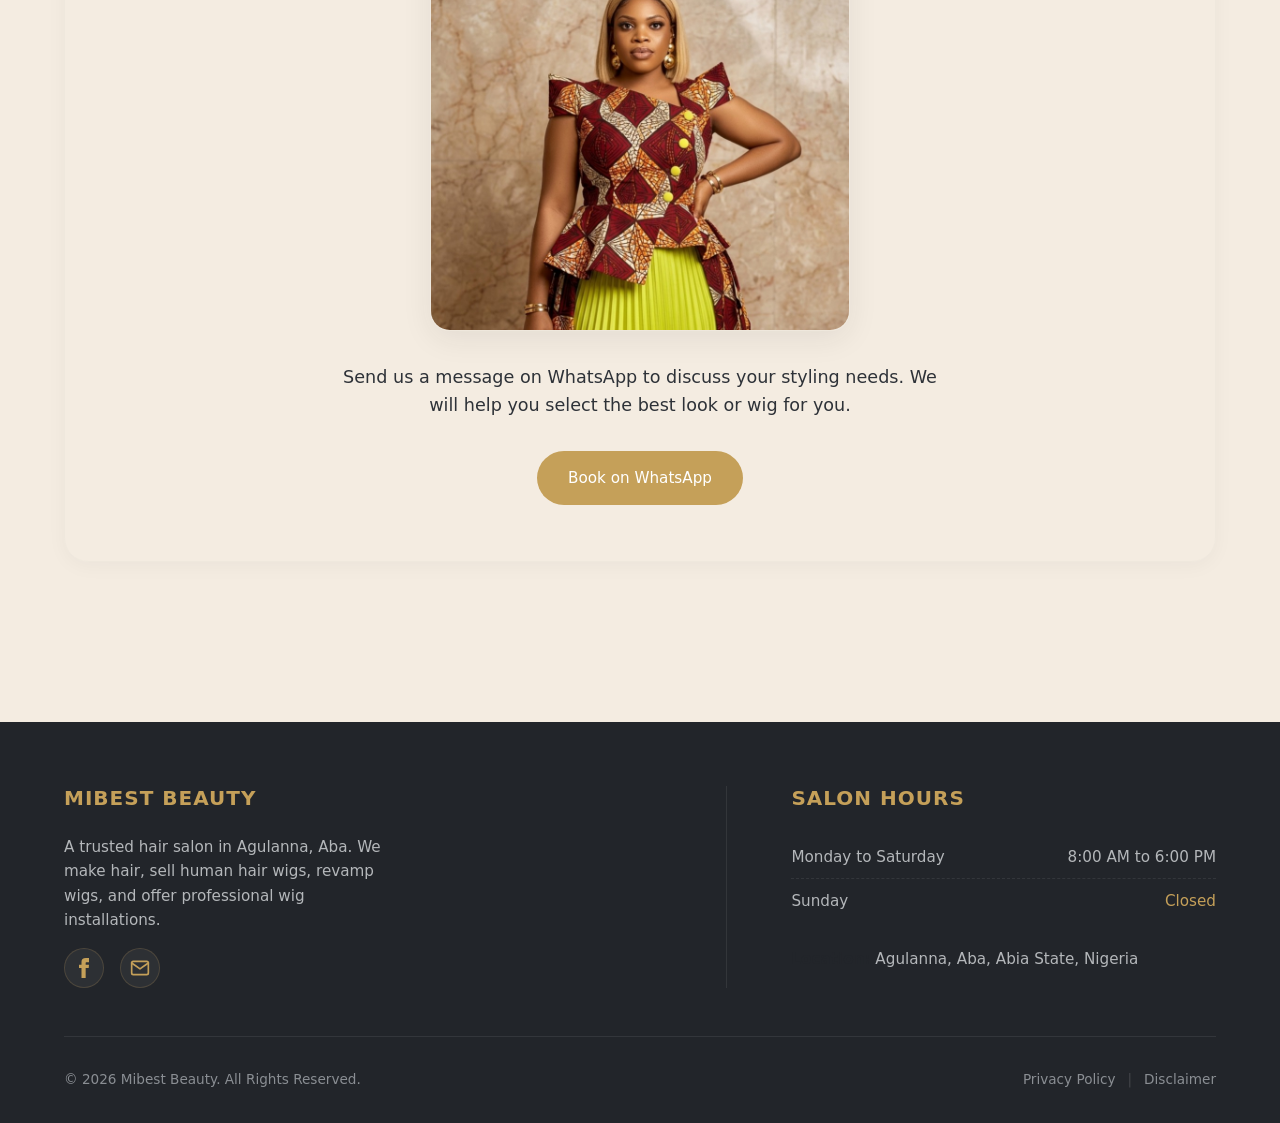
==== commit 288b548d: "Center-align 'Read Our Full Story' button container to match quote" ====
--- a/index.html
+++ b/index.html
@@ -186,7 +186,7 @@
             
             <p class="about-quote">"Today I help women look and feel their best through neat hairstyles, quality wigs and hair care services. Every client matters to me and I take my time to make sure you're happy before you leave."</p>
             <p>At our salon in Aba, we believe in giving you personal attention. We do not rush. We make sure you get exactly what you wanted.</p>
-            <div style="margin-top: 2rem;">
+            <div class="about-btn-container" style="margin-top: 2rem;">
               <a href="about.html" class="btn btn-primary">Read Our Full Story</a>
             </div>
           </div>
--- a/css/styles.css
+++ b/css/styles.css
@@ -402,6 +402,10 @@
   font-style: italic;
   text-align: center;
   padding: 0 1rem;
+}
+
+.about-btn-container {
+  text-align: center;
 }
 
 .about-image-container {
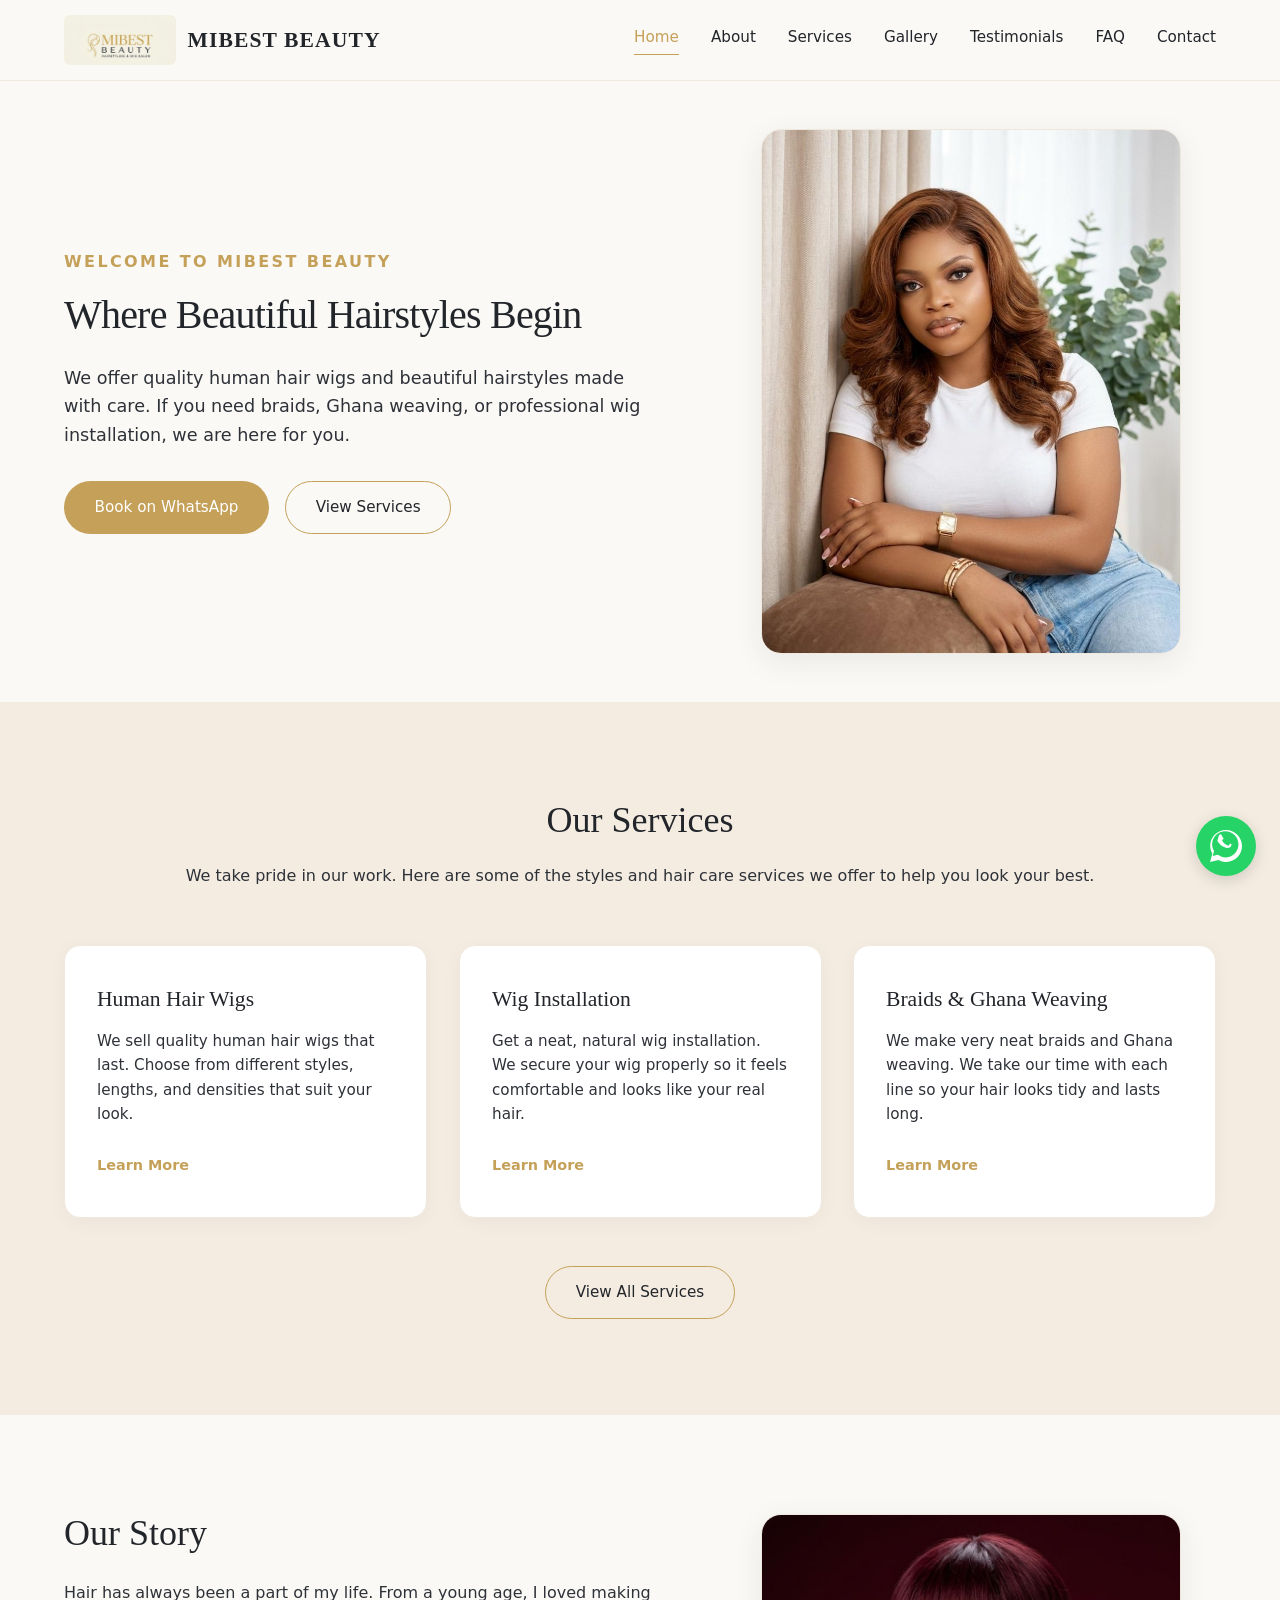
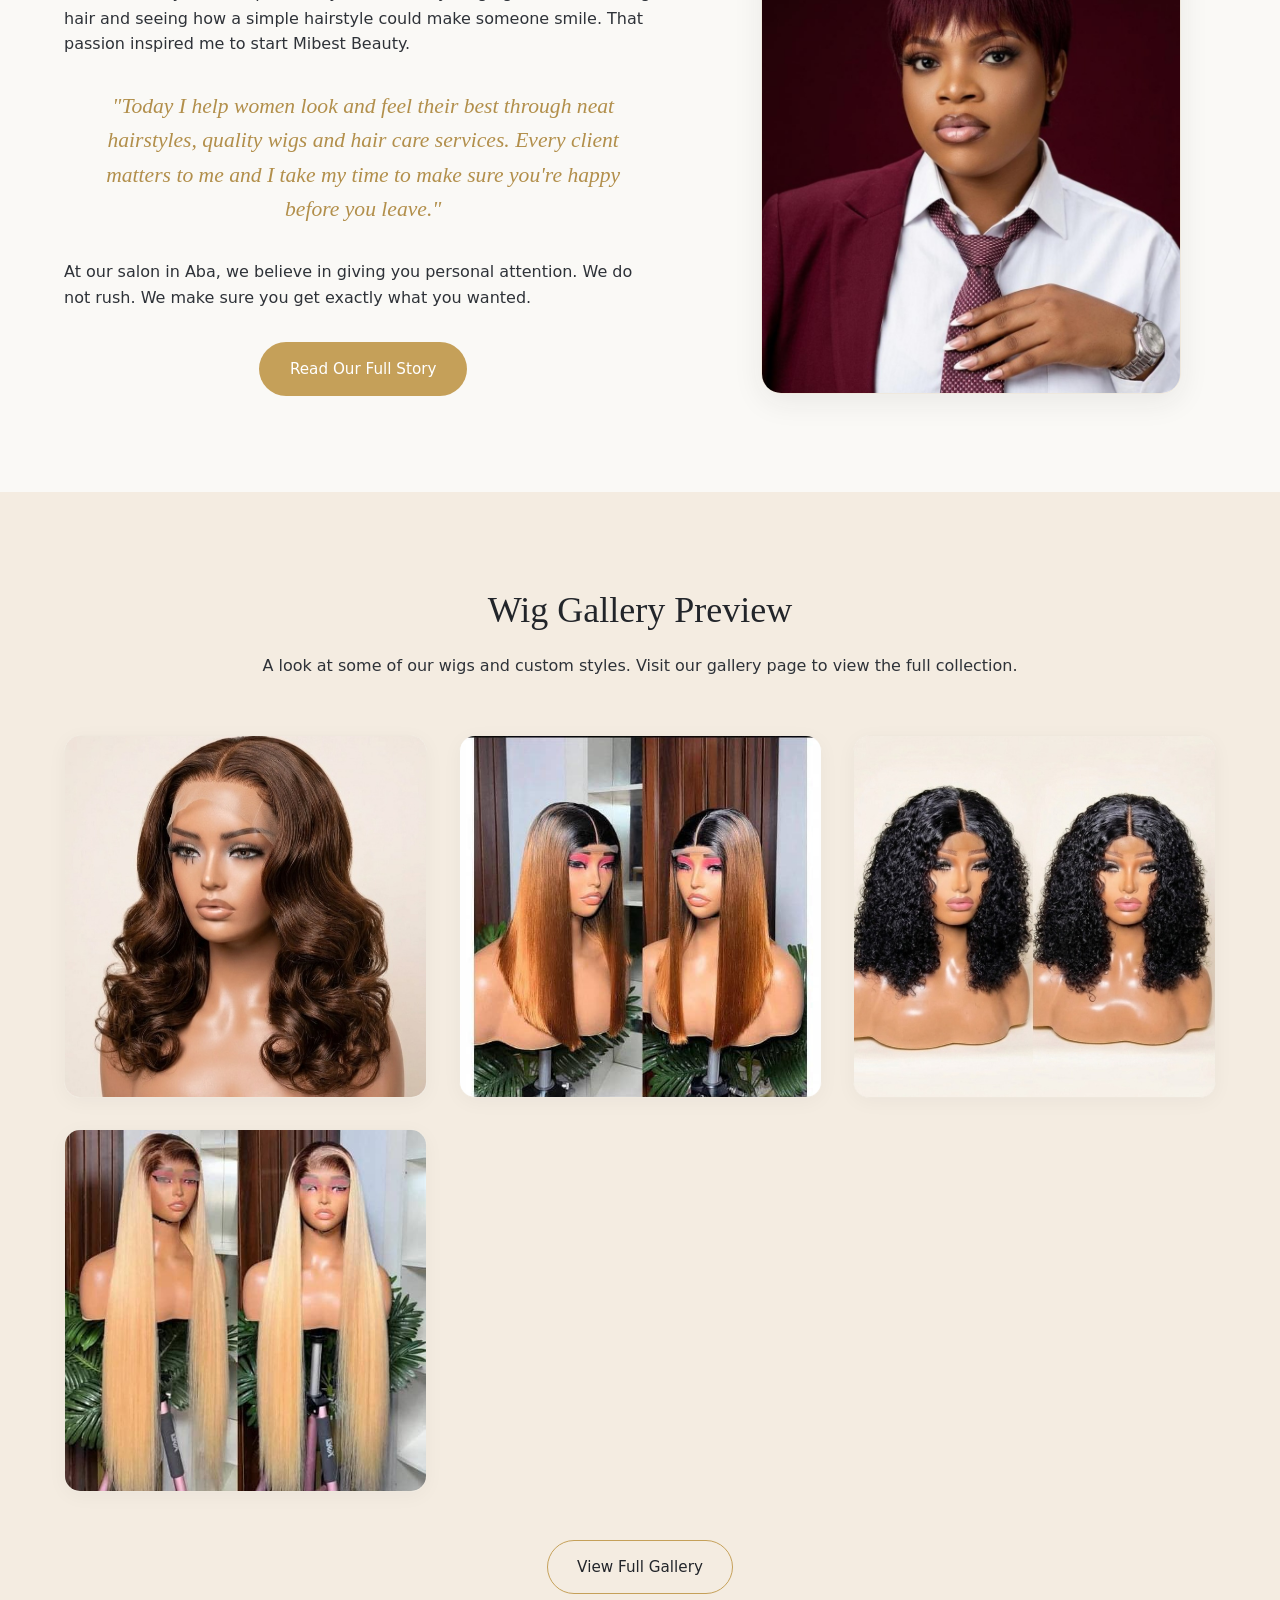
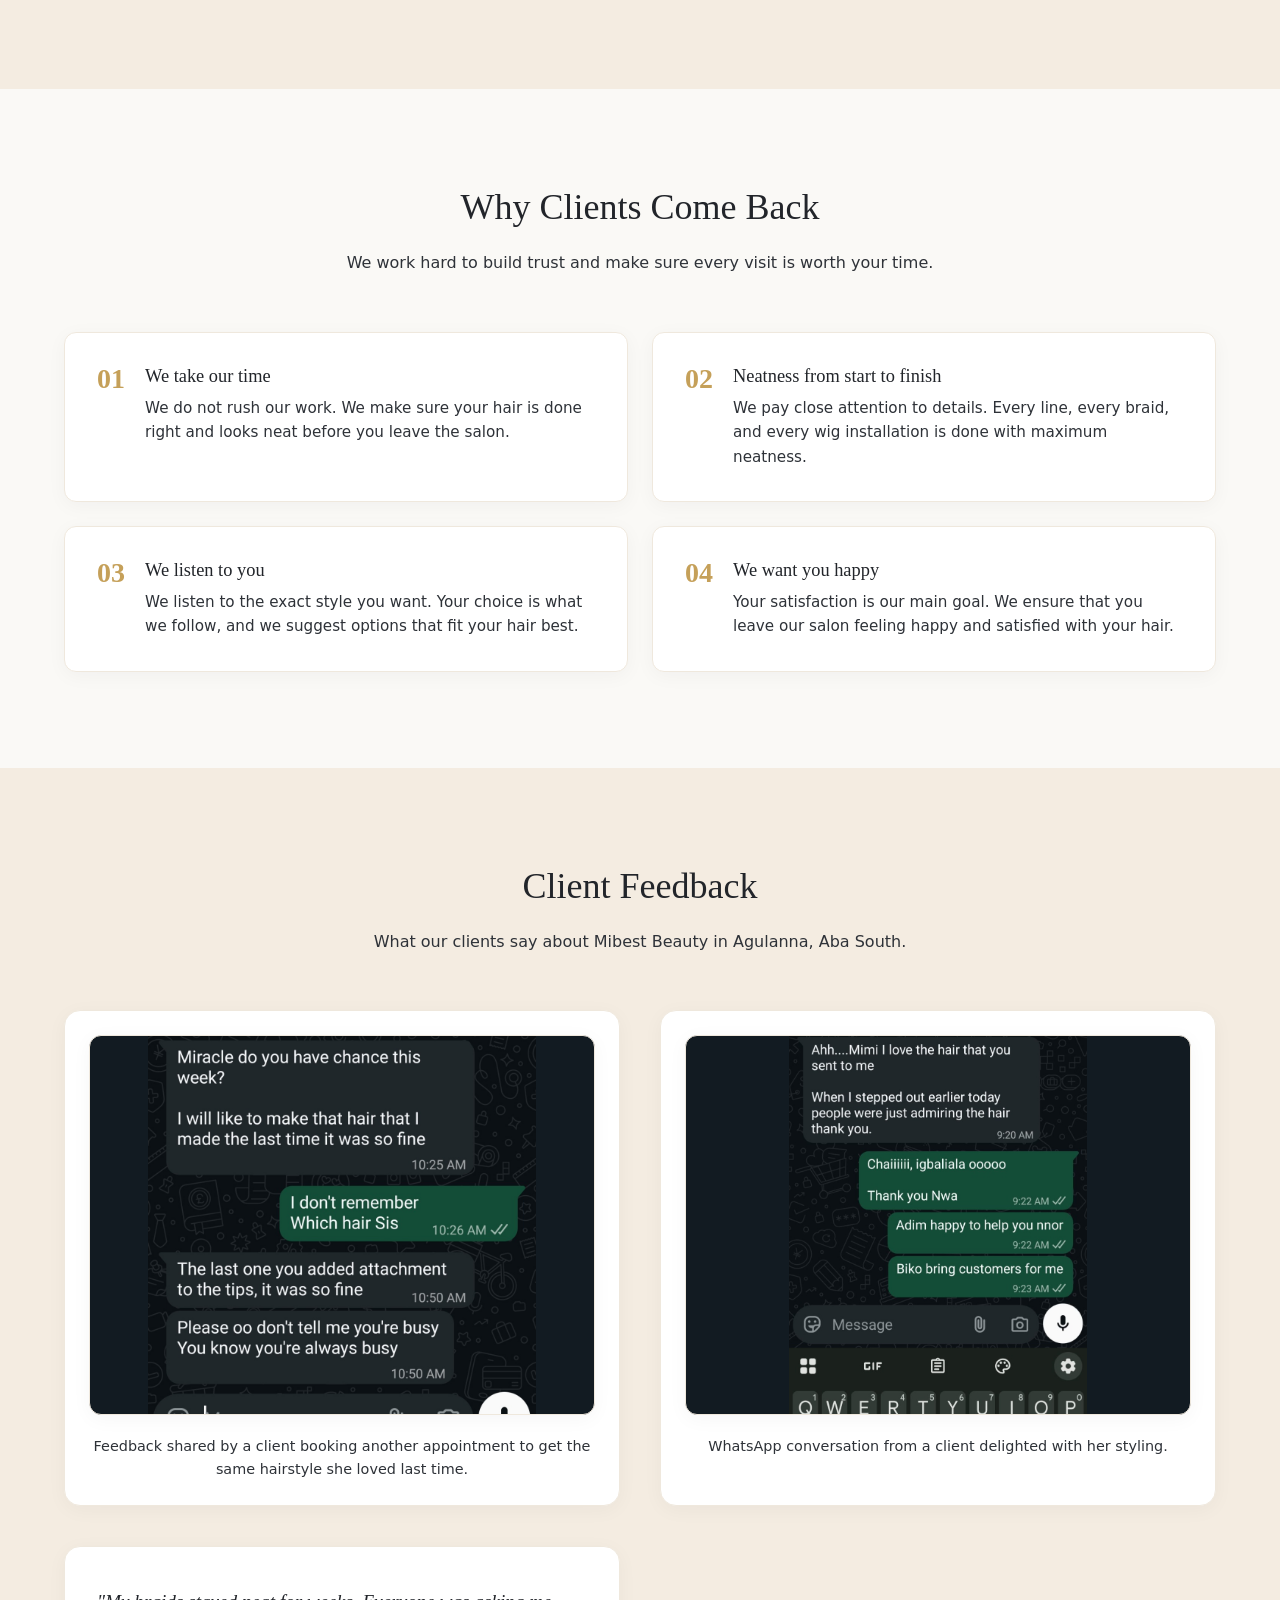
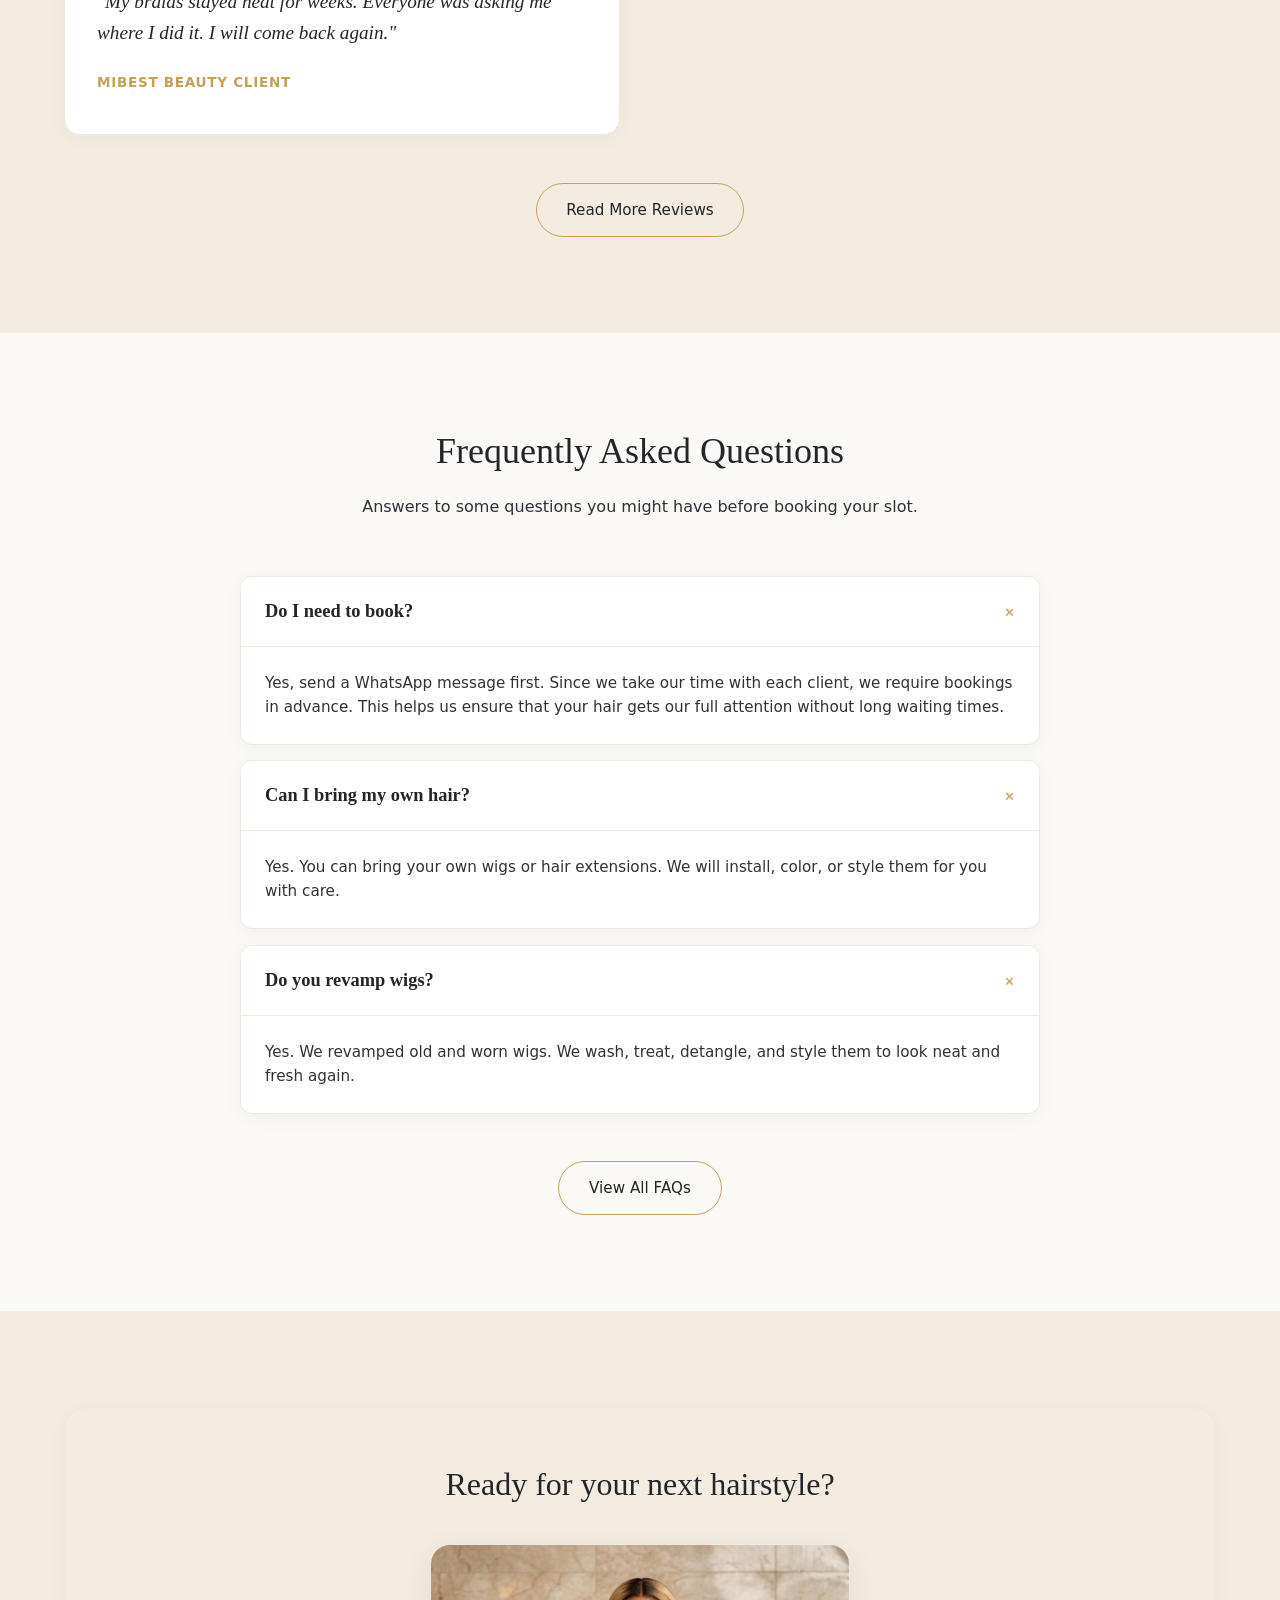
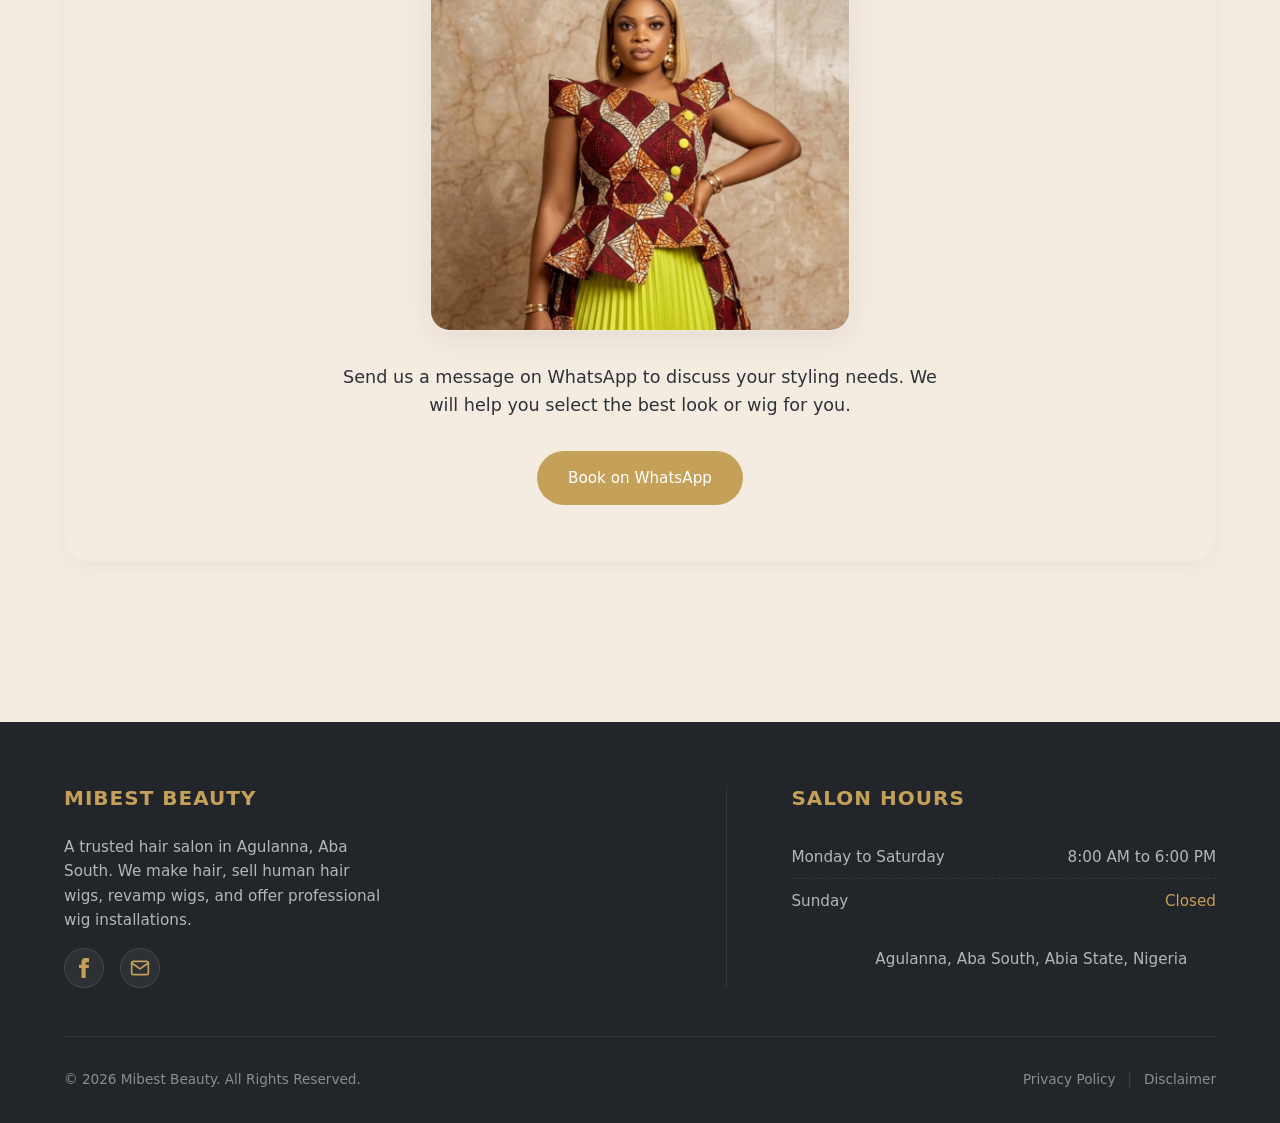
==== commit 5c9a1cb8: "Specify location as Aba South and fix review screenshot cropping on mobile" ====
--- a/index.html
+++ b/index.html
@@ -5,7 +5,7 @@
   <meta name="viewport" content="width=device-width, initial-scale=1.0">
   <meta http-equiv="Content-Security-Policy" content="default-src 'self'; script-src 'self' 'unsafe-inline'; style-src 'self' 'unsafe-inline' https://fonts.googleapis.com; font-src 'self' https://fonts.gstatic.com; img-src 'self' data: https://mibestbeauty.com.ng; connect-src 'self'; frame-src 'self';">
   <title>Mibest Beauty | Hair Salon and Wig Installation in Aba</title>
-  <meta name="description" content="Welcome to Mibest Beauty in Agulanna, Aba. We offer neat braids, Ghana weaving, wig installation, wig revamping, and quality human hair wigs. Book your appointment on WhatsApp.">
+  <meta name="description" content="Welcome to Mibest Beauty in Agulanna, Aba South. We offer neat braids, Ghana weaving, wig installation, wig revamping, and quality human hair wigs. Book your appointment on WhatsApp.">
   <link rel="canonical" href="https://mibestbeauty.com.ng/">
   
   <!-- Favicon -->
@@ -19,14 +19,14 @@
   <meta property="og:type" content="website">
   <meta property="og:url" content="https://mibestbeauty.com.ng/">
   <meta property="og:title" content="Mibest Beauty | Hair Salon and Wig Installation in Aba">
-  <meta property="og:description" content="Welcome to Mibest Beauty in Agulanna, Aba. We offer neat braids, Ghana weaving, wig installation, wig revamping, and quality human hair wigs. Book your appointment on WhatsApp.">
+  <meta property="og:description" content="Welcome to Mibest Beauty in Agulanna, Aba South. We offer neat braids, Ghana weaving, wig installation, wig revamping, and quality human hair wigs. Book your appointment on WhatsApp.">
   <meta property="og:image" content="https://mibestbeauty.com.ng/assets/images/og-image.png">
 
   <!-- Twitter -->
   <meta property="twitter:card" content="summary_large_image">
   <meta property="twitter:url" content="https://mibestbeauty.com.ng/">
   <meta property="twitter:title" content="Mibest Beauty | Hair Salon and Wig Installation in Aba">
-  <meta property="twitter:description" content="Welcome to Mibest Beauty in Agulanna, Aba. We offer neat braids, Ghana weaving, wig installation, wig revamping, and quality human hair wigs. Book your appointment on WhatsApp.">
+  <meta property="twitter:description" content="Welcome to Mibest Beauty in Agulanna, Aba South. We offer neat braids, Ghana weaving, wig installation, wig revamping, and quality human hair wigs. Book your appointment on WhatsApp.">
   <meta property="twitter:image" content="https://mibestbeauty.com.ng/assets/images/og-image.png">
   
   <!-- CSS Stylesheet -->
@@ -48,7 +48,7 @@
     "address": {
       "@type": "PostalAddress",
       "streetAddress": "Agulanna",
-      "addressLocality": "Aba",
+      "addressLocality": "Aba South",
       "addressRegion": "Abia State",
       "addressCountry": "NG"
     },
@@ -77,7 +77,7 @@
   <header class="header-nav" id="mainHeader">
     <div class="nav-container">
       <a href="index.html" class="logo-link">
-        <img src="assets/images/logo.jpg" alt="Mibest Beauty logo for hair salon and wig shop in Agulanna Aba" class="logo-img">
+        <img src="assets/images/logo.jpg" alt="Mibest Beauty logo for hair salon and wig shop in Agulanna, Aba South" class="logo-img">
         <span class="logo-text">Mibest Beauty</span>
       </a>
       
@@ -294,7 +294,7 @@
       <div class="container">
         <div class="section-header text-center reveal">
           <h2>Client Feedback</h2>
-          <p>What our clients say about Mibest Beauty in Agulanna, Aba.</p>
+          <p>What our clients say about Mibest Beauty in Agulanna, Aba South.</p>
         </div>
         
         <div class="testimonials-grid" style="margin-bottom: 3rem;">
@@ -399,7 +399,7 @@
       <div class="footer-grid">
         <div class="footer-col footer-about">
           <h3>Mibest Beauty</h3>
-          <p>A trusted hair salon in Agulanna, Aba. We make hair, sell human hair wigs, revamp wigs, and offer professional wig installations.</p>
+          <p>A trusted hair salon in Agulanna, Aba South. We make hair, sell human hair wigs, revamp wigs, and offer professional wig installations.</p>
           <div class="footer-socials">
             <a href="https://www.facebook.com/share/1BmTVVYEfg/" class="social-icon" target="_blank" rel="noopener noreferrer" aria-label="Follow us on Facebook">
               <svg width="20" height="20" viewBox="0 0 24 24" fill="currentColor">
@@ -427,7 +427,7 @@
               <span class="hours-status">Closed</span>
             </li>
           </ul>
-          <p class="footer-location"><strong>Location:</strong> Agulanna, Aba, Abia State, Nigeria</p>
+          <p class="footer-location"><strong>Location:</strong> Agulanna, Aba South, Abia State, Nigeria</p>
         </div>
       </div>
       
--- a/css/styles.css
+++ b/css/styles.css
@@ -560,7 +560,7 @@
 }
 
 .testimonial-screenshot-container {
-  background-color: var(--white);
+  background-color: #121b22; /* WhatsApp dark mode chat bg to blend seamlessly */
   border-radius: 12px;
   height: 380px;
   display: flex;
@@ -575,8 +575,8 @@
 .testimonial-screenshot-img {
   width: 100%;
   height: 100%;
-  object-fit: cover;
-  object-position: top center;
+  object-fit: contain; /* displays full screenshot on all screens without cropping */
+  object-position: center;
   transition: var(--transition-smooth);
 }
 
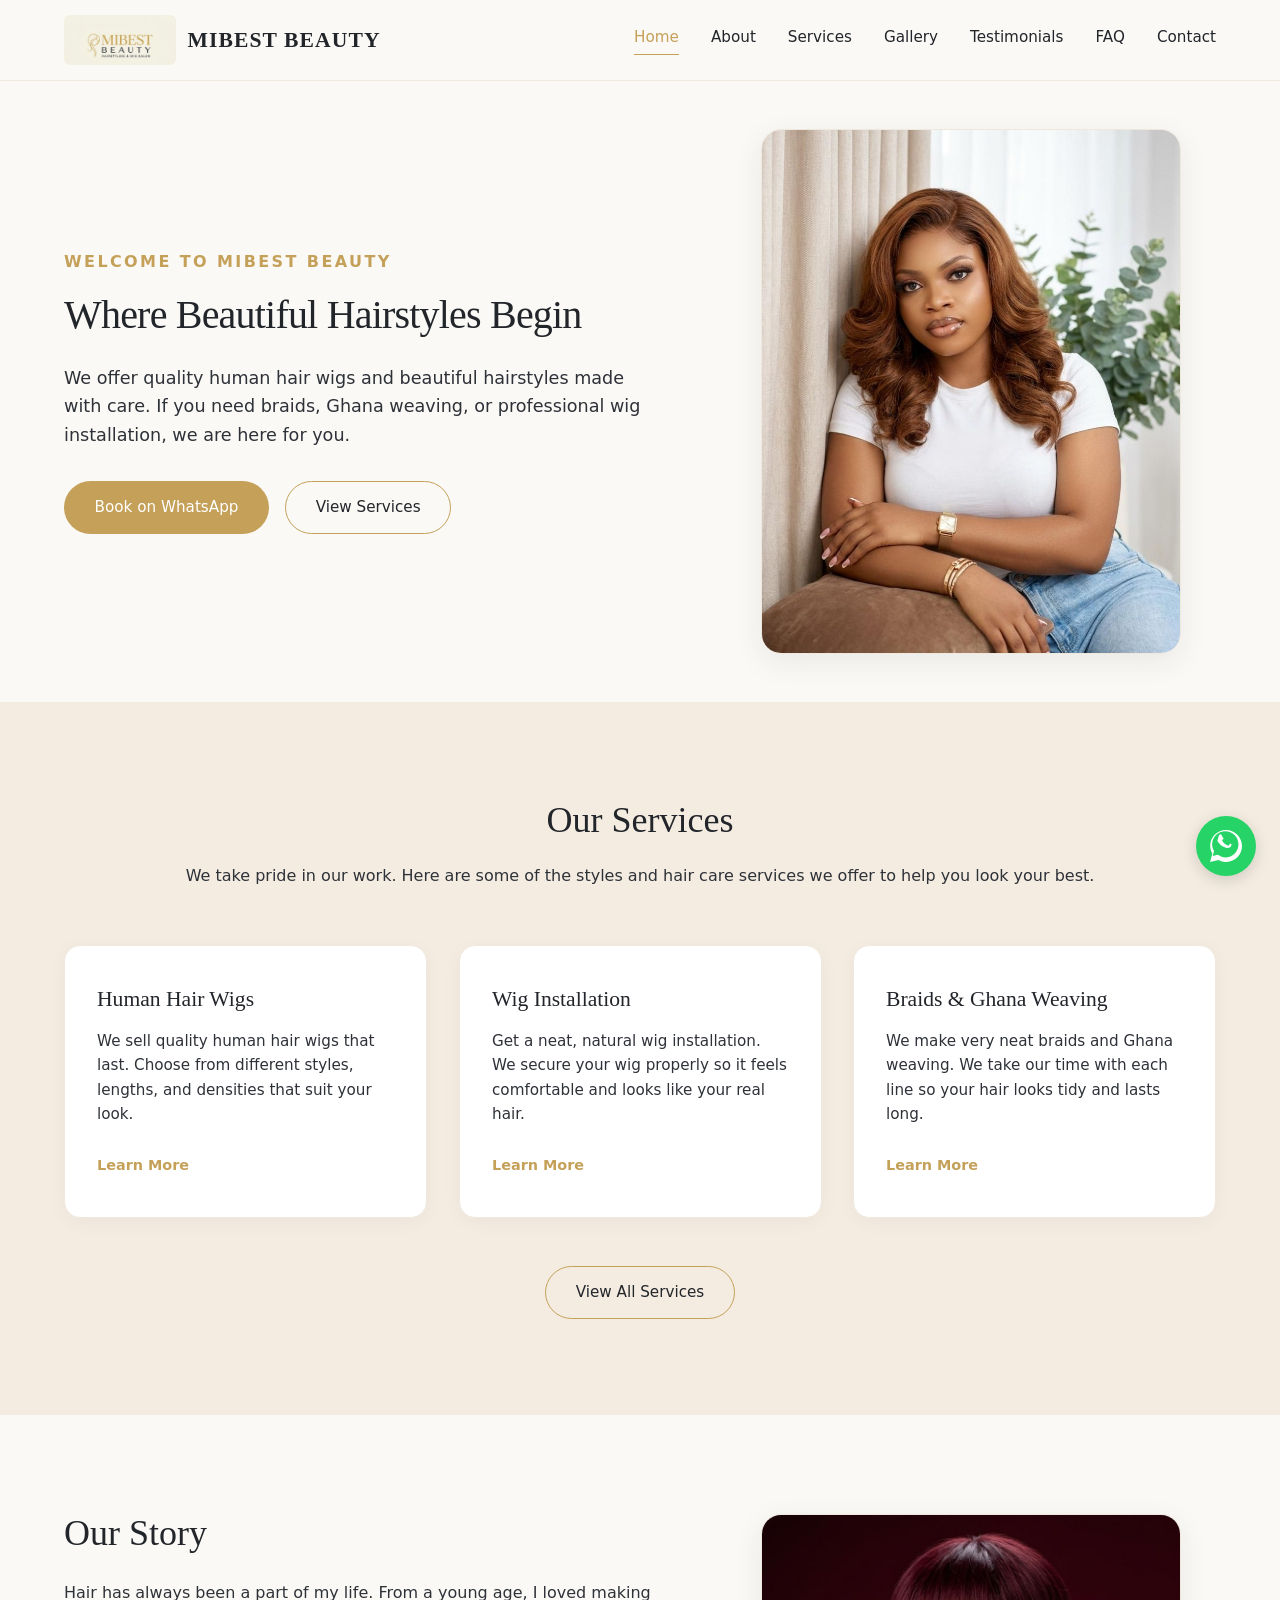
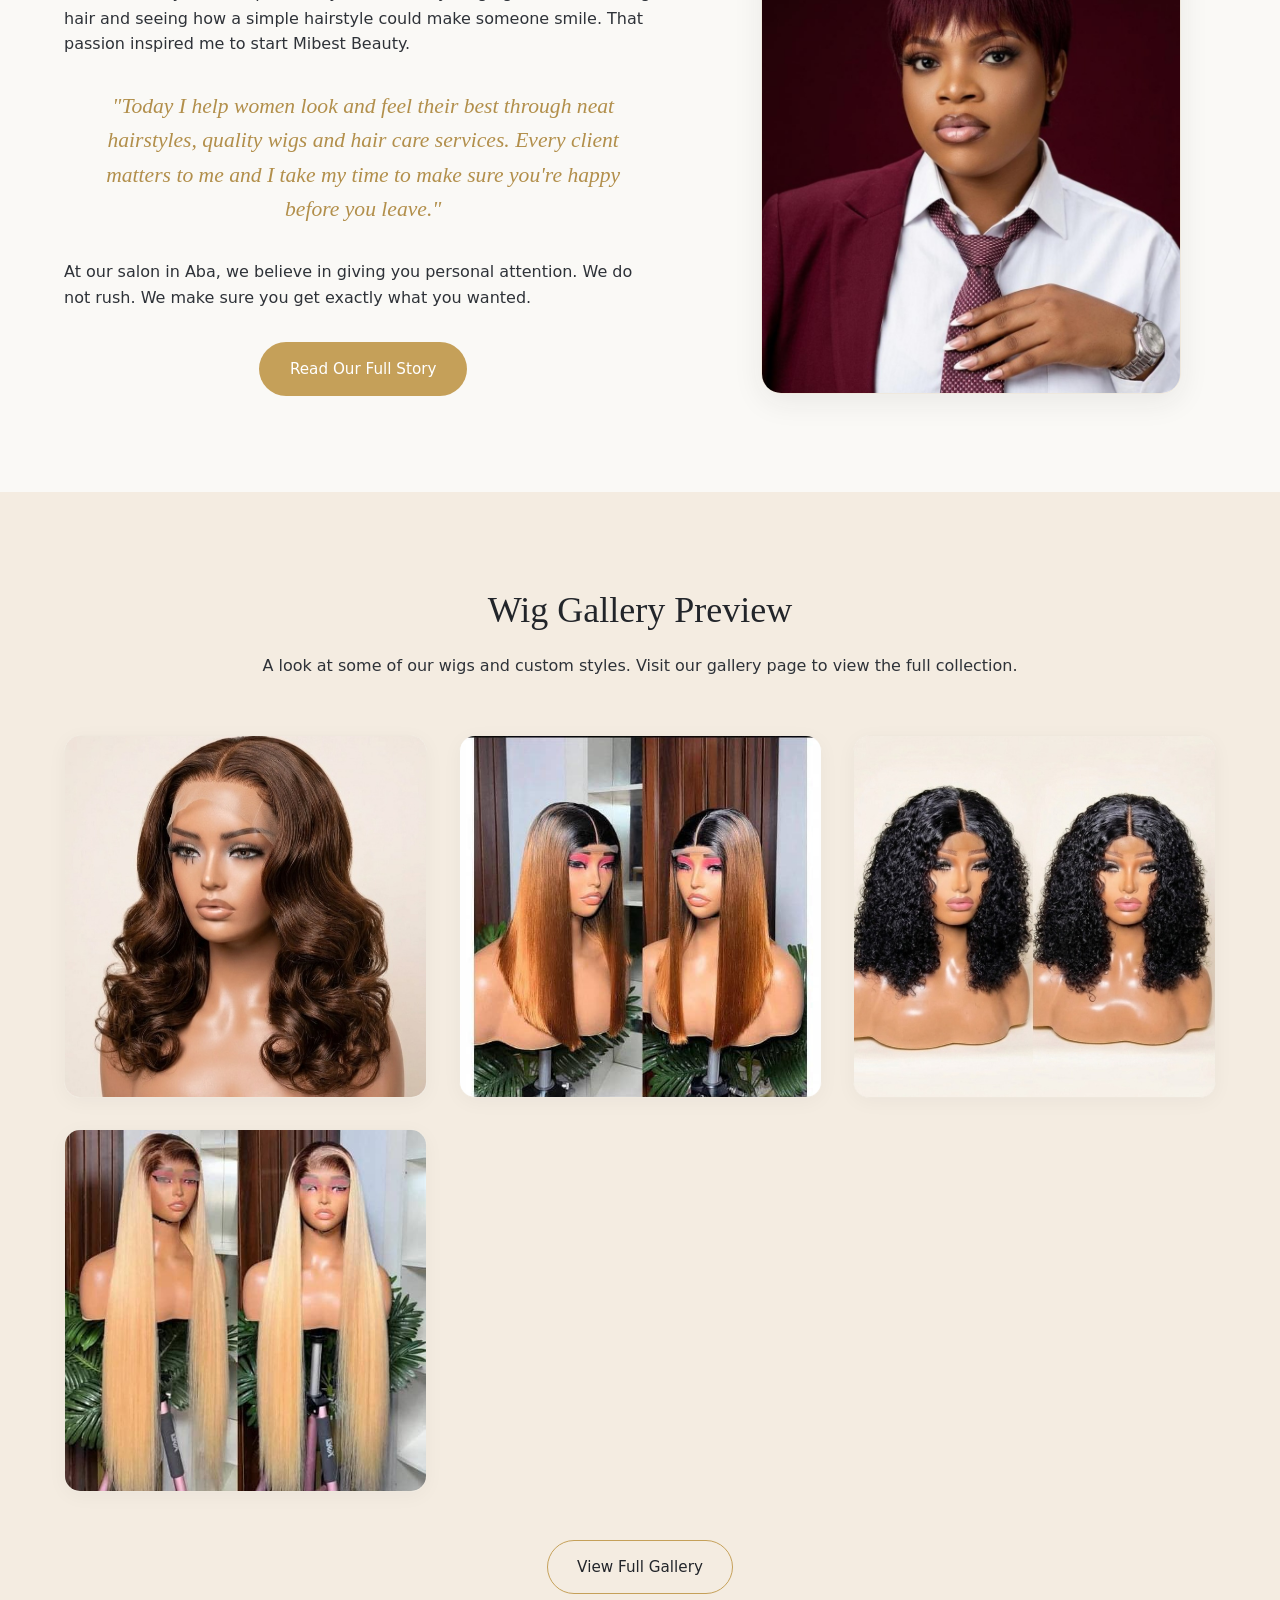
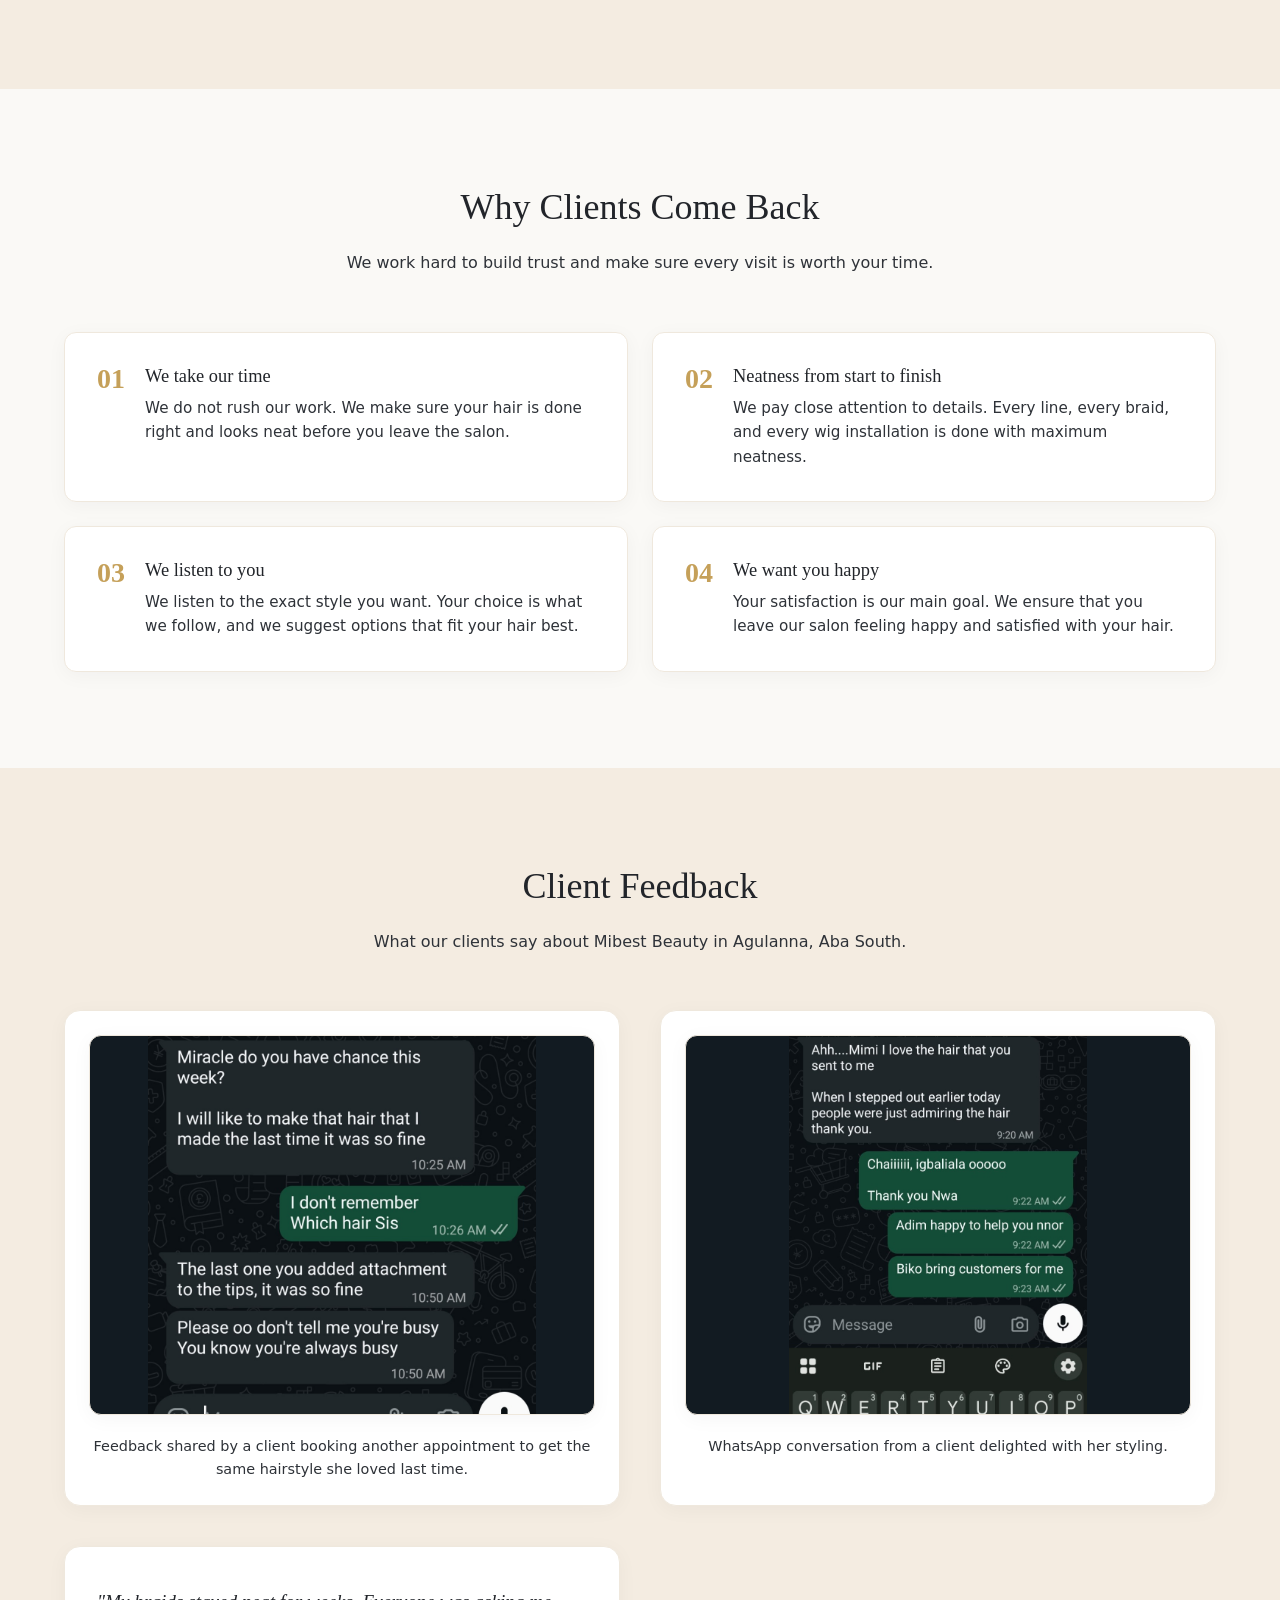
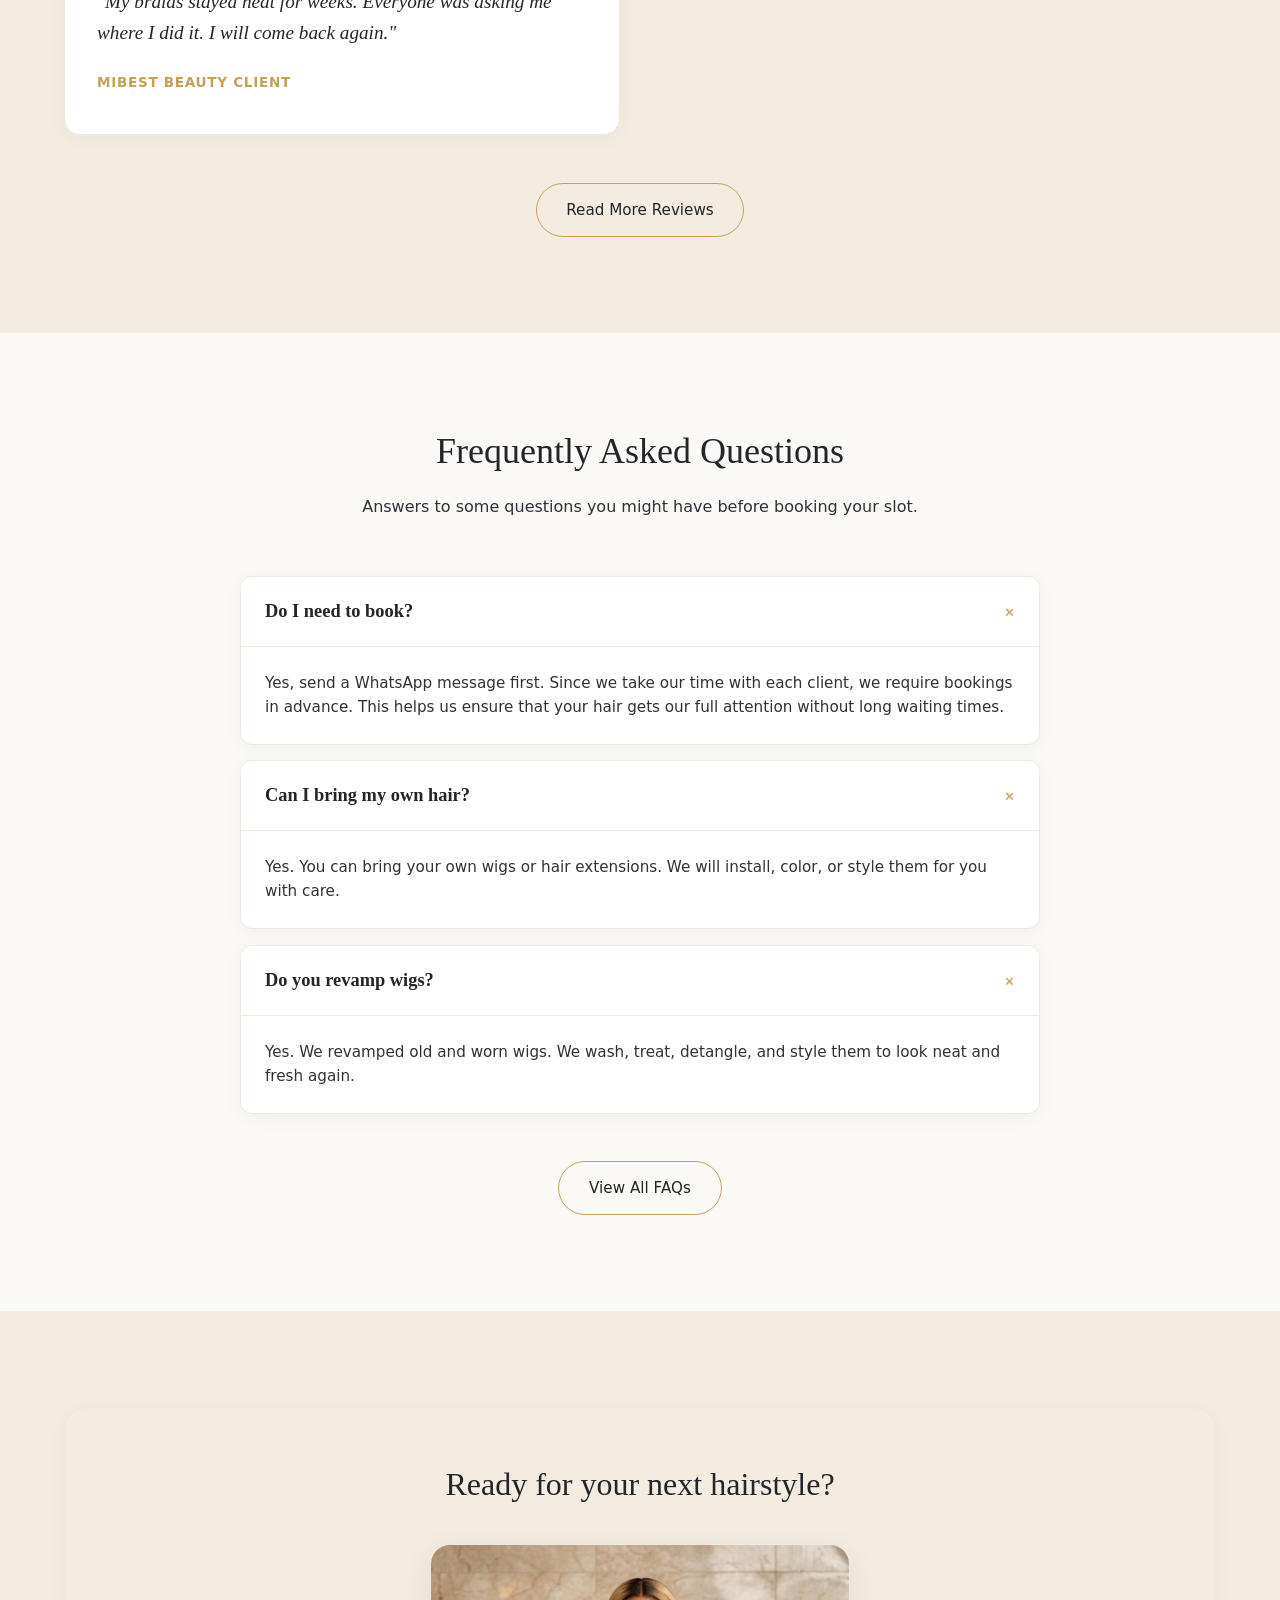
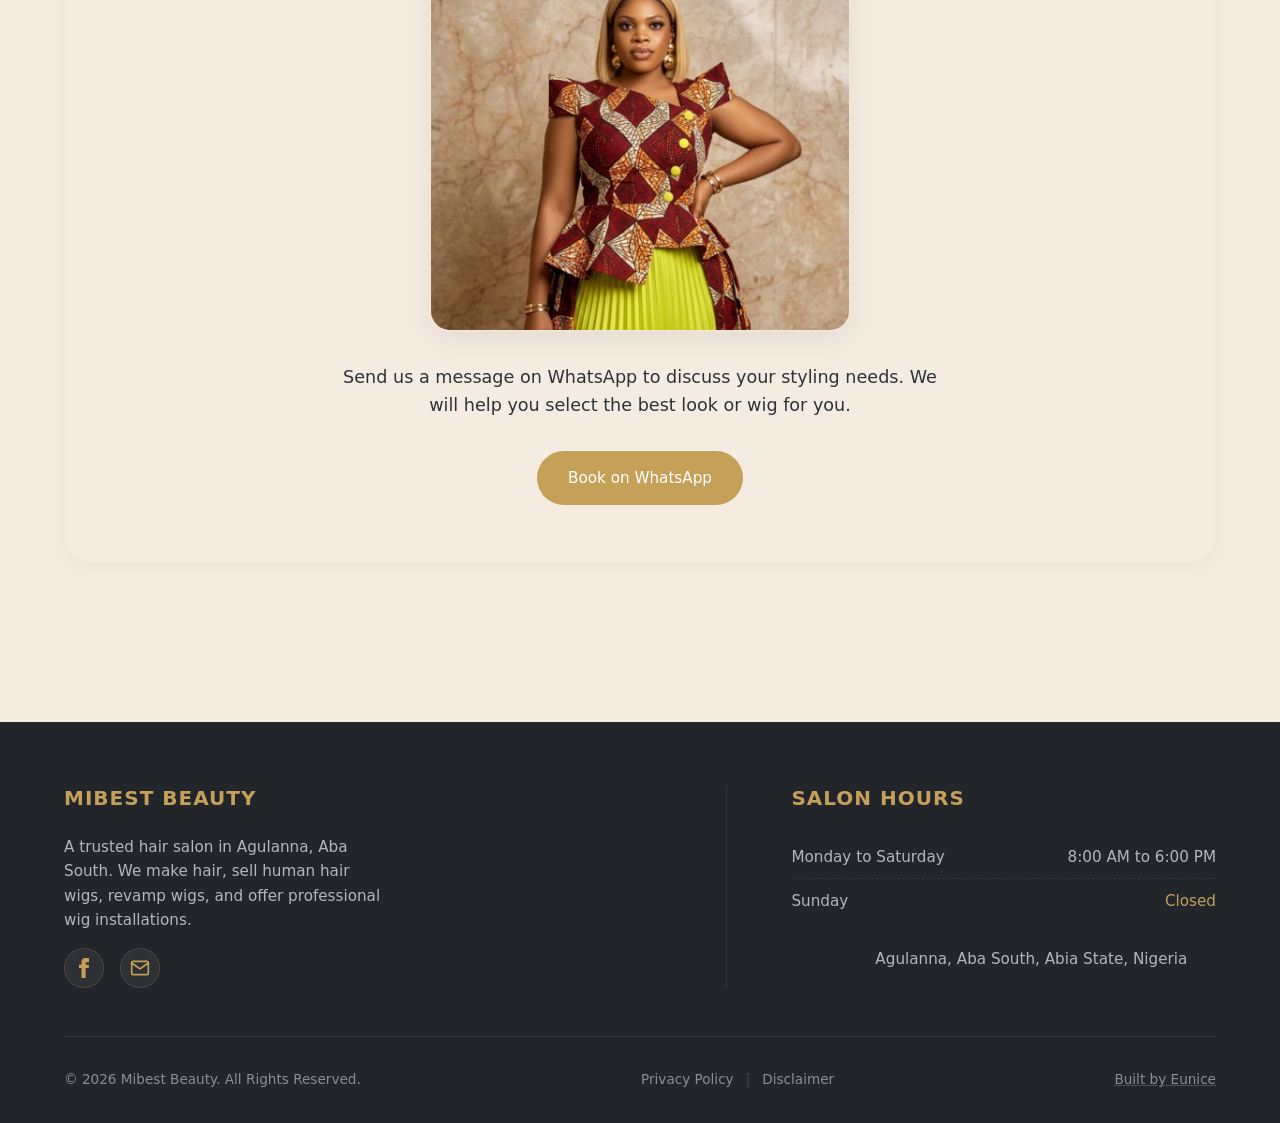
==== commit f420d341: "Add Eunice portfolio credit link in footer bottom" ====
--- a/index.html
+++ b/index.html
@@ -438,6 +438,9 @@
           <span class="footer-policy-separator">|</span>
           <a href="disclaimer.html" class="footer-policy-link">Disclaimer</a>
         </div>
+        <div class="footer-credit">
+          <a href="https://eunice-orji-portfolio.netlify.app" target="_blank" rel="noopener noreferrer" class="footer-credit-link">Built by Eunice</a>
+        </div>
       </div>
     </div>
   </footer>
--- a/css/styles.css
+++ b/css/styles.css
@@ -925,6 +925,23 @@
 
 .footer-policy-separator {
   color: rgba(255, 255, 255, 0.15);
+}
+
+.footer-credit {
+  font-size: 0.85rem;
+}
+
+.footer-credit-link {
+  color: #8A8E93; /* Matches the color of other footer links */
+  text-decoration: underline;
+  text-decoration-color: rgba(138, 142, 147, 0.4); /* Muted underline */
+  transition: color 0.3s ease, text-decoration-color 0.3s ease;
+  cursor: pointer;
+}
+
+.footer-credit-link:hover {
+  color: var(--color-gold); /* Gold color on hover for visual feedback */
+  text-decoration-color: var(--color-gold); /* Increased underline visibility */
 }
 
 /* Floating WhatsApp Button */
